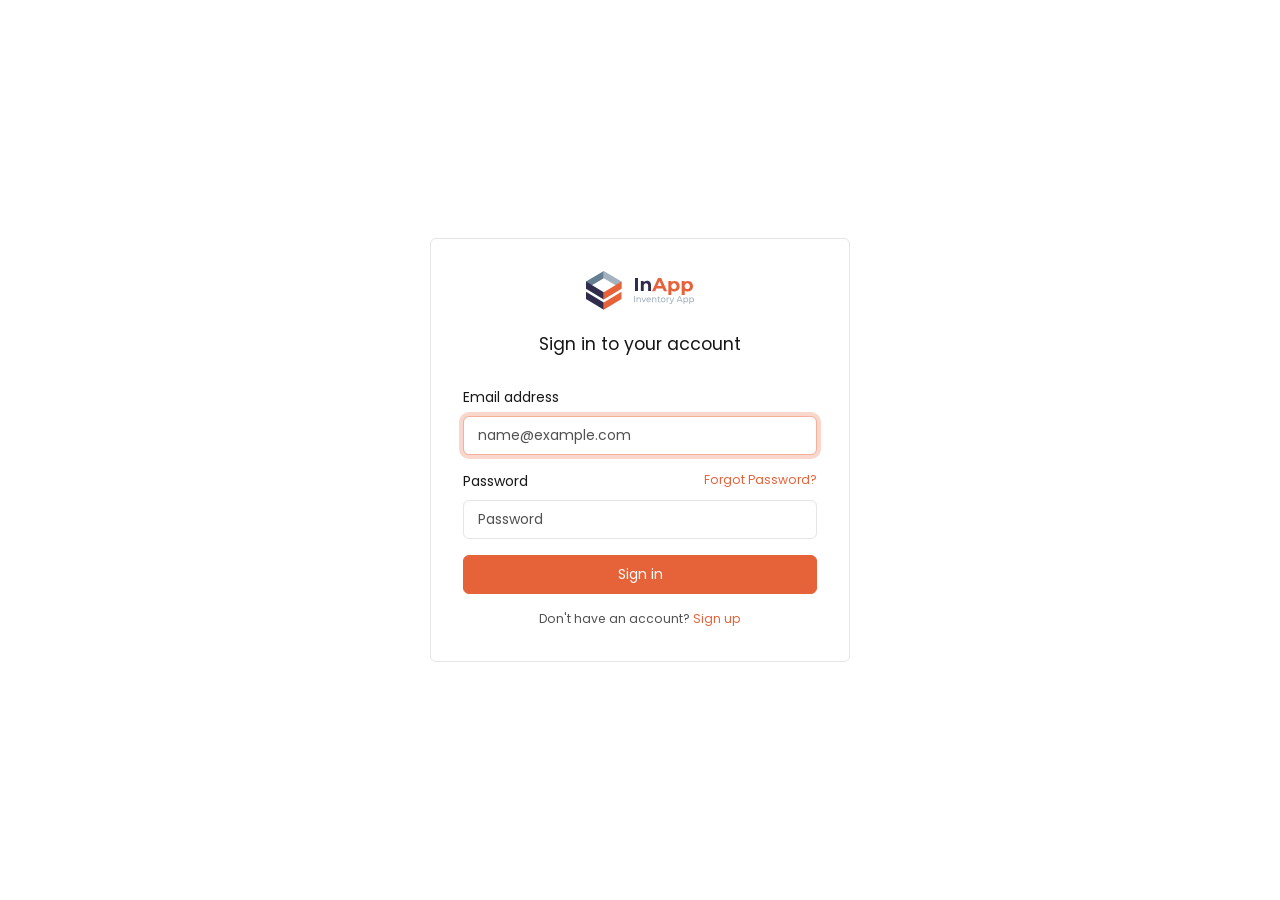
==== View/IniciarSesion.html @ 7a9af7e5 "Creación de vistas nuevas" ====
<!doctype html>
<html lang="en">

<head>
    <meta charset="UTF-8" />
    <title>Proyecto Web MN</title>
    <meta name="viewport" content="width=device-width, initial-scale=1" />

    <link rel="apple-touch-icon" sizes="180x180" href="images/apple-touch-icon.png" />
    <link rel="icon" type="image/png" sizes="32x32" href="images/favicon-32x32.png" />
    <link rel="icon" type="image/png" sizes="16x16" href="images/favicon-16x16.png" />
    <link rel="stylesheet" href="css/main.css" />
</head>

<body>
    <div class="container d-flex align-items-center justify-content-center min-vh-100">
        <div class="card" style="max-width: 420px; width: 100%">
            <div class="card-body p-5">
                <div class="text-center mb-3">
                    <a href="index.html" class="mb-4 d-inline-block"><img src="images/logo-icon.svg" alt=""
                            width="36" />
                        <span class="ms-2"> <img src="images/logo.svg" alt="" /></span>
                    </a>
                    <h1 class="card-title mb-5 h5">Sign in to your account</h1>
                </div>

                <form class="needs-validation mt-3" novalidate>
                    <div class="mb-3">
                        <label for="email" class="form-label">Email address</label>
                        <input id="email" type="email" class="form-control" placeholder="name@example.com" required
                            autofocus />
                    </div>

                    <div class="mb-3">
                        <label for="password" class="form-label d-flex justify-content-between">
                            <span>Password</span>
                            <a href="#" class="small link-primary">Forgot Password?</a>
                        </label>
                        <input id="password" type="password" class="form-control" placeholder="Password" required
                            minlength="6" />
                    </div>

                    <button class="btn btn-primary w-100" type="submit">Sign in</button>
                </form>

                <div class="text-center mt-3 small text-muted">
                    Don't have an account?
                    <a href="signup.html" class="link-primary">Sign up</a>
                </div>
            </div>
        </div>
    </div>

    <!-- Bootstrap JS -->
    <script src="js/sidebar.js"></script>
</body>
</html>
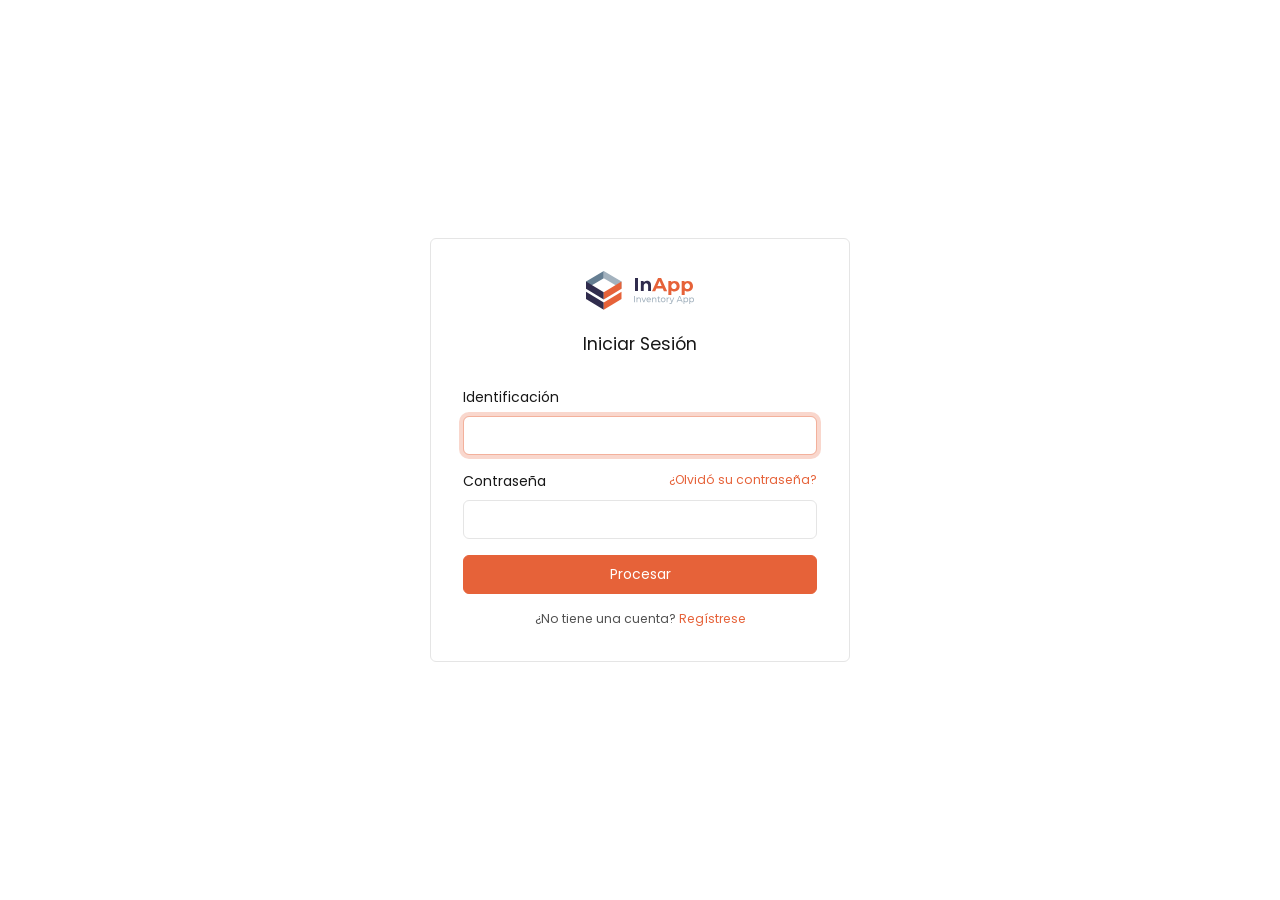
==== commit 97e2914e: "Personalización de vistas" ====
--- a/View/IniciarSesion.html
+++ b/View/IniciarSesion.html
@@ -21,31 +21,29 @@
                             width="36" />
                         <span class="ms-2"> <img src="images/logo.svg" alt="" /></span>
                     </a>
-                    <h1 class="card-title mb-5 h5">Sign in to your account</h1>
+                    <h1 class="card-title mb-5 h5">Iniciar Sesión</h1>
                 </div>
 
                 <form class="needs-validation mt-3" novalidate>
                     <div class="mb-3">
-                        <label for="email" class="form-label">Email address</label>
-                        <input id="email" type="email" class="form-control" placeholder="name@example.com" required
-                            autofocus />
+                        <label for="identificacion" class="form-label">Identificación</label>
+                        <input id="identificacion" type="text" class="form-control" required autofocus />
                     </div>
 
                     <div class="mb-3">
-                        <label for="password" class="form-label d-flex justify-content-between">
-                            <span>Password</span>
-                            <a href="#" class="small link-primary">Forgot Password?</a>
+                        <label for="contrasenna" class="form-label d-flex justify-content-between">
+                            <span>Contraseña</span>
+                            <a href="RecuperarAcceso.html" class="small link-primary">¿Olvidó su contraseña?</a>
                         </label>
-                        <input id="password" type="password" class="form-control" placeholder="Password" required
-                            minlength="6" />
+                        <input id="contrasenna" type="password" class="form-control" required minlength="6" />
                     </div>
 
-                    <button class="btn btn-primary w-100" type="submit">Sign in</button>
+                    <button class="btn btn-primary w-100" type="submit">Procesar</button>
                 </form>
 
                 <div class="text-center mt-3 small text-muted">
-                    Don't have an account?
-                    <a href="signup.html" class="link-primary">Sign up</a>
+                    ¿No tiene una cuenta?
+                    <a href="RegistrarUsuarios.html" class="link-primary">Regístrese</a>
                 </div>
             </div>
         </div>
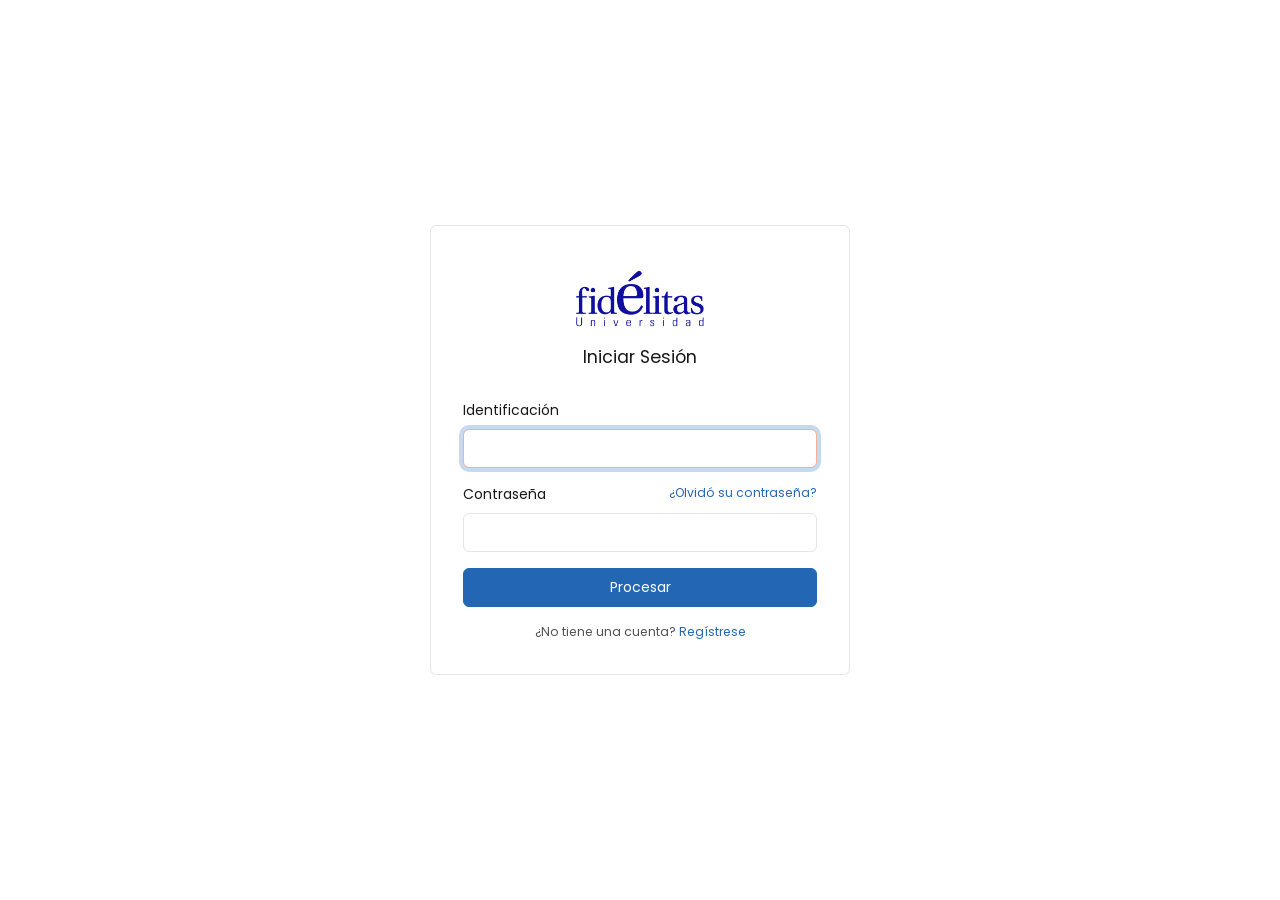
==== commit aa0aa347: "Se cambian imagenes y colores" ====
--- a/View/IniciarSesion.html
+++ b/View/IniciarSesion.html
@@ -17,9 +17,8 @@
         <div class="card" style="max-width: 420px; width: 100%">
             <div class="card-body p-5">
                 <div class="text-center mb-3">
-                    <a href="index.html" class="mb-4 d-inline-block"><img src="images/logo-icon.svg" alt=""
-                            width="36" />
-                        <span class="ms-2"> <img src="images/logo.svg" alt="" /></span>
+                    <a href="index.html" class="mb-2 d-inline-block"><img src="images/logo-fidelitas.png" alt=""
+                            width="130" />
                     </a>
                     <h1 class="card-title mb-5 h5">Iniciar Sesión</h1>
                 </div>
--- a/View/css/main.css
+++ b/View/css/main.css
@@ -1,8 +1,40247 @@
-@charset "UTF-8";@import"https://fonts.googleapis.com/css2?family=Poppins:ital,wght@0,100;0,200;0,300;0,400;0,500;0,600;0,700;0,800;0,900;1,100;1,200;1,300;1,400;1,500;1,600;1,700;1,800;1,900&display=swap";/*!
+@charset "UTF-8";
+@import "https://fonts.googleapis.com/css2?family=Poppins:ital,wght@0,100;0,200;0,300;0,400;0,500;0,600;0,700;0,800;0,900;1,100;1,200;1,300;1,400;1,500;1,600;1,700;1,800;1,900&display=swap"; /*!
  * Tabler Icons 3.35.0 by tabler - https://tabler.io
  * License - https://github.com/tabler/tabler-icons/blob/master/LICENSE
- */@font-face{font-family:tabler-icons;font-style:normal;font-weight:400;src:url(/inapp/assets/tabler-icons.woff2?v3.35.0) format("woff2"),url(/inapp/assets/tabler-icons.woff?) format("woff"),url(/inapp/assets/tabler-icons.ttf?v3.35.0) format("truetype")}.ti{font-family:tabler-icons!important;speak:none;font-style:normal;font-weight:400;font-variant:normal;text-transform:none;line-height:1;-webkit-font-smoothing:antialiased;-moz-osx-font-smoothing:grayscale}.ti-a-b:before{content:""}.ti-a-b-2:before{content:""}.ti-a-b-off:before{content:""}.ti-abacus:before{content:""}.ti-abacus-off:before{content:""}.ti-abc:before{content:""}.ti-access-point:before{content:""}.ti-access-point-off:before{content:""}.ti-accessible:before{content:""}.ti-accessible-filled:before{content:""}.ti-accessible-off:before{content:""}.ti-activity:before{content:""}.ti-activity-heartbeat:before{content:""}.ti-ad:before{content:""}.ti-ad-2:before{content:""}.ti-ad-circle:before{content:""}.ti-ad-circle-filled:before{content:""}.ti-ad-circle-off:before{content:""}.ti-ad-filled:before{content:""}.ti-ad-off:before{content:""}.ti-address-book:before{content:""}.ti-address-book-off:before{content:""}.ti-adjustments:before{content:""}.ti-adjustments-alt:before{content:""}.ti-adjustments-bolt:before{content:""}.ti-adjustments-cancel:before{content:""}.ti-adjustments-check:before{content:""}.ti-adjustments-code:before{content:""}.ti-adjustments-cog:before{content:""}.ti-adjustments-dollar:before{content:""}.ti-adjustments-down:before{content:""}.ti-adjustments-exclamation:before{content:""}.ti-adjustments-filled:before{content:""}.ti-adjustments-heart:before{content:""}.ti-adjustments-horizontal:before{content:""}.ti-adjustments-minus:before{content:""}.ti-adjustments-off:before{content:""}.ti-adjustments-pause:before{content:""}.ti-adjustments-pin:before{content:""}.ti-adjustments-plus:before{content:""}.ti-adjustments-question:before{content:""}.ti-adjustments-search:before{content:""}.ti-adjustments-share:before{content:""}.ti-adjustments-spark:before{content:"ﾾ"}.ti-adjustments-star:before{content:""}.ti-adjustments-up:before{content:""}.ti-adjustments-x:before{content:""}.ti-aerial-lift:before{content:""}.ti-aerial-lift-filled:before{content:"𐄁"}.ti-affiliate:before{content:""}.ti-affiliate-filled:before{content:""}.ti-ai:before{content:"ﻧ"}.ti-air-balloon:before{content:""}.ti-air-balloon-filled:before{content:"𐄀"}.ti-air-conditioning:before{content:""}.ti-air-conditioning-disabled:before{content:""}.ti-air-traffic-control:before{content:"ﬁ"}.ti-alarm:before{content:""}.ti-alarm-average:before{content:"ﲞ"}.ti-alarm-filled:before{content:""}.ti-alarm-minus:before{content:""}.ti-alarm-minus-filled:before{content:""}.ti-alarm-off:before{content:""}.ti-alarm-plus:before{content:""}.ti-alarm-plus-filled:before{content:""}.ti-alarm-smoke:before{content:"𐂶"}.ti-alarm-snooze:before{content:""}.ti-alarm-snooze-filled:before{content:""}.ti-album:before{content:""}.ti-album-off:before{content:""}.ti-alert-circle:before{content:""}.ti-alert-circle-filled:before{content:""}.ti-alert-circle-off:before{content:"ﱥ"}.ti-alert-hexagon:before{content:""}.ti-alert-hexagon-filled:before{content:"勤"}.ti-alert-hexagon-off:before{content:"ﱦ"}.ti-alert-octagon:before{content:""}.ti-alert-octagon-filled:before{content:""}.ti-alert-small:before{content:""}.ti-alert-small-off:before{content:"ﱧ"}.ti-alert-square:before{content:""}.ti-alert-square-filled:before{content:"卑"}.ti-alert-square-rounded:before{content:""}.ti-alert-square-rounded-filled:before{content:"喝"}.ti-alert-square-rounded-off:before{content:"ﱨ"}.ti-alert-triangle:before{content:""}.ti-alert-triangle-filled:before{content:""}.ti-alert-triangle-off:before{content:"ﱩ"}.ti-alien:before{content:""}.ti-alien-filled:before{content:""}.ti-align-box-bottom-center:before{content:""}.ti-align-box-bottom-center-filled:before{content:""}.ti-align-box-bottom-left:before{content:""}.ti-align-box-bottom-left-filled:before{content:""}.ti-align-box-bottom-right:before{content:""}.ti-align-box-bottom-right-filled:before{content:""}.ti-align-box-center-bottom:before{content:"頋"}.ti-align-box-center-middle:before{content:""}.ti-align-box-center-middle-filled:before{content:""}.ti-align-box-center-stretch:before{content:"頻"}.ti-align-box-center-top:before{content:"鬒"}.ti-align-box-left-bottom:before{content:""}.ti-align-box-left-bottom-filled:before{content:""}.ti-align-box-left-middle:before{content:""}.ti-align-box-left-middle-filled:before{content:""}.ti-align-box-left-stretch:before{content:"龜"}.ti-align-box-left-top:before{content:""}.ti-align-box-left-top-filled:before{content:""}.ti-align-box-right-bottom:before{content:""}.ti-align-box-right-bottom-filled:before{content:""}.ti-align-box-right-middle:before{content:""}.ti-align-box-right-middle-filled:before{content:""}.ti-align-box-right-stretch:before{content:"𢡊"}.ti-align-box-right-top:before{content:""}.ti-align-box-right-top-filled:before{content:""}.ti-align-box-top-center:before{content:""}.ti-align-box-top-center-filled:before{content:""}.ti-align-box-top-left:before{content:""}.ti-align-box-top-left-filled:before{content:""}.ti-align-box-top-right:before{content:""}.ti-align-box-top-right-filled:before{content:""}.ti-align-center:before{content:""}.ti-align-justified:before{content:""}.ti-align-left:before{content:""}.ti-align-left-2:before{content:"＀"}.ti-align-right:before{content:""}.ti-align-right-2:before{content:"\feff"}.ti-alpha:before{content:""}.ti-alphabet-arabic:before{content:"Ｏ"}.ti-alphabet-bangla:before{content:"Ｎ"}.ti-alphabet-cyrillic:before{content:""}.ti-alphabet-greek:before{content:""}.ti-alphabet-hebrew:before{content:"Ｍ"}.ti-alphabet-korean:before{content:"Ｌ"}.ti-alphabet-latin:before{content:""}.ti-alphabet-thai:before{content:"Ｋ"}.ti-alt:before{content:"ﱔ"}.ti-ambulance:before{content:""}.ti-ampersand:before{content:""}.ti-analyze:before{content:""}.ti-analyze-filled:before{content:""}.ti-analyze-off:before{content:""}.ti-anchor:before{content:""}.ti-anchor-off:before{content:""}.ti-angle:before{content:""}.ti-ankh:before{content:""}.ti-antenna:before{content:""}.ti-antenna-bars-1:before{content:""}.ti-antenna-bars-2:before{content:""}.ti-antenna-bars-3:before{content:""}.ti-antenna-bars-4:before{content:""}.ti-antenna-bars-5:before{content:""}.ti-antenna-bars-off:before{content:""}.ti-antenna-off:before{content:""}.ti-aperture:before{content:""}.ti-aperture-off:before{content:""}.ti-api:before{content:""}.ti-api-app:before{content:""}.ti-api-app-off:before{content:""}.ti-api-off:before{content:""}.ti-app-window:before{content:""}.ti-app-window-filled:before{content:""}.ti-apple:before{content:""}.ti-apple-filled:before{content:"𐀗"}.ti-apps:before{content:""}.ti-apps-filled:before{content:""}.ti-apps-off:before{content:""}.ti-archery-arrow:before{content:"ﱕ"}.ti-archive:before{content:""}.ti-archive-filled:before{content:"廒"}.ti-archive-off:before{content:""}.ti-armchair:before{content:""}.ti-armchair-2:before{content:""}.ti-armchair-2-off:before{content:""}.ti-armchair-off:before{content:""}.ti-arrow-autofit-content:before{content:""}.ti-arrow-autofit-content-filled:before{content:""}.ti-arrow-autofit-down:before{content:""}.ti-arrow-autofit-down-filled:before{content:"𐄓"}.ti-arrow-autofit-height:before{content:""}.ti-arrow-autofit-height-filled:before{content:"𐄒"}.ti-arrow-autofit-left:before{content:""}.ti-arrow-autofit-left-filled:before{content:"𐄑"}.ti-arrow-autofit-right:before{content:""}.ti-arrow-autofit-right-filled:before{content:"𐄐"}.ti-arrow-autofit-up:before{content:""}.ti-arrow-autofit-up-filled:before{content:"𐄏"}.ti-arrow-autofit-width:before{content:""}.ti-arrow-autofit-width-filled:before{content:"𐄎"}.ti-arrow-back:before{content:""}.ti-arrow-back-up:before{content:""}.ti-arrow-back-up-double:before{content:"溺"}.ti-arrow-badge-down:before{content:""}.ti-arrow-badge-down-filled:before{content:""}.ti-arrow-badge-left:before{content:""}.ti-arrow-badge-left-filled:before{content:""}.ti-arrow-badge-right:before{content:""}.ti-arrow-badge-right-filled:before{content:""}.ti-arrow-badge-up:before{content:""}.ti-arrow-badge-up-filled:before{content:""}.ti-arrow-bar-both:before{content:"﫝"}.ti-arrow-bar-down:before{content:""}.ti-arrow-bar-left:before{content:""}.ti-arrow-bar-right:before{content:""}.ti-arrow-bar-to-down:before{content:""}.ti-arrow-bar-to-down-dashed:before{content:"𐅤"}.ti-arrow-bar-to-left:before{content:""}.ti-arrow-bar-to-left-dashed:before{content:"𐅣"}.ti-arrow-bar-to-right:before{content:""}.ti-arrow-bar-to-right-dashed:before{content:"𐅢"}.ti-arrow-bar-to-up:before{content:""}.ti-arrow-bar-to-up-dashed:before{content:"𐅡"}.ti-arrow-bar-up:before{content:""}.ti-arrow-bear-left:before{content:""}.ti-arrow-bear-left-2:before{content:""}.ti-arrow-bear-right:before{content:""}.ti-arrow-bear-right-2:before{content:""}.ti-arrow-big-down:before{content:""}.ti-arrow-big-down-filled:before{content:""}.ti-arrow-big-down-line:before{content:""}.ti-arrow-big-down-line-filled:before{content:""}.ti-arrow-big-down-lines:before{content:""}.ti-arrow-big-down-lines-filled:before{content:""}.ti-arrow-big-left:before{content:""}.ti-arrow-big-left-filled:before{content:""}.ti-arrow-big-left-line:before{content:""}.ti-arrow-big-left-line-filled:before{content:""}.ti-arrow-big-left-lines:before{content:""}.ti-arrow-big-left-lines-filled:before{content:""}.ti-arrow-big-right:before{content:""}.ti-arrow-big-right-filled:before{content:""}.ti-arrow-big-right-line:before{content:""}.ti-arrow-big-right-line-filled:before{content:""}.ti-arrow-big-right-lines:before{content:""}.ti-arrow-big-right-lines-filled:before{content:""}.ti-arrow-big-up:before{content:""}.ti-arrow-big-up-filled:before{content:""}.ti-arrow-big-up-line:before{content:""}.ti-arrow-big-up-line-filled:before{content:""}.ti-arrow-big-up-lines:before{content:""}.ti-arrow-big-up-lines-filled:before{content:""}.ti-arrow-bounce:before{content:""}.ti-arrow-capsule:before{content:"﫞"}.ti-arrow-curve-left:before{content:""}.ti-arrow-curve-right:before{content:""}.ti-arrow-down:before{content:""}.ti-arrow-down-bar:before{content:""}.ti-arrow-down-circle:before{content:""}.ti-arrow-down-circle-filled:before{content:"𐀻"}.ti-arrow-down-dashed:before{content:"𐁪"}.ti-arrow-down-from-arc:before{content:"ﶆ"}.ti-arrow-down-left:before{content:""}.ti-arrow-down-left-circle:before{content:""}.ti-arrow-down-rhombus:before{content:""}.ti-arrow-down-rhombus-filled:before{content:"𐀺"}.ti-arrow-down-right:before{content:""}.ti-arrow-down-right-circle:before{content:""}.ti-arrow-down-square:before{content:""}.ti-arrow-down-square-filled:before{content:"𐀹"}.ti-arrow-down-tail:before{content:""}.ti-arrow-down-to-arc:before{content:"ﶇ"}.ti-arrow-elbow-left:before{content:"吝"}.ti-arrow-elbow-right:before{content:"燐"}.ti-arrow-fork:before{content:""}.ti-arrow-forward:before{content:""}.ti-arrow-forward-up:before{content:""}.ti-arrow-forward-up-double:before{content:"璘"}.ti-arrow-guide:before{content:""}.ti-arrow-guide-filled:before{content:"𐀸"}.ti-arrow-iteration:before{content:""}.ti-arrow-left:before{content:""}.ti-arrow-left-bar:before{content:""}.ti-arrow-left-circle:before{content:""}.ti-arrow-left-circle-filled:before{content:"𐀷"}.ti-arrow-left-dashed:before{content:"𐁩"}.ti-arrow-left-from-arc:before{content:"ﶈ"}.ti-arrow-left-rhombus:before{content:""}.ti-arrow-left-rhombus-filled:before{content:"𐀶"}.ti-arrow-left-right:before{content:""}.ti-arrow-left-square:before{content:""}.ti-arrow-left-square-filled:before{content:"𐀵"}.ti-arrow-left-tail:before{content:""}.ti-arrow-left-to-arc:before{content:"ﶉ"}.ti-arrow-loop-left:before{content:""}.ti-arrow-loop-left-2:before{content:""}.ti-arrow-loop-right:before{content:""}.ti-arrow-loop-right-2:before{content:""}.ti-arrow-merge:before{content:""}.ti-arrow-merge-alt-left:before{content:"ﲟ"}.ti-arrow-merge-alt-right:before{content:"ﲠ"}.ti-arrow-merge-both:before{content:""}.ti-arrow-merge-left:before{content:""}.ti-arrow-merge-right:before{content:""}.ti-arrow-move-down:before{content:""}.ti-arrow-move-down-filled:before{content:"𐀴"}.ti-arrow-move-left:before{content:""}.ti-arrow-move-left-filled:before{content:"𐀳"}.ti-arrow-move-right:before{content:""}.ti-arrow-move-right-filled:before{content:"𐀲"}.ti-arrow-move-up:before{content:""}.ti-arrow-move-up-filled:before{content:"𐀱"}.ti-arrow-narrow-down:before{content:""}.ti-arrow-narrow-down-dashed:before{content:"𐁨"}.ti-arrow-narrow-left:before{content:""}.ti-arrow-narrow-left-dashed:before{content:"𐁧"}.ti-arrow-narrow-right:before{content:""}.ti-arrow-narrow-right-dashed:before{content:"𐁦"}.ti-arrow-narrow-up:before{content:""}.ti-arrow-narrow-up-dashed:before{content:"𐁥"}.ti-arrow-ramp-left:before{content:""}.ti-arrow-ramp-left-2:before{content:""}.ti-arrow-ramp-left-3:before{content:""}.ti-arrow-ramp-right:before{content:""}.ti-arrow-ramp-right-2:before{content:""}.ti-arrow-ramp-right-3:before{content:""}.ti-arrow-right:before{content:""}.ti-arrow-right-bar:before{content:""}.ti-arrow-right-circle:before{content:""}.ti-arrow-right-circle-filled:before{content:"𐀰"}.ti-arrow-right-dashed:before{content:"𐁤"}.ti-arrow-right-from-arc:before{content:"ﶊ"}.ti-arrow-right-rhombus:before{content:""}.ti-arrow-right-rhombus-filled:before{content:"𐀯"}.ti-arrow-right-square:before{content:""}.ti-arrow-right-square-filled:before{content:"𐀮"}.ti-arrow-right-tail:before{content:""}.ti-arrow-right-to-arc:before{content:"ﶋ"}.ti-arrow-rotary-first-left:before{content:""}.ti-arrow-rotary-first-right:before{content:""}.ti-arrow-rotary-last-left:before{content:""}.ti-arrow-rotary-last-right:before{content:""}.ti-arrow-rotary-left:before{content:""}.ti-arrow-rotary-right:before{content:""}.ti-arrow-rotary-straight:before{content:""}.ti-arrow-roundabout-left:before{content:""}.ti-arrow-roundabout-right:before{content:""}.ti-arrow-sharp-turn-left:before{content:""}.ti-arrow-sharp-turn-right:before{content:""}.ti-arrow-up:before{content:""}.ti-arrow-up-bar:before{content:""}.ti-arrow-up-circle:before{content:""}.ti-arrow-up-circle-filled:before{content:"𐀭"}.ti-arrow-up-dashed:before{content:"𐁣"}.ti-arrow-up-from-arc:before{content:"ﶌ"}.ti-arrow-up-left:before{content:""}.ti-arrow-up-left-circle:before{content:""}.ti-arrow-up-rhombus:before{content:""}.ti-arrow-up-rhombus-filled:before{content:"𐀬"}.ti-arrow-up-right:before{content:""}.ti-arrow-up-right-circle:before{content:""}.ti-arrow-up-square:before{content:""}.ti-arrow-up-square-filled:before{content:"𐀫"}.ti-arrow-up-tail:before{content:""}.ti-arrow-up-to-arc:before{content:"ﶍ"}.ti-arrow-wave-left-down:before{content:""}.ti-arrow-wave-left-up:before{content:""}.ti-arrow-wave-right-down:before{content:""}.ti-arrow-wave-right-up:before{content:""}.ti-arrow-zig-zag:before{content:""}.ti-arrows-cross:before{content:""}.ti-arrows-diagonal:before{content:""}.ti-arrows-diagonal-2:before{content:""}.ti-arrows-diagonal-minimize:before{content:""}.ti-arrows-diagonal-minimize-2:before{content:""}.ti-arrows-diff:before{content:""}.ti-arrows-double-ne-sw:before{content:""}.ti-arrows-double-nw-se:before{content:""}.ti-arrows-double-se-nw:before{content:""}.ti-arrows-double-sw-ne:before{content:""}.ti-arrows-down:before{content:""}.ti-arrows-down-up:before{content:""}.ti-arrows-exchange:before{content:""}.ti-arrows-exchange-2:before{content:""}.ti-arrows-horizontal:before{content:""}.ti-arrows-join:before{content:""}.ti-arrows-join-2:before{content:""}.ti-arrows-left:before{content:""}.ti-arrows-left-down:before{content:""}.ti-arrows-left-right:before{content:""}.ti-arrows-maximize:before{content:""}.ti-arrows-minimize:before{content:""}.ti-arrows-move:before{content:""}.ti-arrows-move-horizontal:before{content:""}.ti-arrows-move-vertical:before{content:""}.ti-arrows-random:before{content:""}.ti-arrows-right:before{content:""}.ti-arrows-right-down:before{content:""}.ti-arrows-right-left:before{content:""}.ti-arrows-shuffle:before{content:""}.ti-arrows-shuffle-2:before{content:""}.ti-arrows-sort:before{content:""}.ti-arrows-split:before{content:""}.ti-arrows-split-2:before{content:""}.ti-arrows-transfer-down:before{content:""}.ti-arrows-transfer-up:before{content:""}.ti-arrows-transfer-up-down:before{content:"ﾬ"}.ti-arrows-up:before{content:""}.ti-arrows-up-down:before{content:""}.ti-arrows-up-left:before{content:""}.ti-arrows-up-right:before{content:""}.ti-arrows-vertical:before{content:""}.ti-artboard:before{content:""}.ti-artboard-filled:before{content:"廙"}.ti-artboard-off:before{content:""}.ti-article:before{content:""}.ti-article-filled:before{content:""}.ti-article-off:before{content:""}.ti-aspect-ratio:before{content:""}.ti-aspect-ratio-filled:before{content:""}.ti-aspect-ratio-off:before{content:""}.ti-assembly:before{content:""}.ti-assembly-filled:before{content:"ﺞ"}.ti-assembly-off:before{content:""}.ti-asset:before{content:""}.ti-asset-filled:before{content:"ﺝ"}.ti-asterisk:before{content:""}.ti-asterisk-simple:before{content:""}.ti-at:before{content:""}.ti-at-off:before{content:""}.ti-atom:before{content:""}.ti-atom-2:before{content:""}.ti-atom-2-filled:before{content:""}.ti-atom-off:before{content:""}.ti-augmented-reality:before{content:""}.ti-augmented-reality-2:before{content:""}.ti-augmented-reality-off:before{content:""}.ti-auth-2fa:before{content:""}.ti-automatic-gearbox:before{content:"ﲉ"}.ti-automatic-gearbox-filled:before{content:"𐀪"}.ti-automation:before{content:"ﻸ"}.ti-avocado:before{content:"ﶎ"}.ti-award:before{content:""}.ti-award-filled:before{content:""}.ti-award-off:before{content:""}.ti-axe:before{content:""}.ti-axis-x:before{content:""}.ti-axis-y:before{content:""}.ti-baby-bottle:before{content:""}.ti-baby-carriage:before{content:""}.ti-baby-carriage-filled:before{content:"ﺜ"}.ti-background:before{content:"ﴬ"}.ti-backhoe:before{content:""}.ti-backpack:before{content:""}.ti-backpack-off:before{content:""}.ti-backslash:before{content:"調"}.ti-backspace:before{content:""}.ti-backspace-filled:before{content:""}.ti-badge:before{content:""}.ti-badge-2k:before{content:"𐂵"}.ti-badge-3d:before{content:""}.ti-badge-3d-filled:before{content:"ﺛ"}.ti-badge-3k:before{content:"𐂴"}.ti-badge-4k:before{content:""}.ti-badge-4k-filled:before{content:"ﺚ"}.ti-badge-5k:before{content:"𐂳"}.ti-badge-8k:before{content:""}.ti-badge-8k-filled:before{content:"ﺙ"}.ti-badge-ad:before{content:""}.ti-badge-ad-filled:before{content:"ﺘ"}.ti-badge-ad-off:before{content:"ﶏ"}.ti-badge-ar:before{content:""}.ti-badge-ar-filled:before{content:"ﺗ"}.ti-badge-cc:before{content:""}.ti-badge-cc-filled:before{content:"ﺖ"}.ti-badge-filled:before{content:""}.ti-badge-hd:before{content:""}.ti-badge-hd-filled:before{content:"ﺕ"}.ti-badge-off:before{content:""}.ti-badge-sd:before{content:""}.ti-badge-sd-filled:before{content:"ﺔ"}.ti-badge-tm:before{content:""}.ti-badge-tm-filled:before{content:"ﺓ"}.ti-badge-vo:before{content:""}.ti-badge-vo-filled:before{content:"ﺒ"}.ti-badge-vr:before{content:""}.ti-badge-vr-filled:before{content:"ﺑ"}.ti-badge-wc:before{content:""}.ti-badge-wc-filled:before{content:"ﺐ"}.ti-badges:before{content:""}.ti-badges-filled:before{content:""}.ti-badges-off:before{content:""}.ti-baguette:before{content:""}.ti-ball-american-football:before{content:""}.ti-ball-american-football-off:before{content:""}.ti-ball-baseball:before{content:""}.ti-ball-basketball:before{content:""}.ti-ball-bowling:before{content:""}.ti-ball-football:before{content:""}.ti-ball-football-off:before{content:""}.ti-ball-tennis:before{content:""}.ti-ball-volleyball:before{content:""}.ti-balloon:before{content:""}.ti-balloon-filled:before{content:"彩"}.ti-balloon-off:before{content:""}.ti-ballpen:before{content:""}.ti-ballpen-filled:before{content:"徭"}.ti-ballpen-off:before{content:""}.ti-ban:before{content:""}.ti-bandage:before{content:""}.ti-bandage-filled:before{content:""}.ti-bandage-off:before{content:""}.ti-barbell:before{content:""}.ti-barbell-filled:before{content:"ﺏ"}.ti-barbell-off:before{content:""}.ti-barcode:before{content:""}.ti-barcode-off:before{content:""}.ti-barrel:before{content:""}.ti-barrel-off:before{content:""}.ti-barrier-block:before{content:""}.ti-barrier-block-filled:before{content:"ﺎ"}.ti-barrier-block-off:before{content:""}.ti-baseline:before{content:""}.ti-baseline-density-large:before{content:"藺"}.ti-baseline-density-medium:before{content:"隣"}.ti-baseline-density-small:before{content:"鱗"}.ti-basket:before{content:""}.ti-basket-bolt:before{content:"ףּ"}.ti-basket-cancel:before{content:"פּ"}.ti-basket-check:before{content:"﭅"}.ti-basket-code:before{content:"צּ"}.ti-basket-cog:before{content:"קּ"}.ti-basket-discount:before{content:"רּ"}.ti-basket-dollar:before{content:"שּ"}.ti-basket-down:before{content:"תּ"}.ti-basket-exclamation:before{content:"וֹ"}.ti-basket-filled:before{content:""}.ti-basket-heart:before{content:"בֿ"}.ti-basket-minus:before{content:"כֿ"}.ti-basket-off:before{content:""}.ti-basket-pause:before{content:"פֿ"}.ti-basket-pin:before{content:"ﭏ"}.ti-basket-plus:before{content:"ﭐ"}.ti-basket-question:before{content:"ﭑ"}.ti-basket-search:before{content:"ﭒ"}.ti-basket-share:before{content:"ﭓ"}.ti-basket-star:before{content:"ﭔ"}.ti-basket-up:before{content:"ﭕ"}.ti-basket-x:before{content:"ﭖ"}.ti-bat:before{content:""}.ti-bath:before{content:""}.ti-bath-filled:before{content:""}.ti-bath-off:before{content:""}.ti-battery:before{content:""}.ti-battery-1:before{content:""}.ti-battery-1-filled:before{content:""}.ti-battery-2:before{content:""}.ti-battery-2-filled:before{content:""}.ti-battery-3:before{content:""}.ti-battery-3-filled:before{content:""}.ti-battery-4:before{content:""}.ti-battery-4-filled:before{content:""}.ti-battery-automotive:before{content:""}.ti-battery-automotive-filled:before{content:"𐀩"}.ti-battery-charging:before{content:""}.ti-battery-charging-2:before{content:""}.ti-battery-eco:before{content:""}.ti-battery-exclamation:before{content:"＝"}.ti-battery-filled:before{content:""}.ti-battery-off:before{content:""}.ti-battery-spark:before{content:"ﾽ"}.ti-battery-vertical:before{content:"３"}.ti-battery-vertical-1:before{content:"＜"}.ti-battery-vertical-1-filled:before{content:"𐀨"}.ti-battery-vertical-2:before{content:"；"}.ti-battery-vertical-2-filled:before{content:"𐀧"}.ti-battery-vertical-3:before{content:"："}.ti-battery-vertical-3-filled:before{content:"𐀦"}.ti-battery-vertical-4:before{content:"９"}.ti-battery-vertical-4-filled:before{content:"𐀥"}.ti-battery-vertical-charging:before{content:"７"}.ti-battery-vertical-charging-2:before{content:"８"}.ti-battery-vertical-eco:before{content:"６"}.ti-battery-vertical-exclamation:before{content:"５"}.ti-battery-vertical-filled:before{content:"𐀤"}.ti-battery-vertical-off:before{content:"４"}.ti-beach:before{content:""}.ti-beach-off:before{content:""}.ti-bed:before{content:""}.ti-bed-filled:before{content:""}.ti-bed-flat:before{content:"ﲡ"}.ti-bed-flat-filled:before{content:"ﺍ"}.ti-bed-off:before{content:""}.ti-beer:before{content:""}.ti-beer-filled:before{content:""}.ti-beer-off:before{content:""}.ti-bell:before{content:""}.ti-bell-bolt:before{content:""}.ti-bell-cancel:before{content:""}.ti-bell-check:before{content:""}.ti-bell-code:before{content:""}.ti-bell-cog:before{content:""}.ti-bell-dollar:before{content:""}.ti-bell-down:before{content:""}.ti-bell-exclamation:before{content:""}.ti-bell-filled:before{content:""}.ti-bell-heart:before{content:""}.ti-bell-minus:before{content:""}.ti-bell-minus-filled:before{content:""}.ti-bell-off:before{content:""}.ti-bell-pause:before{content:""}.ti-bell-pin:before{content:""}.ti-bell-plus:before{content:""}.ti-bell-plus-filled:before{content:""}.ti-bell-question:before{content:""}.ti-bell-ringing:before{content:""}.ti-bell-ringing-2:before{content:""}.ti-bell-ringing-2-filled:before{content:""}.ti-bell-ringing-filled:before{content:""}.ti-bell-school:before{content:""}.ti-bell-search:before{content:""}.ti-bell-share:before{content:""}.ti-bell-star:before{content:""}.ti-bell-up:before{content:""}.ti-bell-x:before{content:""}.ti-bell-x-filled:before{content:""}.ti-bell-z:before{content:""}.ti-bell-z-filled:before{content:""}.ti-beta:before{content:""}.ti-bible:before{content:""}.ti-bike:before{content:""}.ti-bike-filled:before{content:"𐀣"}.ti-bike-off:before{content:""}.ti-binary:before{content:""}.ti-binary-off:before{content:""}.ti-binary-tree:before{content:""}.ti-binary-tree-2:before{content:""}.ti-binary-tree-2-filled:before{content:"･"}.ti-binary-tree-filled:before{content:"､"}.ti-binoculars:before{content:"﻾"}.ti-binoculars-filled:before{content:"＋"}.ti-biohazard:before{content:""}.ti-biohazard-filled:before{content:"ﺌ"}.ti-biohazard-off:before{content:""}.ti-blade:before{content:""}.ti-blade-filled:before{content:""}.ti-bleach:before{content:""}.ti-bleach-chlorine:before{content:""}.ti-bleach-no-chlorine:before{content:""}.ti-bleach-off:before{content:""}.ti-blend-mode:before{content:"ﺰ"}.ti-blender:before{content:"ﲢ"}.ti-blender-filled:before{content:"𐀢"}.ti-blob:before{content:"ﺯ"}.ti-blob-filled:before{content:"ﺱ"}.ti-blockquote:before{content:""}.ti-blocks:before{content:"𐂲"}.ti-bluetooth:before{content:""}.ti-bluetooth-connected:before{content:""}.ti-bluetooth-off:before{content:""}.ti-bluetooth-x:before{content:""}.ti-blur:before{content:""}.ti-blur-off:before{content:""}.ti-bmp:before{content:""}.ti-body-scan:before{content:"ﲣ"}.ti-bold:before{content:""}.ti-bold-off:before{content:""}.ti-bolt:before{content:""}.ti-bolt-filled:before{content:"𐀡"}.ti-bolt-off:before{content:""}.ti-bomb:before{content:""}.ti-bomb-filled:before{content:"惘"}.ti-bone:before{content:""}.ti-bone-filled:before{content:"ﺋ"}.ti-bone-off:before{content:""}.ti-bong:before{content:""}.ti-bong-filled:before{content:"𐀠"}.ti-bong-off:before{content:""}.ti-book:before{content:""}.ti-book-2:before{content:""}.ti-book-download:before{content:""}.ti-book-filled:before{content:"慎"}.ti-book-off:before{content:""}.ti-book-upload:before{content:""}.ti-bookmark:before{content:""}.ti-bookmark-ai:before{content:"ﲊ"}.ti-bookmark-edit:before{content:"艹"}.ti-bookmark-filled:before{content:"愈"}.ti-bookmark-minus:before{content:"著"}.ti-bookmark-off:before{content:""}.ti-bookmark-plus:before{content:"褐"}.ti-bookmark-question:before{content:"視"}.ti-bookmarks:before{content:""}.ti-bookmarks-filled:before{content:"ײַ"}.ti-bookmarks-off:before{content:""}.ti-books:before{content:""}.ti-books-off:before{content:""}.ti-boom:before{content:"ﶾ"}.ti-boom-filled:before{content:"ﺊ"}.ti-border-all:before{content:""}.ti-border-bottom:before{content:""}.ti-border-bottom-plus:before{content:"ﶽ"}.ti-border-corner-ios:before{content:"ﶘ"}.ti-border-corner-pill:before{content:"ﵢ"}.ti-border-corner-rounded:before{content:"ﵣ"}.ti-border-corner-square:before{content:"ﵤ"}.ti-border-corners:before{content:""}.ti-border-horizontal:before{content:""}.ti-border-inner:before{content:""}.ti-border-left:before{content:""}.ti-border-left-plus:before{content:"ﶼ"}.ti-border-none:before{content:""}.ti-border-outer:before{content:""}.ti-border-radius:before{content:""}.ti-border-right:before{content:""}.ti-border-right-plus:before{content:"ﶻ"}.ti-border-sides:before{content:""}.ti-border-style:before{content:""}.ti-border-style-2:before{content:""}.ti-border-top:before{content:""}.ti-border-top-plus:before{content:"ﶺ"}.ti-border-vertical:before{content:""}.ti-bottle:before{content:""}.ti-bottle-filled:before{content:"憎"}.ti-bottle-off:before{content:""}.ti-bounce-left:before{content:""}.ti-bounce-left-filled:before{content:"ﬠ"}.ti-bounce-right:before{content:""}.ti-bounce-right-filled:before{content:"ﬡ"}.ti-bow:before{content:""}.ti-bow-filled:before{content:"ﺉ"}.ti-bowl:before{content:""}.ti-bowl-chopsticks:before{content:"﶐"}.ti-bowl-chopsticks-filled:before{content:"ﺈ"}.ti-bowl-filled:before{content:"ﬢ"}.ti-bowl-spoon:before{content:"﶑"}.ti-bowl-spoon-filled:before{content:"ﺇ"}.ti-bowling:before{content:"𐂱"}.ti-box:before{content:""}.ti-box-align-bottom:before{content:""}.ti-box-align-bottom-filled:before{content:"慠"}.ti-box-align-bottom-left:before{content:""}.ti-box-align-bottom-left-filled:before{content:"懲"}.ti-box-align-bottom-right:before{content:""}.ti-box-align-bottom-right-filled:before{content:"戴"}.ti-box-align-left:before{content:""}.ti-box-align-left-filled:before{content:"揄"}.ti-box-align-right:before{content:""}.ti-box-align-right-filled:before{content:"搜"}.ti-box-align-top:before{content:""}.ti-box-align-top-filled:before{content:"摒"}.ti-box-align-top-left:before{content:""}.ti-box-align-top-left-filled:before{content:"敖"}.ti-box-align-top-right:before{content:""}.ti-box-align-top-right-filled:before{content:"晴"}.ti-box-margin:before{content:""}.ti-box-model:before{content:""}.ti-box-model-2:before{content:""}.ti-box-model-2-off:before{content:""}.ti-box-model-off:before{content:""}.ti-box-multiple:before{content:""}.ti-box-multiple-0:before{content:""}.ti-box-multiple-1:before{content:""}.ti-box-multiple-2:before{content:""}.ti-box-multiple-3:before{content:""}.ti-box-multiple-4:before{content:""}.ti-box-multiple-5:before{content:""}.ti-box-multiple-6:before{content:""}.ti-box-multiple-7:before{content:""}.ti-box-multiple-8:before{content:""}.ti-box-multiple-9:before{content:""}.ti-box-multiple-filled:before{content:"𐀟"}.ti-box-off:before{content:""}.ti-box-padding:before{content:""}.ti-braces:before{content:""}.ti-braces-off:before{content:""}.ti-brackets:before{content:""}.ti-brackets-angle:before{content:"ﲲ"}.ti-brackets-angle-off:before{content:"ﲱ"}.ti-brackets-contain:before{content:""}.ti-brackets-contain-end:before{content:""}.ti-brackets-contain-start:before{content:""}.ti-brackets-off:before{content:""}.ti-braille:before{content:""}.ti-brain:before{content:""}.ti-brand-4chan:before{content:""}.ti-brand-abstract:before{content:""}.ti-brand-adobe:before{content:""}.ti-brand-adobe-after-effect:before{content:"Ｊ"}.ti-brand-adobe-illustrator:before{content:"Ｉ"}.ti-brand-adobe-indesign:before{content:"Ｈ"}.ti-brand-adobe-photoshop:before{content:"Ｇ"}.ti-brand-adobe-premier:before{content:"Ｆ"}.ti-brand-adobe-xd:before{content:"Ｅ"}.ti-brand-adonis-js:before{content:""}.ti-brand-airbnb:before{content:""}.ti-brand-airtable:before{content:""}.ti-brand-algolia:before{content:""}.ti-brand-alipay:before{content:""}.ti-brand-alpine-js:before{content:""}.ti-brand-amazon:before{content:""}.ti-brand-amd:before{content:""}.ti-brand-amie:before{content:"ﾫ"}.ti-brand-amigo:before{content:""}.ti-brand-among-us:before{content:""}.ti-brand-android:before{content:""}.ti-brand-angular:before{content:""}.ti-brand-angular-filled:before{content:"𐂕"}.ti-brand-ansible:before{content:"並"}.ti-brand-ao3:before{content:""}.ti-brand-appgallery:before{content:""}.ti-brand-apple:before{content:""}.ti-brand-apple-arcade:before{content:""}.ti-brand-apple-filled:before{content:"ﵴ"}.ti-brand-apple-news:before{content:"Ｄ"}.ti-brand-apple-podcast:before{content:""}.ti-brand-appstore:before{content:""}.ti-brand-arc:before{content:"ﺮ"}.ti-brand-asana:before{content:""}.ti-brand-astro:before{content:"ﶹ"}.ti-brand-auth0:before{content:"ﲳ"}.ti-brand-aws:before{content:"社"}.ti-brand-azure:before{content:"祉"}.ti-brand-backbone:before{content:""}.ti-brand-badoo:before{content:""}.ti-brand-baidu:before{content:""}.ti-brand-bandcamp:before{content:""}.ti-brand-bandlab:before{content:""}.ti-brand-beats:before{content:""}.ti-brand-bebo:before{content:"ﾪ"}.ti-brand-behance:before{content:""}.ti-brand-bilibili:before{content:""}.ti-brand-binance:before{content:""}.ti-brand-bing:before{content:""}.ti-brand-bitbucket:before{content:""}.ti-brand-bitbucket-filled:before{content:"𐃋"}.ti-brand-blackberry:before{content:""}.ti-brand-blender:before{content:""}.ti-brand-blogger:before{content:""}.ti-brand-bluesky:before{content:"ﵵ"}.ti-brand-booking:before{content:""}.ti-brand-bootstrap:before{content:""}.ti-brand-bulma:before{content:""}.ti-brand-bumble:before{content:""}.ti-brand-bunpo:before{content:""}.ti-brand-c-sharp:before{content:""}.ti-brand-cake:before{content:""}.ti-brand-cakephp:before{content:""}.ti-brand-campaignmonitor:before{content:""}.ti-brand-carbon:before{content:""}.ti-brand-cashapp:before{content:""}.ti-brand-chrome:before{content:""}.ti-brand-cinema-4d:before{content:"况"}.ti-brand-citymapper:before{content:""}.ti-brand-cloudflare:before{content:"祈"}.ti-brand-codecov:before{content:""}.ti-brand-codepen:before{content:""}.ti-brand-codesandbox:before{content:""}.ti-brand-cohost:before{content:""}.ti-brand-coinbase:before{content:""}.ti-brand-comedy-central:before{content:""}.ti-brand-coreos:before{content:""}.ti-brand-couchdb:before{content:""}.ti-brand-couchsurfing:before{content:""}.ti-brand-cpp:before{content:""}.ti-brand-craft:before{content:"全"}.ti-brand-crunchbase:before{content:""}.ti-brand-css3:before{content:""}.ti-brand-ctemplar:before{content:""}.ti-brand-cucumber:before{content:""}.ti-brand-cupra:before{content:""}.ti-brand-cypress:before{content:""}.ti-brand-d3:before{content:""}.ti-brand-databricks:before{content:"ﱁ"}.ti-brand-days-counter:before{content:""}.ti-brand-dcos:before{content:""}.ti-brand-debian:before{content:""}.ti-brand-deezer:before{content:""}.ti-brand-deliveroo:before{content:""}.ti-brand-deno:before{content:""}.ti-brand-denodo:before{content:""}.ti-brand-deviantart:before{content:""}.ti-brand-digg:before{content:"侀"}.ti-brand-dingtalk:before{content:""}.ti-brand-discord:before{content:""}.ti-brand-discord-filled:before{content:""}.ti-brand-disney:before{content:""}.ti-brand-disqus:before{content:""}.ti-brand-django:before{content:""}.ti-brand-docker:before{content:""}.ti-brand-doctrine:before{content:""}.ti-brand-dolby-digital:before{content:""}.ti-brand-douban:before{content:""}.ti-brand-dribbble:before{content:""}.ti-brand-dribbble-filled:before{content:""}.ti-brand-dropbox:before{content:"𐆊"}.ti-brand-drops:before{content:""}.ti-brand-drupal:before{content:""}.ti-brand-edge:before{content:""}.ti-brand-elastic:before{content:""}.ti-brand-electronic-arts:before{content:"充"}.ti-brand-ember:before{content:""}.ti-brand-envato:before{content:""}.ti-brand-etsy:before{content:""}.ti-brand-evernote:before{content:""}.ti-brand-facebook:before{content:""}.ti-brand-facebook-filled:before{content:""}.ti-brand-feedly:before{content:"冀"}.ti-brand-figma:before{content:""}.ti-brand-filezilla:before{content:"勇"}.ti-brand-finder:before{content:""}.ti-brand-firebase:before{content:""}.ti-brand-firefox:before{content:""}.ti-brand-fiverr:before{content:""}.ti-brand-flickr:before{content:""}.ti-brand-flightradar24:before{content:""}.ti-brand-flipboard:before{content:""}.ti-brand-flutter:before{content:""}.ti-brand-fortnite:before{content:""}.ti-brand-foursquare:before{content:""}.ti-brand-framer:before{content:""}.ti-brand-framer-motion:before{content:""}.ti-brand-funimation:before{content:""}.ti-brand-gatsby:before{content:""}.ti-brand-git:before{content:""}.ti-brand-github:before{content:""}.ti-brand-github-copilot:before{content:""}.ti-brand-github-filled:before{content:""}.ti-brand-gitlab:before{content:""}.ti-brand-gmail:before{content:""}.ti-brand-golang:before{content:""}.ti-brand-google:before{content:""}.ti-brand-google-analytics:before{content:""}.ti-brand-google-big-query:before{content:""}.ti-brand-google-drive:before{content:""}.ti-brand-google-filled:before{content:"ﴚ"}.ti-brand-google-fit:before{content:""}.ti-brand-google-home:before{content:""}.ti-brand-google-maps:before{content:"祐"}.ti-brand-google-one:before{content:""}.ti-brand-google-photos:before{content:""}.ti-brand-google-play:before{content:""}.ti-brand-google-podcasts:before{content:""}.ti-brand-grammarly:before{content:""}.ti-brand-graphql:before{content:""}.ti-brand-gravatar:before{content:""}.ti-brand-grindr:before{content:""}.ti-brand-guardian:before{content:""}.ti-brand-gumroad:before{content:""}.ti-brand-hackerrank:before{content:"Ｃ"}.ti-brand-hbo:before{content:""}.ti-brand-headlessui:before{content:""}.ti-brand-hexo:before{content:"祖"}.ti-brand-hipchat:before{content:""}.ti-brand-html5:before{content:""}.ti-brand-inertia:before{content:""}.ti-brand-instagram:before{content:""}.ti-brand-instagram-filled:before{content:"𐂔"}.ti-brand-intercom:before{content:""}.ti-brand-itch:before{content:"諸"}.ti-brand-javascript:before{content:""}.ti-brand-juejin:before{content:""}.ti-brand-kako-talk:before{content:"ﴭ"}.ti-brand-kbin:before{content:"𢡄"}.ti-brand-kick:before{content:"﨣"}.ti-brand-kick-filled:before{content:"𐂓"}.ti-brand-kickstarter:before{content:""}.ti-brand-kotlin:before{content:""}.ti-brand-laravel:before{content:""}.ti-brand-lastfm:before{content:""}.ti-brand-leetcode:before{content:"祝"}.ti-brand-letterboxd:before{content:"﨤"}.ti-brand-line:before{content:""}.ti-brand-linkedin:before{content:""}.ti-brand-linkedin-filled:before{content:"𐂒"}.ti-brand-linktree:before{content:""}.ti-brand-linqpad:before{content:""}.ti-brand-livewire:before{content:"ﵶ"}.ti-brand-loom:before{content:""}.ti-brand-mailgun:before{content:""}.ti-brand-mantine:before{content:""}.ti-brand-mastercard:before{content:""}.ti-brand-mastodon:before{content:""}.ti-brand-matrix:before{content:""}.ti-brand-mcdonalds:before{content:""}.ti-brand-medium:before{content:""}.ti-brand-meetup:before{content:"ﱪ"}.ti-brand-mercedes:before{content:""}.ti-brand-messenger:before{content:""}.ti-brand-messenger-filled:before{content:"𐂧"}.ti-brand-meta:before{content:""}.ti-brand-metabrainz:before{content:"２"}.ti-brand-minecraft:before{content:"﫯"}.ti-brand-miniprogram:before{content:""}.ti-brand-mixpanel:before{content:""}.ti-brand-monday:before{content:""}.ti-brand-mongodb:before{content:""}.ti-brand-my-oppo:before{content:""}.ti-brand-mysql:before{content:""}.ti-brand-national-geographic:before{content:""}.ti-brand-nem:before{content:""}.ti-brand-netbeans:before{content:""}.ti-brand-netease-music:before{content:""}.ti-brand-netflix:before{content:""}.ti-brand-nexo:before{content:""}.ti-brand-nextcloud:before{content:""}.ti-brand-nextjs:before{content:""}.ti-brand-nodejs:before{content:"﫠"}.ti-brand-nord-vpn:before{content:""}.ti-brand-notion:before{content:""}.ti-brand-npm:before{content:""}.ti-brand-nuxt:before{content:""}.ti-brand-nytimes:before{content:""}.ti-brand-oauth:before{content:"禍"}.ti-brand-office:before{content:""}.ti-brand-ok-ru:before{content:""}.ti-brand-onedrive:before{content:""}.ti-brand-onlyfans:before{content:""}.ti-brand-open-source:before{content:""}.ti-brand-open-source-filled:before{content:"𐂑"}.ti-brand-openai:before{content:""}.ti-brand-openvpn:before{content:""}.ti-brand-opera:before{content:""}.ti-brand-opera-filled:before{content:"𐂐"}.ti-brand-pagekit:before{content:""}.ti-brand-parsinta:before{content:"ﱂ"}.ti-brand-patreon:before{content:""}.ti-brand-patreon-filled:before{content:"ﳿ"}.ti-brand-paypal:before{content:""}.ti-brand-paypal-filled:before{content:""}.ti-brand-paypay:before{content:""}.ti-brand-peanut:before{content:""}.ti-brand-pepsi:before{content:""}.ti-brand-php:before{content:""}.ti-brand-picsart:before{content:""}.ti-brand-pinterest:before{content:""}.ti-brand-pinterest-filled:before{content:"𐂏"}.ti-brand-planetscale:before{content:""}.ti-brand-pnpm:before{content:"ﵷ"}.ti-brand-pocket:before{content:""}.ti-brand-polymer:before{content:""}.ti-brand-powershell:before{content:""}.ti-brand-printables:before{content:"ﴛ"}.ti-brand-prisma:before{content:""}.ti-brand-producthunt:before{content:""}.ti-brand-pushbullet:before{content:""}.ti-brand-pushover:before{content:""}.ti-brand-python:before{content:""}.ti-brand-qq:before{content:""}.ti-brand-radix-ui:before{content:""}.ti-brand-react:before{content:""}.ti-brand-react-native:before{content:""}.ti-brand-reason:before{content:""}.ti-brand-reddit:before{content:""}.ti-brand-redhat:before{content:""}.ti-brand-redux:before{content:""}.ti-brand-revolut:before{content:""}.ti-brand-rumble:before{content:"𣏕"}.ti-brand-rust:before{content:"禎"}.ti-brand-safari:before{content:""}.ti-brand-samsungpass:before{content:""}.ti-brand-sass:before{content:""}.ti-brand-sentry:before{content:""}.ti-brand-sharik:before{content:""}.ti-brand-shazam:before{content:""}.ti-brand-shopee:before{content:""}.ti-brand-sketch:before{content:""}.ti-brand-sketch-filled:before{content:"𐂎"}.ti-brand-skype:before{content:""}.ti-brand-slack:before{content:""}.ti-brand-snapchat:before{content:""}.ti-brand-snapchat-filled:before{content:"𐂍"}.ti-brand-snapseed:before{content:""}.ti-brand-snowflake:before{content:""}.ti-brand-socket-io:before{content:""}.ti-brand-solidjs:before{content:""}.ti-brand-soundcloud:before{content:""}.ti-brand-spacehey:before{content:""}.ti-brand-speedtest:before{content:"勺"}.ti-brand-spotify:before{content:""}.ti-brand-spotify-filled:before{content:"ﺆ"}.ti-brand-stackoverflow:before{content:""}.ti-brand-stackshare:before{content:""}.ti-brand-steam:before{content:""}.ti-brand-steam-filled:before{content:"𐂌"}.ti-brand-stocktwits:before{content:"ﵸ"}.ti-brand-storj:before{content:"穀"}.ti-brand-storybook:before{content:""}.ti-brand-storytel:before{content:""}.ti-brand-strava:before{content:""}.ti-brand-stripe:before{content:""}.ti-brand-stripe-filled:before{content:"𐂋"}.ti-brand-sublime-text:before{content:""}.ti-brand-sugarizer:before{content:""}.ti-brand-supabase:before{content:""}.ti-brand-superhuman:before{content:""}.ti-brand-supernova:before{content:""}.ti-brand-surfshark:before{content:""}.ti-brand-svelte:before{content:""}.ti-brand-swift:before{content:"突"}.ti-brand-symfony:before{content:""}.ti-brand-tabler:before{content:""}.ti-brand-tabler-filled:before{content:"𐂊"}.ti-brand-tailwind:before{content:""}.ti-brand-taobao:before{content:""}.ti-brand-teams:before{content:"﫟"}.ti-brand-ted:before{content:""}.ti-brand-telegram:before{content:""}.ti-brand-terraform:before{content:"節"}.ti-brand-tesla:before{content:"𐂙"}.ti-brand-tether:before{content:""}.ti-brand-thingiverse:before{content:"ﴜ"}.ti-brand-threads:before{content:"ﬂ"}.ti-brand-threejs:before{content:""}.ti-brand-tidal:before{content:""}.ti-brand-tiktok:before{content:""}.ti-brand-tiktok-filled:before{content:""}.ti-brand-tinder:before{content:""}.ti-brand-tinder-filled:before{content:"𐂉"}.ti-brand-topbuzz:before{content:""}.ti-brand-torchain:before{content:""}.ti-brand-toyota:before{content:""}.ti-brand-trello:before{content:""}.ti-brand-tripadvisor:before{content:""}.ti-brand-tumblr:before{content:""}.ti-brand-tumblr-filled:before{content:"𐂈"}.ti-brand-twilio:before{content:""}.ti-brand-twitch:before{content:""}.ti-brand-twitter:before{content:""}.ti-brand-twitter-filled:before{content:""}.ti-brand-typescript:before{content:""}.ti-brand-uber:before{content:""}.ti-brand-ubuntu:before{content:""}.ti-brand-unity:before{content:""}.ti-brand-unsplash:before{content:""}.ti-brand-upwork:before{content:""}.ti-brand-valorant:before{content:""}.ti-brand-vercel:before{content:""}.ti-brand-vercel-filled:before{content:"𐂇"}.ti-brand-vimeo:before{content:""}.ti-brand-vimeo-filled:before{content:"𐂆"}.ti-brand-vinted:before{content:""}.ti-brand-visa:before{content:""}.ti-brand-visual-studio:before{content:""}.ti-brand-vite:before{content:""}.ti-brand-vivaldi:before{content:""}.ti-brand-vk:before{content:""}.ti-brand-vlc:before{content:"喝"}.ti-brand-volkswagen:before{content:""}.ti-brand-vsco:before{content:""}.ti-brand-vscode:before{content:""}.ti-brand-vue:before{content:""}.ti-brand-walmart:before{content:""}.ti-brand-waze:before{content:""}.ti-brand-webflow:before{content:""}.ti-brand-wechat:before{content:""}.ti-brand-weibo:before{content:""}.ti-brand-weibo-filled:before{content:"𐂦"}.ti-brand-whatsapp:before{content:""}.ti-brand-whatsapp-filled:before{content:"𐂅"}.ti-brand-wikipedia:before{content:"啕"}.ti-brand-windows:before{content:""}.ti-brand-windows-filled:before{content:"𐂄"}.ti-brand-windy:before{content:""}.ti-brand-wish:before{content:""}.ti-brand-wix:before{content:""}.ti-brand-wordpress:before{content:""}.ti-brand-x:before{content:"ﰏ"}.ti-brand-x-filled:before{content:"ﰡ"}.ti-brand-xamarin:before{content:"喙"}.ti-brand-xbox:before{content:""}.ti-brand-xdeep:before{content:"ﰐ"}.ti-brand-xing:before{content:""}.ti-brand-yahoo:before{content:""}.ti-brand-yandex:before{content:"﫡"}.ti-brand-yarn:before{content:"ﵹ"}.ti-brand-yatse:before{content:""}.ti-brand-ycombinator:before{content:""}.ti-brand-youtube:before{content:""}.ti-brand-youtube-filled:before{content:"ﰢ"}.ti-brand-youtube-kids:before{content:""}.ti-brand-zalando:before{content:""}.ti-brand-zapier:before{content:""}.ti-brand-zeit:before{content:""}.ti-brand-zhihu:before{content:""}.ti-brand-zoom:before{content:""}.ti-brand-zulip:before{content:""}.ti-brand-zwift:before{content:""}.ti-bread:before{content:""}.ti-bread-filled:before{content:"ﺅ"}.ti-bread-off:before{content:""}.ti-briefcase:before{content:""}.ti-briefcase-2:before{content:"ﬃ"}.ti-briefcase-2-filled:before{content:"ﺄ"}.ti-briefcase-filled:before{content:"ﴀ"}.ti-briefcase-off:before{content:""}.ti-brightness:before{content:""}.ti-brightness-2:before{content:""}.ti-brightness-auto:before{content:"ﶙ"}.ti-brightness-auto-filled:before{content:"ﺃ"}.ti-brightness-down:before{content:""}.ti-brightness-down-filled:before{content:"ﬣ"}.ti-brightness-filled:before{content:"ﺂ"}.ti-brightness-half:before{content:""}.ti-brightness-off:before{content:""}.ti-brightness-up:before{content:""}.ti-brightness-up-filled:before{content:"ﬤ"}.ti-broadcast:before{content:""}.ti-broadcast-off:before{content:""}.ti-browser:before{content:""}.ti-browser-check:before{content:""}.ti-browser-maximize:before{content:"𐂰"}.ti-browser-minus:before{content:"𐂯"}.ti-browser-off:before{content:""}.ti-browser-plus:before{content:""}.ti-browser-share:before{content:"𐂮"}.ti-browser-x:before{content:""}.ti-brush:before{content:""}.ti-brush-off:before{content:""}.ti-bubble:before{content:"ﺺ"}.ti-bubble-filled:before{content:"ﻃ"}.ti-bubble-minus:before{content:"ﺾ"}.ti-bubble-plus:before{content:"ﺽ"}.ti-bubble-tea:before{content:"ｑ"}.ti-bubble-tea-2:before{content:"ｒ"}.ti-bubble-text:before{content:"ﺼ"}.ti-bubble-text-filled:before{content:"𐂥"}.ti-bubble-x:before{content:"ﺻ"}.ti-bucket:before{content:""}.ti-bucket-droplet:before{content:""}.ti-bucket-off:before{content:""}.ti-bug:before{content:""}.ti-bug-filled:before{content:"ﴁ"}.ti-bug-off:before{content:""}.ti-building:before{content:""}.ti-building-airport:before{content:"ﾩ"}.ti-building-arch:before{content:""}.ti-building-bank:before{content:""}.ti-building-bridge:before{content:""}.ti-building-bridge-2:before{content:""}.ti-building-bridge-2-filled:before{content:"𐆉"}.ti-building-broadcast-tower:before{content:""}.ti-building-broadcast-tower-filled:before{content:"ﺁ"}.ti-building-burj-al-arab:before{content:"ｐ"}.ti-building-carousel:before{content:""}.ti-building-castle:before{content:""}.ti-building-church:before{content:""}.ti-building-circus:before{content:""}.ti-building-cog:before{content:"𐁢"}.ti-building-community:before{content:""}.ti-building-cottage:before{content:""}.ti-building-estate:before{content:""}.ti-building-factory:before{content:""}.ti-building-factory-2:before{content:""}.ti-building-fortress:before{content:""}.ti-building-hospital:before{content:""}.ti-building-lighthouse:before{content:""}.ti-building-minus:before{content:"𐁡"}.ti-building-monument:before{content:""}.ti-building-mosque:before{content:"練"}.ti-building-off:before{content:"﻽"}.ti-building-pavilion:before{content:""}.ti-building-plus:before{content:"𐁠"}.ti-building-skyscraper:before{content:""}.ti-building-stadium:before{content:""}.ti-building-store:before{content:""}.ti-building-tunnel:before{content:""}.ti-building-warehouse:before{content:""}.ti-building-wind-turbine:before{content:""}.ti-buildings:before{content:"｀"}.ti-bulb:before{content:""}.ti-bulb-filled:before{content:""}.ti-bulb-off:before{content:""}.ti-bulldozer:before{content:""}.ti-burger:before{content:"ﲴ"}.ti-bus:before{content:""}.ti-bus-filled:before{content:"𐃿"}.ti-bus-off:before{content:""}.ti-bus-stop:before{content:""}.ti-businessplan:before{content:""}.ti-butterfly:before{content:""}.ti-butterfly-filled:before{content:"𐀖"}.ti-cactus:before{content:""}.ti-cactus-filled:before{content:"ﬥ"}.ti-cactus-off:before{content:""}.ti-cake:before{content:""}.ti-cake-off:before{content:""}.ti-cake-roll:before{content:"𐂽"}.ti-calculator:before{content:""}.ti-calculator-filled:before{content:"ﬦ"}.ti-calculator-off:before{content:""}.ti-calendar:before{content:""}.ti-calendar-bolt:before{content:""}.ti-calendar-cancel:before{content:""}.ti-calendar-check:before{content:""}.ti-calendar-clock:before{content:"ﴮ"}.ti-calendar-code:before{content:""}.ti-calendar-cog:before{content:""}.ti-calendar-dollar:before{content:""}.ti-calendar-dot:before{content:"﴾"}.ti-calendar-down:before{content:""}.ti-calendar-due:before{content:""}.ti-calendar-event:before{content:""}.ti-calendar-event-filled:before{content:"𐂹"}.ti-calendar-exclamation:before{content:""}.ti-calendar-filled:before{content:"ﬧ"}.ti-calendar-heart:before{content:""}.ti-calendar-minus:before{content:""}.ti-calendar-month:before{content:"ﴯ"}.ti-calendar-month-filled:before{content:"𐂸"}.ti-calendar-off:before{content:""}.ti-calendar-pause:before{content:""}.ti-calendar-pin:before{content:""}.ti-calendar-plus:before{content:""}.ti-calendar-question:before{content:""}.ti-calendar-repeat:before{content:"㮝"}.ti-calendar-sad:before{content:"ﴝ"}.ti-calendar-search:before{content:""}.ti-calendar-share:before{content:""}.ti-calendar-smile:before{content:"ﴞ"}.ti-calendar-star:before{content:""}.ti-calendar-stats:before{content:""}.ti-calendar-time:before{content:""}.ti-calendar-up:before{content:""}.ti-calendar-user:before{content:"ﴟ"}.ti-calendar-week:before{content:"ﴰ"}.ti-calendar-week-filled:before{content:"𐂷"}.ti-calendar-x:before{content:""}.ti-camera:before{content:""}.ti-camera-ai:before{content:"ﾨ"}.ti-camera-bitcoin:before{content:"ﾧ"}.ti-camera-bolt:before{content:""}.ti-camera-cancel:before{content:""}.ti-camera-check:before{content:""}.ti-camera-code:before{content:""}.ti-camera-cog:before{content:""}.ti-camera-dollar:before{content:""}.ti-camera-down:before{content:""}.ti-camera-exclamation:before{content:""}.ti-camera-filled:before{content:"嘆"}.ti-camera-heart:before{content:""}.ti-camera-minus:before{content:""}.ti-camera-moon:before{content:"ﾦ"}.ti-camera-off:before{content:""}.ti-camera-pause:before{content:""}.ti-camera-pin:before{content:""}.ti-camera-plus:before{content:""}.ti-camera-question:before{content:""}.ti-camera-rotate:before{content:""}.ti-camera-search:before{content:""}.ti-camera-selfie:before{content:""}.ti-camera-share:before{content:""}.ti-camera-spark:before{content:"ﾼ"}.ti-camera-star:before{content:""}.ti-camera-up:before{content:""}.ti-camera-x:before{content:""}.ti-camper:before{content:"逸"}.ti-campfire:before{content:""}.ti-campfire-filled:before{content:"ﬨ"}.ti-cancel:before{content:"１"}.ti-candle:before{content:""}.ti-candle-filled:before{content:"ﰣ"}.ti-candy:before{content:""}.ti-candy-off:before{content:""}.ti-cane:before{content:""}.ti-cannabis:before{content:""}.ti-cannabis-filled:before{content:"𐀕"}.ti-cap-projecting:before{content:"Ｂ"}.ti-cap-rounded:before{content:"Ａ"}.ti-cap-straight:before{content:"＠"}.ti-capsule:before{content:"﫣"}.ti-capsule-filled:before{content:"ﰤ"}.ti-capsule-horizontal:before{content:"﫢"}.ti-capsule-horizontal-filled:before{content:"ﰥ"}.ti-capture:before{content:""}.ti-capture-filled:before{content:"﬩"}.ti-capture-off:before{content:""}.ti-car:before{content:""}.ti-car-4wd:before{content:"ﶸ"}.ti-car-4wd-filled:before{content:"𐀞"}.ti-car-crane:before{content:""}.ti-car-crane-filled:before{content:"𐃾"}.ti-car-crash:before{content:""}.ti-car-fan:before{content:"ﶳ"}.ti-car-fan-1:before{content:"ﶷ"}.ti-car-fan-2:before{content:"ﶶ"}.ti-car-fan-3:before{content:"ﶵ"}.ti-car-fan-auto:before{content:"ﶴ"}.ti-car-fan-filled:before{content:"𐀝"}.ti-car-filled:before{content:"𐁌"}.ti-car-garage:before{content:"ﱷ"}.ti-car-off:before{content:""}.ti-car-suv:before{content:"ﲋ"}.ti-car-suv-filled:before{content:"𐁍"}.ti-car-turbine:before{content:""}.ti-carambola:before{content:"ﺹ"}.ti-carambola-filled:before{content:"𐀔"}.ti-caravan:before{content:""}.ti-caravan-filled:before{content:"𐃽"}.ti-cardboards:before{content:""}.ti-cardboards-filled:before{content:"𐀜"}.ti-cardboards-off:before{content:""}.ti-cards:before{content:""}.ti-cards-filled:before{content:"ﰦ"}.ti-caret-down:before{content:""}.ti-caret-down-filled:before{content:"שׁ"}.ti-caret-left:before{content:""}.ti-caret-left-filled:before{content:"שׂ"}.ti-caret-left-right:before{content:"ﱃ"}.ti-caret-left-right-filled:before{content:"ﴂ"}.ti-caret-right:before{content:""}.ti-caret-right-filled:before{content:"שּׁ"}.ti-caret-up:before{content:""}.ti-caret-up-down:before{content:"ﱄ"}.ti-caret-up-down-filled:before{content:"ﴃ"}.ti-caret-up-filled:before{content:"שּׂ"}.ti-carousel-horizontal:before{content:""}.ti-carousel-horizontal-filled:before{content:"朗"}.ti-carousel-vertical:before{content:""}.ti-carousel-vertical-filled:before{content:"望"}.ti-carrot:before{content:""}.ti-carrot-off:before{content:""}.ti-cash:before{content:""}.ti-cash-banknote:before{content:""}.ti-cash-banknote-edit:before{content:"𐅉"}.ti-cash-banknote-filled:before{content:"ﺀ"}.ti-cash-banknote-heart:before{content:"𐅈"}.ti-cash-banknote-minus:before{content:"𐅇"}.ti-cash-banknote-move:before{content:"𐅅"}.ti-cash-banknote-move-back:before{content:"𐅆"}.ti-cash-banknote-off:before{content:""}.ti-cash-banknote-plus:before{content:"𐅄"}.ti-cash-edit:before{content:"𐅃"}.ti-cash-heart:before{content:"𐅂"}.ti-cash-minus:before{content:"𐅁"}.ti-cash-move:before{content:"𐄿"}.ti-cash-move-back:before{content:"𐅀"}.ti-cash-off:before{content:""}.ti-cash-plus:before{content:"𐄾"}.ti-cash-register:before{content:"ﻦ"}.ti-cast:before{content:""}.ti-cast-off:before{content:""}.ti-cat:before{content:""}.ti-category:before{content:""}.ti-category-2:before{content:""}.ti-category-filled:before{content:"אַ"}.ti-category-minus:before{content:"ﴠ"}.ti-category-plus:before{content:"ﴡ"}.ti-ce:before{content:""}.ti-ce-off:before{content:""}.ti-cell:before{content:""}.ti-cell-signal-1:before{content:""}.ti-cell-signal-2:before{content:""}.ti-cell-signal-3:before{content:""}.ti-cell-signal-4:before{content:""}.ti-cell-signal-5:before{content:""}.ti-cell-signal-off:before{content:""}.ti-certificate:before{content:""}.ti-certificate-2:before{content:""}.ti-certificate-2-off:before{content:""}.ti-certificate-off:before{content:""}.ti-chair-director:before{content:""}.ti-chalkboard:before{content:""}.ti-chalkboard-off:before{content:""}.ti-chalkboard-teacher:before{content:"𐅠"}.ti-charging-pile:before{content:""}.ti-charging-pile-filled:before{content:"𐀛"}.ti-chart-arcs:before{content:""}.ti-chart-arcs-3:before{content:""}.ti-chart-area:before{content:""}.ti-chart-area-filled:before{content:""}.ti-chart-area-line:before{content:""}.ti-chart-area-line-filled:before{content:""}.ti-chart-arrows:before{content:""}.ti-chart-arrows-vertical:before{content:""}.ti-chart-bar:before{content:""}.ti-chart-bar-off:before{content:""}.ti-chart-bar-popular:before{content:"ﻷ"}.ti-chart-bubble:before{content:""}.ti-chart-bubble-filled:before{content:""}.ti-chart-candle:before{content:""}.ti-chart-candle-filled:before{content:""}.ti-chart-circles:before{content:""}.ti-chart-cohort:before{content:"ﻶ"}.ti-chart-column:before{content:"ﾥ"}.ti-chart-covariate:before{content:"ﾤ"}.ti-chart-donut:before{content:""}.ti-chart-donut-2:before{content:""}.ti-chart-donut-3:before{content:""}.ti-chart-donut-4:before{content:""}.ti-chart-donut-filled:before{content:""}.ti-chart-dots:before{content:""}.ti-chart-dots-2:before{content:""}.ti-chart-dots-2-filled:before{content:"𐃝"}.ti-chart-dots-3:before{content:""}.ti-chart-dots-3-filled:before{content:"𐃜"}.ti-chart-dots-filled:before{content:"ﴄ"}.ti-chart-funnel:before{content:"ﻵ"}.ti-chart-funnel-filled:before{content:"𐃛"}.ti-chart-grid-dots:before{content:""}.ti-chart-grid-dots-filled:before{content:"ﴅ"}.ti-chart-histogram:before{content:""}.ti-chart-infographic:before{content:""}.ti-chart-line:before{content:""}.ti-chart-pie:before{content:""}.ti-chart-pie-2:before{content:""}.ti-chart-pie-2-filled:before{content:"𐃚"}.ti-chart-pie-3:before{content:""}.ti-chart-pie-3-filled:before{content:"𐃙"}.ti-chart-pie-4:before{content:""}.ti-chart-pie-4-filled:before{content:"𐃘"}.ti-chart-pie-filled:before{content:""}.ti-chart-pie-off:before{content:""}.ti-chart-ppf:before{content:""}.ti-chart-radar:before{content:""}.ti-chart-sankey:before{content:""}.ti-chart-scatter:before{content:"ﶓ"}.ti-chart-scatter-3d:before{content:"ﶒ"}.ti-chart-treemap:before{content:""}.ti-check:before{content:""}.ti-checkbox:before{content:""}.ti-checklist:before{content:""}.ti-checks:before{content:""}.ti-checkup-list:before{content:""}.ti-cheese:before{content:""}.ti-chef-hat:before{content:""}.ti-chef-hat-filled:before{content:"𐃗"}.ti-chef-hat-off:before{content:""}.ti-cherry:before{content:""}.ti-cherry-filled:before{content:""}.ti-chess:before{content:""}.ti-chess-bishop:before{content:""}.ti-chess-bishop-filled:before{content:""}.ti-chess-filled:before{content:""}.ti-chess-king:before{content:""}.ti-chess-king-filled:before{content:""}.ti-chess-knight:before{content:""}.ti-chess-knight-filled:before{content:""}.ti-chess-queen:before{content:""}.ti-chess-queen-filled:before{content:""}.ti-chess-rook:before{content:""}.ti-chess-rook-filled:before{content:""}.ti-chevron-compact-down:before{content:"﫰"}.ti-chevron-compact-left:before{content:"﫱"}.ti-chevron-compact-right:before{content:"﫲"}.ti-chevron-compact-up:before{content:"﫳"}.ti-chevron-down:before{content:""}.ti-chevron-down-left:before{content:""}.ti-chevron-down-right:before{content:""}.ti-chevron-left:before{content:""}.ti-chevron-left-pipe:before{content:"﫤"}.ti-chevron-right:before{content:""}.ti-chevron-right-pipe:before{content:"﫥"}.ti-chevron-up:before{content:""}.ti-chevron-up-left:before{content:""}.ti-chevron-up-right:before{content:""}.ti-chevrons-down:before{content:""}.ti-chevrons-down-left:before{content:""}.ti-chevrons-down-right:before{content:""}.ti-chevrons-left:before{content:""}.ti-chevrons-right:before{content:""}.ti-chevrons-up:before{content:""}.ti-chevrons-up-left:before{content:""}.ti-chevrons-up-right:before{content:""}.ti-chisel:before{content:""}.ti-christmas-ball:before{content:"ﴱ"}.ti-christmas-tree:before{content:""}.ti-christmas-tree-filled:before{content:"𐀚"}.ti-christmas-tree-off:before{content:""}.ti-circle:before{content:""}.ti-circle-arrow-down:before{content:""}.ti-circle-arrow-down-filled:before{content:""}.ti-circle-arrow-down-left:before{content:""}.ti-circle-arrow-down-left-filled:before{content:""}.ti-circle-arrow-down-right:before{content:""}.ti-circle-arrow-down-right-filled:before{content:""}.ti-circle-arrow-left:before{content:""}.ti-circle-arrow-left-filled:before{content:""}.ti-circle-arrow-right:before{content:""}.ti-circle-arrow-right-filled:before{content:""}.ti-circle-arrow-up:before{content:""}.ti-circle-arrow-up-filled:before{content:""}.ti-circle-arrow-up-left:before{content:""}.ti-circle-arrow-up-left-filled:before{content:""}.ti-circle-arrow-up-right:before{content:""}.ti-circle-arrow-up-right-filled:before{content:""}.ti-circle-caret-down:before{content:""}.ti-circle-caret-down-filled:before{content:"𐃖"}.ti-circle-caret-left:before{content:""}.ti-circle-caret-left-filled:before{content:"𐃕"}.ti-circle-caret-right:before{content:""}.ti-circle-caret-right-filled:before{content:"𐃔"}.ti-circle-caret-up:before{content:""}.ti-circle-caret-up-filled:before{content:"𐃓"}.ti-circle-check:before{content:""}.ti-circle-check-filled:before{content:""}.ti-circle-chevron-down:before{content:""}.ti-circle-chevron-down-filled:before{content:"𐃒"}.ti-circle-chevron-left:before{content:""}.ti-circle-chevron-left-filled:before{content:"𐃑"}.ti-circle-chevron-right:before{content:""}.ti-circle-chevron-right-filled:before{content:"𐃐"}.ti-circle-chevron-up:before{content:""}.ti-circle-chevron-up-filled:before{content:"𐃏"}.ti-circle-chevrons-down:before{content:""}.ti-circle-chevrons-down-filled:before{content:"𐃯"}.ti-circle-chevrons-left:before{content:""}.ti-circle-chevrons-left-filled:before{content:"𐃮"}.ti-circle-chevrons-right:before{content:""}.ti-circle-chevrons-right-filled:before{content:"𐃭"}.ti-circle-chevrons-up:before{content:""}.ti-circle-chevrons-up-filled:before{content:"𐃬"}.ti-circle-dashed:before{content:""}.ti-circle-dashed-check:before{content:"ﺸ"}.ti-circle-dashed-letter-a:before{content:"ﾚ"}.ti-circle-dashed-letter-b:before{content:"ﾙ"}.ti-circle-dashed-letter-c:before{content:"ﾘ"}.ti-circle-dashed-letter-d:before{content:"ﾗ"}.ti-circle-dashed-letter-e:before{content:"ﾖ"}.ti-circle-dashed-letter-f:before{content:"ﾕ"}.ti-circle-dashed-letter-g:before{content:"ﾔ"}.ti-circle-dashed-letter-h:before{content:"ﾓ"}.ti-circle-dashed-letter-i:before{content:"ﾒ"}.ti-circle-dashed-letter-j:before{content:"ﾑ"}.ti-circle-dashed-letter-k:before{content:"ﾐ"}.ti-circle-dashed-letter-l:before{content:"ﾏ"}.ti-circle-dashed-letter-m:before{content:"ﾍ"}.ti-circle-dashed-letter-n:before{content:"ﾌ"}.ti-circle-dashed-letter-o:before{content:"ﾋ"}.ti-circle-dashed-letter-p:before{content:"ﾊ"}.ti-circle-dashed-letter-q:before{content:"ﾉ"}.ti-circle-dashed-letter-r:before{content:"ﾈ"}.ti-circle-dashed-letter-s:before{content:"ﾇ"}.ti-circle-dashed-letter-t:before{content:"ﾆ"}.ti-circle-dashed-letter-u:before{content:"ﾅ"}.ti-circle-dashed-letter-v:before{content:"ﾄ"}.ti-circle-dashed-letter-w:before{content:"ﾃ"}.ti-circle-dashed-letter-x:before{content:"ﾂ"}.ti-circle-dashed-letter-y:before{content:"ﾁ"}.ti-circle-dashed-letter-z:before{content:"ﾀ"}.ti-circle-dashed-minus:before{content:"ﺷ"}.ti-circle-dashed-number-0:before{content:"ﱫ"}.ti-circle-dashed-number-1:before{content:"ﱬ"}.ti-circle-dashed-number-2:before{content:"ﱭ"}.ti-circle-dashed-number-3:before{content:"ﱮ"}.ti-circle-dashed-number-4:before{content:"ﱯ"}.ti-circle-dashed-number-5:before{content:"ﱰ"}.ti-circle-dashed-number-6:before{content:"ﱱ"}.ti-circle-dashed-number-7:before{content:"ﱲ"}.ti-circle-dashed-number-8:before{content:"ﱳ"}.ti-circle-dashed-number-9:before{content:"ﱴ"}.ti-circle-dashed-percentage:before{content:"ﵺ"}.ti-circle-dashed-plus:before{content:"ﺶ"}.ti-circle-dashed-x:before{content:"ﱵ"}.ti-circle-dot:before{content:""}.ti-circle-dot-filled:before{content:""}.ti-circle-dotted:before{content:""}.ti-circle-dotted-letter-a:before{content:"ｿ"}.ti-circle-dotted-letter-b:before{content:"ｾ"}.ti-circle-dotted-letter-c:before{content:"ｽ"}.ti-circle-dotted-letter-d:before{content:"ｼ"}.ti-circle-dotted-letter-e:before{content:"ｻ"}.ti-circle-dotted-letter-f:before{content:"ｺ"}.ti-circle-dotted-letter-g:before{content:"ｹ"}.ti-circle-dotted-letter-h:before{content:"ｸ"}.ti-circle-dotted-letter-i:before{content:"ｷ"}.ti-circle-dotted-letter-j:before{content:"ｶ"}.ti-circle-dotted-letter-k:before{content:"ｵ"}.ti-circle-dotted-letter-l:before{content:"ｴ"}.ti-circle-dotted-letter-m:before{content:"ｳ"}.ti-circle-dotted-letter-n:before{content:"ｲ"}.ti-circle-dotted-letter-o:before{content:"ｱ"}.ti-circle-dotted-letter-p:before{content:"ｰ"}.ti-circle-dotted-letter-q:before{content:"ｯ"}.ti-circle-dotted-letter-r:before{content:"ｮ"}.ti-circle-dotted-letter-s:before{content:"ｭ"}.ti-circle-dotted-letter-t:before{content:"ｬ"}.ti-circle-dotted-letter-u:before{content:"ｫ"}.ti-circle-dotted-letter-v:before{content:"ｪ"}.ti-circle-dotted-letter-w:before{content:"ｩ"}.ti-circle-dotted-letter-x:before{content:"ｨ"}.ti-circle-dotted-letter-y:before{content:"ｧ"}.ti-circle-dotted-letter-z:before{content:"ｦ"}.ti-circle-filled:before{content:""}.ti-circle-half:before{content:""}.ti-circle-half-2:before{content:""}.ti-circle-half-vertical:before{content:""}.ti-circle-key:before{content:""}.ti-circle-key-filled:before{content:""}.ti-circle-letter-a:before{content:""}.ti-circle-letter-a-filled:before{content:"ﹿ"}.ti-circle-letter-b:before{content:""}.ti-circle-letter-b-filled:before{content:"ﹾ"}.ti-circle-letter-c:before{content:""}.ti-circle-letter-c-filled:before{content:"ﹽ"}.ti-circle-letter-d:before{content:""}.ti-circle-letter-d-filled:before{content:"ﹼ"}.ti-circle-letter-e:before{content:""}.ti-circle-letter-e-filled:before{content:"ﹻ"}.ti-circle-letter-f:before{content:""}.ti-circle-letter-f-filled:before{content:"ﹺ"}.ti-circle-letter-g:before{content:""}.ti-circle-letter-g-filled:before{content:"ﹹ"}.ti-circle-letter-h:before{content:""}.ti-circle-letter-h-filled:before{content:"ﹸ"}.ti-circle-letter-i:before{content:""}.ti-circle-letter-i-filled:before{content:"ﹷ"}.ti-circle-letter-j:before{content:""}.ti-circle-letter-j-filled:before{content:"ﹶ"}.ti-circle-letter-k:before{content:""}.ti-circle-letter-k-filled:before{content:"﹵"}.ti-circle-letter-l:before{content:""}.ti-circle-letter-l-filled:before{content:"ﹴ"}.ti-circle-letter-m:before{content:""}.ti-circle-letter-m-filled:before{content:"ﹳ"}.ti-circle-letter-n:before{content:""}.ti-circle-letter-n-filled:before{content:"ﹲ"}.ti-circle-letter-o:before{content:""}.ti-circle-letter-o-filled:before{content:"ﹱ"}.ti-circle-letter-p:before{content:""}.ti-circle-letter-p-filled:before{content:"ﹰ"}.ti-circle-letter-q:before{content:""}.ti-circle-letter-q-filled:before{content:"﹯"}.ti-circle-letter-r:before{content:""}.ti-circle-letter-r-filled:before{content:"﹮"}.ti-circle-letter-s:before{content:""}.ti-circle-letter-s-filled:before{content:"﹭"}.ti-circle-letter-t:before{content:""}.ti-circle-letter-t-filled:before{content:"﹬"}.ti-circle-letter-u:before{content:""}.ti-circle-letter-u-filled:before{content:"﹫"}.ti-circle-letter-v:before{content:""}.ti-circle-letter-v-filled:before{content:"﹪"}.ti-circle-letter-w:before{content:""}.ti-circle-letter-w-filled:before{content:"﹩"}.ti-circle-letter-x:before{content:""}.ti-circle-letter-x-filled:before{content:"﹨"}.ti-circle-letter-y:before{content:""}.ti-circle-letter-y-filled:before{content:"﹧"}.ti-circle-letter-z:before{content:""}.ti-circle-letter-z-filled:before{content:"﹦"}.ti-circle-minus:before{content:""}.ti-circle-minus-2:before{content:"ﲌ"}.ti-circle-number-0:before{content:""}.ti-circle-number-0-filled:before{content:""}.ti-circle-number-1:before{content:""}.ti-circle-number-1-filled:before{content:""}.ti-circle-number-2:before{content:""}.ti-circle-number-2-filled:before{content:""}.ti-circle-number-3:before{content:""}.ti-circle-number-3-filled:before{content:""}.ti-circle-number-4:before{content:""}.ti-circle-number-4-filled:before{content:""}.ti-circle-number-5:before{content:""}.ti-circle-number-5-filled:before{content:""}.ti-circle-number-6:before{content:""}.ti-circle-number-6-filled:before{content:""}.ti-circle-number-7:before{content:""}.ti-circle-number-7-filled:before{content:""}.ti-circle-number-8:before{content:""}.ti-circle-number-8-filled:before{content:""}.ti-circle-number-9:before{content:""}.ti-circle-number-9-filled:before{content:""}.ti-circle-off:before{content:""}.ti-circle-percentage:before{content:"ﵻ"}.ti-circle-percentage-filled:before{content:"ﻕ"}.ti-circle-plus:before{content:""}.ti-circle-plus-2:before{content:"ﲍ"}.ti-circle-plus-filled:before{content:"ﻹ"}.ti-circle-rectangle:before{content:""}.ti-circle-rectangle-filled:before{content:"｣"}.ti-circle-rectangle-off:before{content:""}.ti-circle-square:before{content:""}.ti-circle-triangle:before{content:""}.ti-circle-x:before{content:""}.ti-circle-x-filled:before{content:""}.ti-circles:before{content:""}.ti-circles-filled:before{content:""}.ti-circles-relation:before{content:""}.ti-circuit-ammeter:before{content:""}.ti-circuit-battery:before{content:""}.ti-circuit-bulb:before{content:""}.ti-circuit-capacitor:before{content:""}.ti-circuit-capacitor-polarized:before{content:""}.ti-circuit-cell:before{content:""}.ti-circuit-cell-plus:before{content:""}.ti-circuit-changeover:before{content:""}.ti-circuit-diode:before{content:""}.ti-circuit-diode-zener:before{content:""}.ti-circuit-ground:before{content:""}.ti-circuit-ground-digital:before{content:""}.ti-circuit-inductor:before{content:""}.ti-circuit-motor:before{content:""}.ti-circuit-pushbutton:before{content:""}.ti-circuit-resistor:before{content:""}.ti-circuit-switch-closed:before{content:""}.ti-circuit-switch-open:before{content:""}.ti-circuit-voltmeter:before{content:""}.ti-clear-all:before{content:""}.ti-clear-formatting:before{content:""}.ti-click:before{content:""}.ti-cliff-jumping:before{content:"ﻼ"}.ti-clipboard:before{content:""}.ti-clipboard-check:before{content:""}.ti-clipboard-check-filled:before{content:"𐃎"}.ti-clipboard-copy:before{content:""}.ti-clipboard-data:before{content:""}.ti-clipboard-data-filled:before{content:"𐃫"}.ti-clipboard-filled:before{content:"𐃌"}.ti-clipboard-heart:before{content:""}.ti-clipboard-list:before{content:""}.ti-clipboard-list-filled:before{content:"𐃪"}.ti-clipboard-off:before{content:""}.ti-clipboard-plus:before{content:""}.ti-clipboard-plus-filled:before{content:"𐅶"}.ti-clipboard-search:before{content:"𐂘"}.ti-clipboard-smile:before{content:"ﶚ"}.ti-clipboard-smile-filled:before{content:"𐅵"}.ti-clipboard-text:before{content:""}.ti-clipboard-text-filled:before{content:"𐃩"}.ti-clipboard-typography:before{content:""}.ti-clipboard-typography-filled:before{content:"𐃨"}.ti-clipboard-x:before{content:""}.ti-clipboard-x-filled:before{content:"𐃍"}.ti-clock:before{content:""}.ti-clock-12:before{content:"ﱖ"}.ti-clock-2:before{content:""}.ti-clock-24:before{content:"ﱗ"}.ti-clock-bitcoin:before{content:"＿"}.ti-clock-bolt:before{content:""}.ti-clock-cancel:before{content:""}.ti-clock-check:before{content:""}.ti-clock-code:before{content:""}.ti-clock-cog:before{content:""}.ti-clock-dollar:before{content:""}.ti-clock-down:before{content:""}.ti-clock-edit:before{content:""}.ti-clock-exclamation:before{content:""}.ti-clock-filled:before{content:""}.ti-clock-heart:before{content:""}.ti-clock-hour-1:before{content:""}.ti-clock-hour-1-filled:before{content:"﹥"}.ti-clock-hour-10:before{content:""}.ti-clock-hour-10-filled:before{content:"﹤"}.ti-clock-hour-11:before{content:""}.ti-clock-hour-11-filled:before{content:"﹣"}.ti-clock-hour-12:before{content:""}.ti-clock-hour-12-filled:before{content:"﹢"}.ti-clock-hour-2:before{content:""}.ti-clock-hour-2-filled:before{content:"﹡"}.ti-clock-hour-3:before{content:""}.ti-clock-hour-3-filled:before{content:"﹠"}.ti-clock-hour-4:before{content:""}.ti-clock-hour-4-filled:before{content:"﹟"}.ti-clock-hour-5:before{content:""}.ti-clock-hour-5-filled:before{content:"﹞"}.ti-clock-hour-6:before{content:""}.ti-clock-hour-6-filled:before{content:"﹝"}.ti-clock-hour-7:before{content:""}.ti-clock-hour-7-filled:before{content:"﹜"}.ti-clock-hour-8:before{content:""}.ti-clock-hour-8-filled:before{content:"﹛"}.ti-clock-hour-9:before{content:""}.ti-clock-hour-9-filled:before{content:"﹚"}.ti-clock-minus:before{content:""}.ti-clock-off:before{content:""}.ti-clock-pause:before{content:""}.ti-clock-pin:before{content:""}.ti-clock-play:before{content:""}.ti-clock-plus:before{content:""}.ti-clock-question:before{content:""}.ti-clock-record:before{content:""}.ti-clock-search:before{content:""}.ti-clock-share:before{content:""}.ti-clock-shield:before{content:""}.ti-clock-star:before{content:""}.ti-clock-stop:before{content:""}.ti-clock-up:before{content:""}.ti-clock-x:before{content:""}.ti-clothes-rack:before{content:""}.ti-clothes-rack-off:before{content:""}.ti-cloud:before{content:""}.ti-cloud-bitcoin:before{content:"＾"}.ti-cloud-bolt:before{content:""}.ti-cloud-cancel:before{content:""}.ti-cloud-check:before{content:""}.ti-cloud-code:before{content:""}.ti-cloud-cog:before{content:""}.ti-cloud-computing:before{content:""}.ti-cloud-computing-filled:before{content:"𐄍"}.ti-cloud-data-connection:before{content:""}.ti-cloud-data-connection-filled:before{content:"𐄌"}.ti-cloud-dollar:before{content:""}.ti-cloud-down:before{content:""}.ti-cloud-download:before{content:""}.ti-cloud-exclamation:before{content:""}.ti-cloud-filled:before{content:""}.ti-cloud-fog:before{content:""}.ti-cloud-heart:before{content:""}.ti-cloud-lock:before{content:""}.ti-cloud-lock-open:before{content:""}.ti-cloud-minus:before{content:""}.ti-cloud-network:before{content:"ﱸ"}.ti-cloud-off:before{content:""}.ti-cloud-pause:before{content:""}.ti-cloud-pin:before{content:""}.ti-cloud-plus:before{content:""}.ti-cloud-question:before{content:""}.ti-cloud-rain:before{content:""}.ti-cloud-search:before{content:""}.ti-cloud-share:before{content:""}.ti-cloud-snow:before{content:""}.ti-cloud-star:before{content:""}.ti-cloud-storm:before{content:""}.ti-cloud-up:before{content:""}.ti-cloud-upload:before{content:""}.ti-cloud-x:before{content:""}.ti-clover:before{content:""}.ti-clover-2:before{content:""}.ti-clover-filled:before{content:"𐀓"}.ti-clubs:before{content:""}.ti-clubs-filled:before{content:""}.ti-code:before{content:""}.ti-code-asterisk:before{content:""}.ti-code-circle:before{content:""}.ti-code-circle-2:before{content:""}.ti-code-circle-2-filled:before{content:"ﻔ"}.ti-code-circle-filled:before{content:"ﻓ"}.ti-code-dots:before{content:""}.ti-code-minus:before{content:""}.ti-code-off:before{content:""}.ti-code-plus:before{content:""}.ti-code-variable:before{content:"𐂫"}.ti-code-variable-minus:before{content:"𐂭"}.ti-code-variable-plus:before{content:"𐂬"}.ti-coffee:before{content:""}.ti-coffee-off:before{content:""}.ti-coffin:before{content:""}.ti-coin:before{content:""}.ti-coin-bitcoin:before{content:""}.ti-coin-bitcoin-filled:before{content:"ﴆ"}.ti-coin-euro:before{content:""}.ti-coin-euro-filled:before{content:"ﴇ"}.ti-coin-filled:before{content:"ﴈ"}.ti-coin-monero:before{content:""}.ti-coin-monero-filled:before{content:"ﴉ"}.ti-coin-off:before{content:""}.ti-coin-pound:before{content:""}.ti-coin-pound-filled:before{content:"ﴊ"}.ti-coin-rupee:before{content:""}.ti-coin-rupee-filled:before{content:"ﴋ"}.ti-coin-taka:before{content:"ﴍ"}.ti-coin-taka-filled:before{content:"ﴌ"}.ti-coin-yen:before{content:""}.ti-coin-yen-filled:before{content:"ﴎ"}.ti-coin-yuan:before{content:""}.ti-coin-yuan-filled:before{content:"ﴏ"}.ti-coins:before{content:""}.ti-color-filter:before{content:""}.ti-color-picker:before{content:""}.ti-color-picker-off:before{content:""}.ti-color-swatch:before{content:""}.ti-color-swatch-off:before{content:""}.ti-column-insert-left:before{content:""}.ti-column-insert-right:before{content:""}.ti-column-remove:before{content:"﫴"}.ti-columns:before{content:""}.ti-columns-1:before{content:""}.ti-columns-1-filled:before{content:"𐆈"}.ti-columns-2:before{content:""}.ti-columns-2-filled:before{content:"𐆇"}.ti-columns-3:before{content:""}.ti-columns-3-filled:before{content:"𐆆"}.ti-columns-off:before{content:""}.ti-comet:before{content:""}.ti-command:before{content:""}.ti-command-off:before{content:""}.ti-compass:before{content:""}.ti-compass-filled:before{content:"ﴐ"}.ti-compass-off:before{content:""}.ti-components:before{content:""}.ti-components-off:before{content:""}.ti-cone:before{content:""}.ti-cone-2:before{content:""}.ti-cone-2-filled:before{content:"﹙"}.ti-cone-filled:before{content:"﹘"}.ti-cone-off:before{content:""}.ti-cone-plus:before{content:"杖"}.ti-confetti:before{content:""}.ti-confetti-filled:before{content:"𐆅"}.ti-confetti-off:before{content:""}.ti-confucius:before{content:""}.ti-congruent-to:before{content:"ﾣ"}.ti-container:before{content:""}.ti-container-filled:before{content:"𐆄"}.ti-container-off:before{content:""}.ti-contract:before{content:"ﻻ"}.ti-contrast:before{content:""}.ti-contrast-2:before{content:""}.ti-contrast-2-filled:before{content:"﹗"}.ti-contrast-2-off:before{content:""}.ti-contrast-filled:before{content:"﹖"}.ti-contrast-off:before{content:""}.ti-cooker:before{content:""}.ti-cookie:before{content:"ﶱ"}.ti-cookie-filled:before{content:"﹔"}.ti-cookie-man:before{content:"ﶲ"}.ti-cookie-man-filled:before{content:"﹕"}.ti-cookie-off:before{content:""}.ti-copy:before{content:""}.ti-copy-check:before{content:"ﶰ"}.ti-copy-check-filled:before{content:"﹓"}.ti-copy-minus:before{content:"ﶯ"}.ti-copy-minus-filled:before{content:"﹒"}.ti-copy-off:before{content:""}.ti-copy-plus:before{content:"ﶮ"}.ti-copy-plus-filled:before{content:"﹑"}.ti-copy-x:before{content:"ﶭ"}.ti-copy-x-filled:before{content:"﹐"}.ti-copyleft:before{content:""}.ti-copyleft-filled:before{content:""}.ti-copyleft-off:before{content:""}.ti-copyright:before{content:""}.ti-copyright-filled:before{content:""}.ti-copyright-off:before{content:""}.ti-corner-down-left:before{content:""}.ti-corner-down-left-double:before{content:""}.ti-corner-down-right:before{content:""}.ti-corner-down-right-double:before{content:""}.ti-corner-left-down:before{content:""}.ti-corner-left-down-double:before{content:""}.ti-corner-left-up:before{content:""}.ti-corner-left-up-double:before{content:""}.ti-corner-right-down:before{content:""}.ti-corner-right-down-double:before{content:""}.ti-corner-right-up:before{content:""}.ti-corner-right-up-double:before{content:""}.ti-corner-up-left:before{content:""}.ti-corner-up-left-double:before{content:""}.ti-corner-up-right:before{content:""}.ti-corner-up-right-double:before{content:""}.ti-cpu:before{content:""}.ti-cpu-2:before{content:""}.ti-cpu-off:before{content:""}.ti-crane:before{content:""}.ti-crane-off:before{content:""}.ti-creative-commons:before{content:""}.ti-creative-commons-by:before{content:""}.ti-creative-commons-nc:before{content:""}.ti-creative-commons-nd:before{content:""}.ti-creative-commons-off:before{content:""}.ti-creative-commons-sa:before{content:""}.ti-creative-commons-zero:before{content:""}.ti-credit-card:before{content:""}.ti-credit-card-filled:before{content:"ﴑ"}.ti-credit-card-off:before{content:""}.ti-credit-card-pay:before{content:"ﴲ"}.ti-credit-card-refund:before{content:"ﴳ"}.ti-cricket:before{content:""}.ti-crop:before{content:""}.ti-crop-1-1:before{content:"ﵐ"}.ti-crop-1-1-filled:before{content:"﹏"}.ti-crop-16-9:before{content:"ﵑ"}.ti-crop-16-9-filled:before{content:"﹎"}.ti-crop-3-2:before{content:"ﵒ"}.ti-crop-3-2-filled:before{content:"﹍"}.ti-crop-5-4:before{content:"ﵓ"}.ti-crop-5-4-filled:before{content:"﹌"}.ti-crop-7-5:before{content:"ﵔ"}.ti-crop-7-5-filled:before{content:"﹋"}.ti-crop-landscape:before{content:"ﵕ"}.ti-crop-landscape-filled:before{content:"﹊"}.ti-crop-portrait:before{content:"ﵖ"}.ti-crop-portrait-filled:before{content:"﹉"}.ti-cross:before{content:""}.ti-cross-filled:before{content:""}.ti-cross-off:before{content:""}.ti-crosshair:before{content:""}.ti-crown:before{content:""}.ti-crown-off:before{content:""}.ti-crutches:before{content:""}.ti-crutches-off:before{content:""}.ti-crystal-ball:before{content:""}.ti-csv:before{content:""}.ti-cube:before{content:"流"}.ti-cube-3d-sphere:before{content:""}.ti-cube-3d-sphere-off:before{content:""}.ti-cube-off:before{content:"歹"}.ti-cube-plus:before{content:"殺"}.ti-cube-send:before{content:""}.ti-cube-spark:before{content:"ﾻ"}.ti-cube-unfolded:before{content:""}.ti-cup:before{content:""}.ti-cup-off:before{content:""}.ti-curling:before{content:""}.ti-curly-loop:before{content:""}.ti-currency:before{content:""}.ti-currency-afghani:before{content:""}.ti-currency-bahraini:before{content:""}.ti-currency-baht:before{content:""}.ti-currency-bitcoin:before{content:""}.ti-currency-cent:before{content:""}.ti-currency-dinar:before{content:""}.ti-currency-dirham:before{content:""}.ti-currency-dogecoin:before{content:""}.ti-currency-dollar:before{content:""}.ti-currency-dollar-australian:before{content:""}.ti-currency-dollar-brunei:before{content:""}.ti-currency-dollar-canadian:before{content:""}.ti-currency-dollar-guyanese:before{content:""}.ti-currency-dollar-off:before{content:""}.ti-currency-dollar-singapore:before{content:""}.ti-currency-dollar-zimbabwean:before{content:""}.ti-currency-dong:before{content:""}.ti-currency-dram:before{content:""}.ti-currency-ethereum:before{content:""}.ti-currency-euro:before{content:""}.ti-currency-euro-off:before{content:""}.ti-currency-florin:before{content:"﫵"}.ti-currency-forint:before{content:""}.ti-currency-frank:before{content:""}.ti-currency-guarani:before{content:""}.ti-currency-hryvnia:before{content:""}.ti-currency-iranian-rial:before{content:"縉"}.ti-currency-kip:before{content:""}.ti-currency-krone-czech:before{content:""}.ti-currency-krone-danish:before{content:""}.ti-currency-krone-swedish:before{content:""}.ti-currency-lari:before{content:""}.ti-currency-leu:before{content:""}.ti-currency-lira:before{content:""}.ti-currency-litecoin:before{content:""}.ti-currency-lyd:before{content:""}.ti-currency-manat:before{content:""}.ti-currency-monero:before{content:""}.ti-currency-naira:before{content:""}.ti-currency-nano:before{content:""}.ti-currency-off:before{content:""}.ti-currency-paanga:before{content:""}.ti-currency-peso:before{content:""}.ti-currency-pound:before{content:""}.ti-currency-pound-off:before{content:""}.ti-currency-quetzal:before{content:""}.ti-currency-real:before{content:""}.ti-currency-renminbi:before{content:""}.ti-currency-ripple:before{content:""}.ti-currency-riyal:before{content:""}.ti-currency-rubel:before{content:""}.ti-currency-rufiyaa:before{content:""}.ti-currency-rupee:before{content:""}.ti-currency-rupee-nepalese:before{content:""}.ti-currency-shekel:before{content:""}.ti-currency-solana:before{content:""}.ti-currency-som:before{content:""}.ti-currency-taka:before{content:""}.ti-currency-tenge:before{content:""}.ti-currency-tugrik:before{content:""}.ti-currency-won:before{content:""}.ti-currency-xrp:before{content:"ﴴ"}.ti-currency-yen:before{content:""}.ti-currency-yen-off:before{content:""}.ti-currency-yuan:before{content:""}.ti-currency-zloty:before{content:""}.ti-current-location:before{content:""}.ti-current-location-filled:before{content:"𐄥"}.ti-current-location-off:before{content:""}.ti-cursor-off:before{content:""}.ti-cursor-text:before{content:""}.ti-cut:before{content:""}.ti-cylinder:before{content:""}.ti-cylinder-off:before{content:"滛"}.ti-cylinder-plus:before{content:"滋"}.ti-dashboard:before{content:""}.ti-dashboard-filled:before{content:"𐀙"}.ti-dashboard-off:before{content:""}.ti-database:before{content:""}.ti-database-cog:before{content:"塚"}.ti-database-dollar:before{content:"﨑"}.ti-database-edit:before{content:"晴"}.ti-database-exclamation:before{content:"﨓"}.ti-database-export:before{content:""}.ti-database-heart:before{content:"﨔"}.ti-database-import:before{content:""}.ti-database-leak:before{content:"凞"}.ti-database-minus:before{content:"猪"}.ti-database-off:before{content:""}.ti-database-plus:before{content:"益"}.ti-database-search:before{content:"礼"}.ti-database-share:before{content:"神"}.ti-database-smile:before{content:"ﶛ"}.ti-database-star:before{content:"祥"}.ti-database-x:before{content:"福"}.ti-decimal:before{content:"都"}.ti-deer:before{content:""}.ti-delta:before{content:""}.ti-dental:before{content:""}.ti-dental-broken:before{content:""}.ti-dental-off:before{content:""}.ti-deselect:before{content:"麟"}.ti-desk:before{content:"ﴵ"}.ti-details:before{content:""}.ti-details-off:before{content:""}.ti-device-airpods:before{content:""}.ti-device-airpods-case:before{content:""}.ti-device-airtag:before{content:"﫦"}.ti-device-analytics:before{content:""}.ti-device-audio-tape:before{content:""}.ti-device-camera-phone:before{content:""}.ti-device-cctv:before{content:""}.ti-device-cctv-filled:before{content:"𐁋"}.ti-device-cctv-off:before{content:""}.ti-device-computer-camera:before{content:""}.ti-device-computer-camera-off:before{content:""}.ti-device-desktop:before{content:""}.ti-device-desktop-analytics:before{content:""}.ti-device-desktop-bolt:before{content:""}.ti-device-desktop-cancel:before{content:""}.ti-device-desktop-check:before{content:""}.ti-device-desktop-code:before{content:""}.ti-device-desktop-cog:before{content:""}.ti-device-desktop-dollar:before{content:""}.ti-device-desktop-down:before{content:""}.ti-device-desktop-exclamation:before{content:""}.ti-device-desktop-filled:before{content:"𐁊"}.ti-device-desktop-heart:before{content:""}.ti-device-desktop-minus:before{content:""}.ti-device-desktop-off:before{content:""}.ti-device-desktop-pause:before{content:""}.ti-device-desktop-pin:before{content:""}.ti-device-desktop-plus:before{content:""}.ti-device-desktop-question:before{content:""}.ti-device-desktop-search:before{content:""}.ti-device-desktop-share:before{content:""}.ti-device-desktop-star:before{content:""}.ti-device-desktop-up:before{content:""}.ti-device-desktop-x:before{content:""}.ti-device-floppy:before{content:""}.ti-device-gamepad:before{content:""}.ti-device-gamepad-2:before{content:""}.ti-device-gamepad-3:before{content:"ﱘ"}.ti-device-gamepad-3-filled:before{content:"𐁉"}.ti-device-gamepad-filled:before{content:"𐆜"}.ti-device-heart-monitor:before{content:""}.ti-device-heart-monitor-filled:before{content:"器"}.ti-device-imac:before{content:""}.ti-device-imac-bolt:before{content:""}.ti-device-imac-cancel:before{content:""}.ti-device-imac-check:before{content:""}.ti-device-imac-code:before{content:""}.ti-device-imac-cog:before{content:""}.ti-device-imac-dollar:before{content:""}.ti-device-imac-down:before{content:""}.ti-device-imac-exclamation:before{content:""}.ti-device-imac-filled:before{content:"𐁈"}.ti-device-imac-heart:before{content:""}.ti-device-imac-minus:before{content:""}.ti-device-imac-off:before{content:""}.ti-device-imac-pause:before{content:""}.ti-device-imac-pin:before{content:""}.ti-device-imac-plus:before{content:""}.ti-device-imac-question:before{content:""}.ti-device-imac-search:before{content:""}.ti-device-imac-share:before{content:""}.ti-device-imac-star:before{content:""}.ti-device-imac-up:before{content:""}.ti-device-imac-x:before{content:""}.ti-device-ipad:before{content:""}.ti-device-ipad-bolt:before{content:""}.ti-device-ipad-cancel:before{content:""}.ti-device-ipad-check:before{content:""}.ti-device-ipad-code:before{content:""}.ti-device-ipad-cog:before{content:""}.ti-device-ipad-dollar:before{content:""}.ti-device-ipad-down:before{content:""}.ti-device-ipad-exclamation:before{content:""}.ti-device-ipad-filled:before{content:"𐁇"}.ti-device-ipad-heart:before{content:""}.ti-device-ipad-horizontal:before{content:""}.ti-device-ipad-horizontal-bolt:before{content:""}.ti-device-ipad-horizontal-cancel:before{content:""}.ti-device-ipad-horizontal-check:before{content:""}.ti-device-ipad-horizontal-code:before{content:""}.ti-device-ipad-horizontal-cog:before{content:""}.ti-device-ipad-horizontal-dollar:before{content:""}.ti-device-ipad-horizontal-down:before{content:""}.ti-device-ipad-horizontal-exclamation:before{content:""}.ti-device-ipad-horizontal-heart:before{content:""}.ti-device-ipad-horizontal-minus:before{content:""}.ti-device-ipad-horizontal-off:before{content:""}.ti-device-ipad-horizontal-pause:before{content:""}.ti-device-ipad-horizontal-pin:before{content:""}.ti-device-ipad-horizontal-plus:before{content:""}.ti-device-ipad-horizontal-question:before{content:""}.ti-device-ipad-horizontal-search:before{content:""}.ti-device-ipad-horizontal-share:before{content:""}.ti-device-ipad-horizontal-star:before{content:""}.ti-device-ipad-horizontal-up:before{content:""}.ti-device-ipad-horizontal-x:before{content:""}.ti-device-ipad-minus:before{content:""}.ti-device-ipad-off:before{content:""}.ti-device-ipad-pause:before{content:""}.ti-device-ipad-pin:before{content:""}.ti-device-ipad-plus:before{content:""}.ti-device-ipad-question:before{content:""}.ti-device-ipad-search:before{content:""}.ti-device-ipad-share:before{content:""}.ti-device-ipad-star:before{content:""}.ti-device-ipad-up:before{content:""}.ti-device-ipad-x:before{content:""}.ti-device-landline-phone:before{content:""}.ti-device-laptop:before{content:""}.ti-device-laptop-off:before{content:""}.ti-device-mobile:before{content:""}.ti-device-mobile-bolt:before{content:""}.ti-device-mobile-cancel:before{content:""}.ti-device-mobile-charging:before{content:""}.ti-device-mobile-check:before{content:""}.ti-device-mobile-code:before{content:""}.ti-device-mobile-cog:before{content:""}.ti-device-mobile-dollar:before{content:""}.ti-device-mobile-down:before{content:""}.ti-device-mobile-exclamation:before{content:""}.ti-device-mobile-filled:before{content:"塀"}.ti-device-mobile-heart:before{content:""}.ti-device-mobile-message:before{content:""}.ti-device-mobile-minus:before{content:""}.ti-device-mobile-off:before{content:""}.ti-device-mobile-pause:before{content:""}.ti-device-mobile-pin:before{content:""}.ti-device-mobile-plus:before{content:""}.ti-device-mobile-question:before{content:""}.ti-device-mobile-rotated:before{content:""}.ti-device-mobile-search:before{content:""}.ti-device-mobile-share:before{content:""}.ti-device-mobile-star:before{content:""}.ti-device-mobile-up:before{content:""}.ti-device-mobile-vibration:before{content:""}.ti-device-mobile-x:before{content:""}.ti-device-nintendo:before{content:""}.ti-device-nintendo-off:before{content:""}.ti-device-projector:before{content:"ﰑ"}.ti-device-remote:before{content:""}.ti-device-remote-filled:before{content:"𐁆"}.ti-device-sd-card:before{content:""}.ti-device-sim:before{content:""}.ti-device-sim-1:before{content:""}.ti-device-sim-2:before{content:""}.ti-device-sim-3:before{content:""}.ti-device-speaker:before{content:""}.ti-device-speaker-filled:before{content:"𐁅"}.ti-device-speaker-off:before{content:""}.ti-device-tablet:before{content:""}.ti-device-tablet-bolt:before{content:""}.ti-device-tablet-cancel:before{content:""}.ti-device-tablet-check:before{content:""}.ti-device-tablet-code:before{content:""}.ti-device-tablet-cog:before{content:""}.ti-device-tablet-dollar:before{content:""}.ti-device-tablet-down:before{content:""}.ti-device-tablet-exclamation:before{content:""}.ti-device-tablet-filled:before{content:"墨"}.ti-device-tablet-heart:before{content:""}.ti-device-tablet-minus:before{content:""}.ti-device-tablet-off:before{content:""}.ti-device-tablet-pause:before{content:""}.ti-device-tablet-pin:before{content:""}.ti-device-tablet-plus:before{content:""}.ti-device-tablet-question:before{content:""}.ti-device-tablet-search:before{content:""}.ti-device-tablet-share:before{content:""}.ti-device-tablet-star:before{content:""}.ti-device-tablet-up:before{content:""}.ti-device-tablet-x:before{content:""}.ti-device-tv:before{content:""}.ti-device-tv-filled:before{content:"𐁃"}.ti-device-tv-off:before{content:""}.ti-device-tv-old:before{content:""}.ti-device-tv-old-filled:before{content:"𐁄"}.ti-device-unknown:before{content:"ﻴ"}.ti-device-unknown-filled:before{content:"𐀘"}.ti-device-usb:before{content:"ﱙ"}.ti-device-usb-filled:before{content:"𐁂"}.ti-device-vision-pro:before{content:"﫧"}.ti-device-vision-pro-filled:before{content:"𐁁"}.ti-device-watch:before{content:""}.ti-device-watch-bolt:before{content:""}.ti-device-watch-cancel:before{content:""}.ti-device-watch-check:before{content:""}.ti-device-watch-code:before{content:""}.ti-device-watch-cog:before{content:""}.ti-device-watch-dollar:before{content:""}.ti-device-watch-down:before{content:""}.ti-device-watch-exclamation:before{content:""}.ti-device-watch-filled:before{content:"𐁀"}.ti-device-watch-heart:before{content:""}.ti-device-watch-minus:before{content:""}.ti-device-watch-off:before{content:""}.ti-device-watch-pause:before{content:""}.ti-device-watch-pin:before{content:""}.ti-device-watch-plus:before{content:""}.ti-device-watch-question:before{content:""}.ti-device-watch-search:before{content:""}.ti-device-watch-share:before{content:""}.ti-device-watch-star:before{content:""}.ti-device-watch-stats:before{content:""}.ti-device-watch-stats-2:before{content:""}.ti-device-watch-up:before{content:""}.ti-device-watch-x:before{content:""}.ti-devices:before{content:""}.ti-devices-2:before{content:""}.ti-devices-bolt:before{content:""}.ti-devices-cancel:before{content:""}.ti-devices-check:before{content:""}.ti-devices-code:before{content:""}.ti-devices-cog:before{content:""}.ti-devices-dollar:before{content:""}.ti-devices-down:before{content:""}.ti-devices-exclamation:before{content:""}.ti-devices-heart:before{content:""}.ti-devices-minus:before{content:""}.ti-devices-off:before{content:""}.ti-devices-pause:before{content:""}.ti-devices-pc:before{content:""}.ti-devices-pc-off:before{content:""}.ti-devices-pin:before{content:""}.ti-devices-plus:before{content:""}.ti-devices-question:before{content:""}.ti-devices-search:before{content:""}.ti-devices-share:before{content:""}.ti-devices-star:before{content:""}.ti-devices-up:before{content:""}.ti-devices-x:before{content:""}.ti-diabolo:before{content:"煮"}.ti-diabolo-off:before{content:"漢"}.ti-diabolo-plus:before{content:"瀞"}.ti-dialpad:before{content:""}.ti-dialpad-filled:before{content:"層"}.ti-dialpad-off:before{content:""}.ti-diamond:before{content:""}.ti-diamond-filled:before{content:""}.ti-diamond-off:before{content:""}.ti-diamonds:before{content:""}.ti-diamonds-filled:before{content:""}.ti-diaper:before{content:"ﾢ"}.ti-dice:before{content:""}.ti-dice-1:before{content:""}.ti-dice-1-filled:before{content:""}.ti-dice-2:before{content:""}.ti-dice-2-filled:before{content:""}.ti-dice-3:before{content:""}.ti-dice-3-filled:before{content:""}.ti-dice-4:before{content:""}.ti-dice-4-filled:before{content:""}.ti-dice-5:before{content:""}.ti-dice-5-filled:before{content:""}.ti-dice-6:before{content:""}.ti-dice-6-filled:before{content:""}.ti-dice-filled:before{content:""}.ti-dimensions:before{content:""}.ti-direction:before{content:""}.ti-direction-arrows:before{content:"ﴶ"}.ti-direction-arrows-filled:before{content:"𐃊"}.ti-direction-horizontal:before{content:""}.ti-direction-sign:before{content:""}.ti-direction-sign-filled:before{content:""}.ti-direction-sign-off:before{content:""}.ti-directions:before{content:""}.ti-directions-filled:before{content:"𐀿"}.ti-directions-off:before{content:""}.ti-disabled:before{content:""}.ti-disabled-2:before{content:""}.ti-disabled-off:before{content:""}.ti-disc:before{content:""}.ti-disc-filled:before{content:"𐀾"}.ti-disc-golf:before{content:""}.ti-disc-off:before{content:""}.ti-discount:before{content:""}.ti-discount-filled:before{content:"𐀽"}.ti-discount-off:before{content:""}.ti-divide:before{content:""}.ti-dna:before{content:""}.ti-dna-2:before{content:""}.ti-dna-2-off:before{content:""}.ti-dna-off:before{content:""}.ti-dog:before{content:""}.ti-dog-bowl:before{content:""}.ti-door:before{content:""}.ti-door-enter:before{content:""}.ti-door-exit:before{content:""}.ti-door-off:before{content:""}.ti-dots:before{content:""}.ti-dots-circle-horizontal:before{content:""}.ti-dots-diagonal:before{content:""}.ti-dots-diagonal-2:before{content:""}.ti-dots-vertical:before{content:""}.ti-download:before{content:""}.ti-download-off:before{content:""}.ti-drag-drop:before{content:""}.ti-drag-drop-2:before{content:""}.ti-drone:before{content:""}.ti-drone-off:before{content:""}.ti-drop-circle:before{content:""}.ti-drop-circle-filled:before{content:"𐄷"}.ti-droplet:before{content:""}.ti-droplet-bolt:before{content:""}.ti-droplet-cancel:before{content:""}.ti-droplet-check:before{content:""}.ti-droplet-code:before{content:""}.ti-droplet-cog:before{content:""}.ti-droplet-dollar:before{content:""}.ti-droplet-down:before{content:""}.ti-droplet-exclamation:before{content:"豈"}.ti-droplet-filled:before{content:""}.ti-droplet-half:before{content:""}.ti-droplet-half-2:before{content:""}.ti-droplet-half-2-filled:before{content:"ﭬ"}.ti-droplet-half-filled:before{content:""}.ti-droplet-heart:before{content:"更"}.ti-droplet-minus:before{content:"車"}.ti-droplet-off:before{content:""}.ti-droplet-pause:before{content:"賈"}.ti-droplet-pin:before{content:"滑"}.ti-droplet-plus:before{content:"串"}.ti-droplet-question:before{content:"句"}.ti-droplet-search:before{content:"龜"}.ti-droplet-share:before{content:"龜"}.ti-droplet-star:before{content:"契"}.ti-droplet-up:before{content:"金"}.ti-droplet-x:before{content:"喇"}.ti-droplets:before{content:"ﰒ"}.ti-droplets-filled:before{content:"𐃉"}.ti-dual-screen:before{content:"繁"}.ti-dual-screen-filled:before{content:"𐄶"}.ti-dumpling:before{content:"ﺵ"}.ti-dumpling-filled:before{content:"𐄵"}.ti-e-passport:before{content:""}.ti-ear:before{content:""}.ti-ear-off:before{content:""}.ti-ear-scan:before{content:"ﵗ"}.ti-ease-in:before{content:""}.ti-ease-in-control-point:before{content:""}.ti-ease-in-control-point-filled:before{content:"𐅴"}.ti-ease-in-out:before{content:""}.ti-ease-in-out-control-points:before{content:""}.ti-ease-in-out-control-points-filled:before{content:"𐅳"}.ti-ease-out:before{content:""}.ti-ease-out-control-point:before{content:""}.ti-ease-out-control-point-filled:before{content:"𐅲"}.ti-edit:before{content:""}.ti-edit-circle:before{content:""}.ti-edit-circle-off:before{content:""}.ti-edit-off:before{content:""}.ti-egg:before{content:""}.ti-egg-cracked:before{content:""}.ti-egg-cracked-filled:before{content:"𐀒"}.ti-egg-filled:before{content:""}.ti-egg-fried:before{content:""}.ti-egg-fried-filled:before{content:"𐄴"}.ti-egg-off:before{content:""}.ti-eggs:before{content:""}.ti-elevator:before{content:""}.ti-elevator-filled:before{content:"𐀼"}.ti-elevator-off:before{content:""}.ti-emergency-bed:before{content:""}.ti-empathize:before{content:""}.ti-empathize-off:before{content:""}.ti-emphasis:before{content:""}.ti-engine:before{content:""}.ti-engine-filled:before{content:"𐃼"}.ti-engine-off:before{content:""}.ti-equal:before{content:""}.ti-equal-double:before{content:""}.ti-equal-not:before{content:""}.ti-eraser:before{content:""}.ti-eraser-off:before{content:""}.ti-error-404:before{content:""}.ti-error-404-off:before{content:""}.ti-escalator:before{content:"ﬆ"}.ti-escalator-down:before{content:"ﬄ"}.ti-escalator-down-filled:before{content:"𐄳"}.ti-escalator-filled:before{content:"𐄱"}.ti-escalator-up:before{content:"ﬅ"}.ti-escalator-up-filled:before{content:"𐄲"}.ti-exchange:before{content:""}.ti-exchange-filled:before{content:"𐄰"}.ti-exchange-off:before{content:""}.ti-exclamation-circle:before{content:""}.ti-exclamation-circle-filled:before{content:"｢"}.ti-exclamation-mark:before{content:""}.ti-exclamation-mark-off:before{content:""}.ti-explicit:before{content:""}.ti-explicit-filled:before{content:"𐄯"}.ti-explicit-off:before{content:""}.ti-exposure:before{content:""}.ti-exposure-0:before{content:""}.ti-exposure-filled:before{content:"𐄤"}.ti-exposure-minus-1:before{content:""}.ti-exposure-minus-2:before{content:""}.ti-exposure-off:before{content:""}.ti-exposure-plus-1:before{content:""}.ti-exposure-plus-2:before{content:""}.ti-external-link:before{content:""}.ti-external-link-off:before{content:""}.ti-eye:before{content:""}.ti-eye-bitcoin:before{content:"］"}.ti-eye-bolt:before{content:"ﭭ"}.ti-eye-cancel:before{content:"ﭮ"}.ti-eye-check:before{content:""}.ti-eye-closed:before{content:""}.ti-eye-code:before{content:"ﭯ"}.ti-eye-cog:before{content:""}.ti-eye-discount:before{content:"ﭰ"}.ti-eye-dollar:before{content:"ﭱ"}.ti-eye-dotted:before{content:"ﺭ"}.ti-eye-down:before{content:"ﭲ"}.ti-eye-edit:before{content:""}.ti-eye-exclamation:before{content:""}.ti-eye-filled:before{content:""}.ti-eye-heart:before{content:""}.ti-eye-minus:before{content:"ﭳ"}.ti-eye-off:before{content:""}.ti-eye-pause:before{content:"ﭴ"}.ti-eye-pin:before{content:"ﭵ"}.ti-eye-plus:before{content:"ﭶ"}.ti-eye-question:before{content:"ﭷ"}.ti-eye-search:before{content:"ﭸ"}.ti-eye-share:before{content:"ﭹ"}.ti-eye-spark:before{content:"ﾺ"}.ti-eye-star:before{content:"ﭺ"}.ti-eye-table:before{content:""}.ti-eye-table-filled:before{content:"𐄣"}.ti-eye-up:before{content:"ﭻ"}.ti-eye-x:before{content:""}.ti-eyeglass:before{content:""}.ti-eyeglass-2:before{content:""}.ti-eyeglass-2-filled:before{content:"𐄢"}.ti-eyeglass-filled:before{content:"𐃈"}.ti-eyeglass-off:before{content:""}.ti-face-id:before{content:""}.ti-face-id-error:before{content:""}.ti-face-mask:before{content:""}.ti-face-mask-filled:before{content:"𐄡"}.ti-face-mask-off:before{content:""}.ti-fall:before{content:""}.ti-favicon:before{content:"ﵥ"}.ti-favicon-filled:before{content:"𐁱"}.ti-feather:before{content:""}.ti-feather-filled:before{content:"𐀑"}.ti-feather-off:before{content:""}.ti-fence:before{content:""}.ti-fence-filled:before{content:"𐄠"}.ti-fence-off:before{content:""}.ti-ferry:before{content:"𐁴"}.ti-ferry-filled:before{content:"𐃻"}.ti-fidget-spinner:before{content:""}.ti-fidget-spinner-filled:before{content:"𐄟"}.ti-file:before{content:""}.ti-file-3d:before{content:""}.ti-file-ai:before{content:"ﾡ"}.ti-file-alert:before{content:""}.ti-file-analytics:before{content:""}.ti-file-analytics-filled:before{content:"𐅱"}.ti-file-arrow-left:before{content:""}.ti-file-arrow-right:before{content:""}.ti-file-barcode:before{content:""}.ti-file-bitcoin:before{content:"ﾠ"}.ti-file-broken:before{content:""}.ti-file-certificate:before{content:""}.ti-file-chart:before{content:""}.ti-file-check:before{content:""}.ti-file-check-filled:before{content:"𐄮"}.ti-file-code:before{content:""}.ti-file-code-2:before{content:""}.ti-file-code-2-filled:before{content:"𐄭"}.ti-file-code-filled:before{content:"𐅰"}.ti-file-cv:before{content:"署"}.ti-file-cv-filled:before{content:"𐄬"}.ti-file-database:before{content:""}.ti-file-delta:before{content:""}.ti-file-delta-filled:before{content:"𐄫"}.ti-file-description:before{content:""}.ti-file-description-filled:before{content:"𐄞"}.ti-file-diff:before{content:""}.ti-file-diff-filled:before{content:"𐅯"}.ti-file-digit:before{content:""}.ti-file-digit-filled:before{content:"𐄝"}.ti-file-dislike:before{content:""}.ti-file-dollar:before{content:""}.ti-file-dollar-filled:before{content:"𐆛"}.ti-file-dots:before{content:""}.ti-file-dots-filled:before{content:"𐅮"}.ti-file-download:before{content:""}.ti-file-download-filled:before{content:"𐄪"}.ti-file-euro:before{content:""}.ti-file-euro-filled:before{content:"𐆚"}.ti-file-excel:before{content:"ﻳ"}.ti-file-export:before{content:""}.ti-file-filled:before{content:""}.ti-file-function:before{content:""}.ti-file-function-filled:before{content:"𐅭"}.ti-file-horizontal:before{content:""}.ti-file-horizontal-filled:before{content:"𐄜"}.ti-file-import:before{content:""}.ti-file-infinity:before{content:""}.ti-file-info:before{content:""}.ti-file-info-filled:before{content:"𐅬"}.ti-file-invoice:before{content:""}.ti-file-invoice-filled:before{content:"𐄛"}.ti-file-isr:before{content:"ﺬ"}.ti-file-lambda:before{content:""}.ti-file-lambda-filled:before{content:"𐄩"}.ti-file-like:before{content:""}.ti-file-minus:before{content:""}.ti-file-minus-filled:before{content:"𐄚"}.ti-file-music:before{content:""}.ti-file-music-filled:before{content:"𐆙"}.ti-file-neutral:before{content:"ﴢ"}.ti-file-neutral-filled:before{content:"𐄙"}.ti-file-off:before{content:""}.ti-file-orientation:before{content:""}.ti-file-pencil:before{content:""}.ti-file-pencil-filled:before{content:"𐆘"}.ti-file-percent:before{content:""}.ti-file-percent-filled:before{content:"𐄨"}.ti-file-phone:before{content:""}.ti-file-phone-filled:before{content:"𐄧"}.ti-file-plus:before{content:""}.ti-file-power:before{content:""}.ti-file-power-filled:before{content:"𐄘"}.ti-file-report:before{content:""}.ti-file-rss:before{content:""}.ti-file-rss-filled:before{content:"𐄦"}.ti-file-sad:before{content:"ﴣ"}.ti-file-sad-filled:before{content:"𐄗"}.ti-file-scissors:before{content:""}.ti-file-scissors-filled:before{content:"𐆗"}.ti-file-search:before{content:""}.ti-file-settings:before{content:""}.ti-file-settings-filled:before{content:"𐆖"}.ti-file-shredder:before{content:""}.ti-file-signal:before{content:""}.ti-file-signal-filled:before{content:"𐆕"}.ti-file-smile:before{content:"ﴤ"}.ti-file-smile-filled:before{content:"𐄖"}.ti-file-spark:before{content:"ﾹ"}.ti-file-spreadsheet:before{content:""}.ti-file-stack:before{content:""}.ti-file-star:before{content:""}.ti-file-star-filled:before{content:"𐄕"}.ti-file-symlink:before{content:""}.ti-file-text:before{content:""}.ti-file-text-ai:before{content:"﨧"}.ti-file-text-filled:before{content:"𐄔"}.ti-file-text-shield:before{content:"𐃲"}.ti-file-text-spark:before{content:"ﾸ"}.ti-file-time:before{content:""}.ti-file-time-filled:before{content:"𐆔"}.ti-file-type-bmp:before{content:"﬇"}.ti-file-type-css:before{content:"﬈"}.ti-file-type-csv:before{content:"﬉"}.ti-file-type-doc:before{content:"﬊"}.ti-file-type-docx:before{content:"﬋"}.ti-file-type-html:before{content:"﬌"}.ti-file-type-jpg:before{content:"﬍"}.ti-file-type-js:before{content:"﬎"}.ti-file-type-jsx:before{content:"﬏"}.ti-file-type-pdf:before{content:"﬐"}.ti-file-type-php:before{content:"﬑"}.ti-file-type-png:before{content:"﬒"}.ti-file-type-ppt:before{content:"ﬓ"}.ti-file-type-rs:before{content:"ﬔ"}.ti-file-type-sql:before{content:"ﬕ"}.ti-file-type-svg:before{content:"ﬖ"}.ti-file-type-ts:before{content:"ﬗ"}.ti-file-type-tsx:before{content:"﬘"}.ti-file-type-txt:before{content:"﬙"}.ti-file-type-vue:before{content:"﬚"}.ti-file-type-xls:before{content:"﬛"}.ti-file-type-xml:before{content:"﬜"}.ti-file-type-zip:before{content:"יִ"}.ti-file-typography:before{content:""}.ti-file-typography-filled:before{content:"𐅫"}.ti-file-unknown:before{content:""}.ti-file-unknown-filled:before{content:"𐆓"}.ti-file-upload:before{content:""}.ti-file-upload-filled:before{content:"𐆒"}.ti-file-vector:before{content:""}.ti-file-vector-filled:before{content:"𐆑"}.ti-file-word:before{content:"ﻲ"}.ti-file-x:before{content:""}.ti-file-x-filled:before{content:""}.ti-file-zip:before{content:""}.ti-files:before{content:""}.ti-files-filled:before{content:"𐆐"}.ti-files-off:before{content:""}.ti-filter:before{content:""}.ti-filter-2:before{content:"𐅋"}.ti-filter-2-bolt:before{content:"𐅟"}.ti-filter-2-cancel:before{content:"𐅞"}.ti-filter-2-check:before{content:"𐅝"}.ti-filter-2-code:before{content:"𐅜"}.ti-filter-2-cog:before{content:"𐅛"}.ti-filter-2-discount:before{content:"𐅚"}.ti-filter-2-dollar:before{content:"𐅙"}.ti-filter-2-down:before{content:"𐅘"}.ti-filter-2-edit:before{content:"𐅗"}.ti-filter-2-exclamation:before{content:"𐅖"}.ti-filter-2-minus:before{content:"𐅕"}.ti-filter-2-pause:before{content:"𐅔"}.ti-filter-2-pin:before{content:"𐅓"}.ti-filter-2-plus:before{content:"𐅒"}.ti-filter-2-question:before{content:"𐅑"}.ti-filter-2-search:before{content:"𐅐"}.ti-filter-2-share:before{content:"𐅏"}.ti-filter-2-spark:before{content:"𐅎"}.ti-filter-2-up:before{content:"𐅍"}.ti-filter-2-x:before{content:"𐅌"}.ti-filter-bolt:before{content:"ﭼ"}.ti-filter-cancel:before{content:"ﭽ"}.ti-filter-check:before{content:"ﭾ"}.ti-filter-code:before{content:"ﭿ"}.ti-filter-cog:before{content:"茶"}.ti-filter-discount:before{content:"ﮀ"}.ti-filter-dollar:before{content:"刺"}.ti-filter-down:before{content:"ﮁ"}.ti-filter-edit:before{content:"切"}.ti-filter-exclamation:before{content:"ﮂ"}.ti-filter-filled:before{content:"ﰧ"}.ti-filter-heart:before{content:"ﮃ"}.ti-filter-minus:before{content:"度"}.ti-filter-off:before{content:""}.ti-filter-pause:before{content:"ﮄ"}.ti-filter-pin:before{content:"ﮅ"}.ti-filter-plus:before{content:"拓"}.ti-filter-question:before{content:"ﮆ"}.ti-filter-search:before{content:"ﮇ"}.ti-filter-share:before{content:"ﮈ"}.ti-filter-spark:before{content:"𐅊"}.ti-filter-star:before{content:"糖"}.ti-filter-up:before{content:"ﮉ"}.ti-filter-x:before{content:"宅"}.ti-filters:before{content:""}.ti-filters-filled:before{content:"𐃇"}.ti-fingerprint:before{content:""}.ti-fingerprint-off:before{content:""}.ti-fingerprint-scan:before{content:"ﲵ"}.ti-fire-extinguisher:before{content:"﫶"}.ti-fire-hydrant:before{content:""}.ti-fire-hydrant-off:before{content:""}.ti-firetruck:before{content:""}.ti-first-aid-kit:before{content:""}.ti-first-aid-kit-off:before{content:""}.ti-fish:before{content:""}.ti-fish-bone:before{content:""}.ti-fish-bone-filled:before{content:"𐄋"}.ti-fish-christianity:before{content:""}.ti-fish-hook:before{content:""}.ti-fish-hook-off:before{content:""}.ti-fish-off:before{content:""}.ti-flag:before{content:""}.ti-flag-2:before{content:""}.ti-flag-2-filled:before{content:""}.ti-flag-2-off:before{content:""}.ti-flag-3:before{content:""}.ti-flag-3-filled:before{content:""}.ti-flag-bitcoin:before{content:"＼"}.ti-flag-bolt:before{content:"ﮊ"}.ti-flag-cancel:before{content:"ﮋ"}.ti-flag-check:before{content:"ﮌ"}.ti-flag-code:before{content:"ﮍ"}.ti-flag-cog:before{content:"ﮎ"}.ti-flag-discount:before{content:"ﮏ"}.ti-flag-dollar:before{content:"ﮐ"}.ti-flag-down:before{content:"ﮑ"}.ti-flag-exclamation:before{content:"ﮒ"}.ti-flag-filled:before{content:""}.ti-flag-heart:before{content:"ﮓ"}.ti-flag-minus:before{content:"ﮔ"}.ti-flag-off:before{content:""}.ti-flag-pause:before{content:"ﮕ"}.ti-flag-pin:before{content:"ﮖ"}.ti-flag-plus:before{content:"ﮗ"}.ti-flag-question:before{content:"ﮘ"}.ti-flag-search:before{content:"ﮙ"}.ti-flag-share:before{content:"ﮚ"}.ti-flag-spark:before{content:"ﾷ"}.ti-flag-star:before{content:"ﮛ"}.ti-flag-up:before{content:"ﮜ"}.ti-flag-x:before{content:"ﮝ"}.ti-flame:before{content:""}.ti-flame-filled:before{content:"𐃆"}.ti-flame-off:before{content:""}.ti-flare:before{content:""}.ti-flare-filled:before{content:"𐃅"}.ti-flask:before{content:""}.ti-flask-2:before{content:""}.ti-flask-2-filled:before{content:"ﴒ"}.ti-flask-2-off:before{content:""}.ti-flask-filled:before{content:"ﴓ"}.ti-flask-off:before{content:""}.ti-flip-flops:before{content:""}.ti-flip-horizontal:before{content:""}.ti-flip-vertical:before{content:""}.ti-float-center:before{content:""}.ti-float-left:before{content:""}.ti-float-none:before{content:""}.ti-float-right:before{content:""}.ti-flower:before{content:""}.ti-flower-filled:before{content:"𐀐"}.ti-flower-off:before{content:""}.ti-focus:before{content:""}.ti-focus-2:before{content:""}.ti-focus-auto:before{content:"謁"}.ti-focus-centered:before{content:""}.ti-fold:before{content:""}.ti-fold-down:before{content:""}.ti-fold-up:before{content:""}.ti-folder:before{content:""}.ti-folder-bolt:before{content:"奈"}.ti-folder-cancel:before{content:"懶"}.ti-folder-check:before{content:"癩"}.ti-folder-code:before{content:"羅"}.ti-folder-cog:before{content:"蘿"}.ti-folder-dollar:before{content:"螺"}.ti-folder-down:before{content:"裸"}.ti-folder-exclamation:before{content:"邏"}.ti-folder-filled:before{content:""}.ti-folder-heart:before{content:"樂"}.ti-folder-minus:before{content:""}.ti-folder-off:before{content:""}.ti-folder-open:before{content:"﫷"}.ti-folder-pause:before{content:"洛"}.ti-folder-pin:before{content:"烙"}.ti-folder-plus:before{content:""}.ti-folder-question:before{content:"珞"}.ti-folder-root:before{content:"﵃"}.ti-folder-search:before{content:"落"}.ti-folder-share:before{content:"酪"}.ti-folder-star:before{content:"駱"}.ti-folder-symlink:before{content:"亂"}.ti-folder-up:before{content:"卵"}.ti-folder-x:before{content:""}.ti-folders:before{content:""}.ti-folders-filled:before{content:"𐃄"}.ti-folders-off:before{content:""}.ti-forbid:before{content:""}.ti-forbid-2:before{content:""}.ti-forbid-2-filled:before{content:"ﰨ"}.ti-forbid-filled:before{content:"ﰩ"}.ti-forklift:before{content:""}.ti-forms:before{content:""}.ti-fountain:before{content:""}.ti-fountain-filled:before{content:"ﰪ"}.ti-fountain-off:before{content:""}.ti-frame:before{content:""}.ti-frame-off:before{content:""}.ti-free-rights:before{content:""}.ti-freeze-column:before{content:"謹"}.ti-freeze-row:before{content:"贈"}.ti-freeze-row-column:before{content:"賓"}.ti-fridge:before{content:""}.ti-fridge-off:before{content:""}.ti-friends:before{content:""}.ti-friends-off:before{content:""}.ti-frustum:before{content:"犯"}.ti-frustum-off:before{content:"瞧"}.ti-frustum-plus:before{content:"爵"}.ti-function:before{content:""}.ti-function-filled:before{content:"ﰫ"}.ti-function-off:before{content:""}.ti-galaxy:before{content:"ﲶ"}.ti-garden-cart:before{content:""}.ti-garden-cart-filled:before{content:"𐃃"}.ti-garden-cart-off:before{content:""}.ti-gas-station:before{content:""}.ti-gas-station-filled:before{content:"𐃺"}.ti-gas-station-off:before{content:""}.ti-gauge:before{content:""}.ti-gauge-filled:before{content:"ﰬ"}.ti-gauge-off:before{content:""}.ti-gavel:before{content:""}.ti-gender-agender:before{content:""}.ti-gender-androgyne:before{content:""}.ti-gender-bigender:before{content:""}.ti-gender-demiboy:before{content:""}.ti-gender-demigirl:before{content:""}.ti-gender-epicene:before{content:""}.ti-gender-female:before{content:""}.ti-gender-femme:before{content:""}.ti-gender-genderfluid:before{content:""}.ti-gender-genderless:before{content:""}.ti-gender-genderqueer:before{content:""}.ti-gender-hermaphrodite:before{content:""}.ti-gender-intergender:before{content:""}.ti-gender-male:before{content:""}.ti-gender-neutrois:before{content:""}.ti-gender-third:before{content:""}.ti-gender-transgender:before{content:""}.ti-gender-trasvesti:before{content:""}.ti-geometry:before{content:""}.ti-ghost:before{content:""}.ti-ghost-2:before{content:""}.ti-ghost-2-filled:before{content:""}.ti-ghost-3:before{content:"ﰓ"}.ti-ghost-3-filled:before{content:"𐂤"}.ti-ghost-filled:before{content:""}.ti-ghost-off:before{content:""}.ti-gif:before{content:""}.ti-gift:before{content:""}.ti-gift-card:before{content:""}.ti-gift-card-filled:before{content:"ﰭ"}.ti-gift-filled:before{content:"ﴔ"}.ti-gift-off:before{content:""}.ti-git-branch:before{content:""}.ti-git-branch-deleted:before{content:""}.ti-git-cherry-pick:before{content:""}.ti-git-commit:before{content:""}.ti-git-compare:before{content:""}.ti-git-fork:before{content:""}.ti-git-merge:before{content:""}.ti-git-pull-request:before{content:""}.ti-git-pull-request-closed:before{content:""}.ti-git-pull-request-draft:before{content:""}.ti-gizmo:before{content:""}.ti-glass:before{content:""}.ti-glass-champagne:before{content:"ﶜ"}.ti-glass-cocktail:before{content:"ﶝ"}.ti-glass-filled:before{content:"𐀏"}.ti-glass-full:before{content:""}.ti-glass-full-filled:before{content:"ﰮ"}.ti-glass-gin:before{content:"ﶞ"}.ti-glass-off:before{content:""}.ti-globe:before{content:""}.ti-globe-filled:before{content:"ﰯ"}.ti-globe-off:before{content:""}.ti-go-game:before{content:""}.ti-golf:before{content:""}.ti-golf-filled:before{content:"𐂣"}.ti-golf-off:before{content:""}.ti-gps:before{content:""}.ti-gps-filled:before{content:"﹈"}.ti-gradienter:before{content:""}.ti-grain:before{content:""}.ti-graph:before{content:""}.ti-graph-filled:before{content:"ﴕ"}.ti-graph-off:before{content:""}.ti-grave:before{content:""}.ti-grave-2:before{content:""}.ti-grid-3x3:before{content:"ﲤ"}.ti-grid-4x4:before{content:"ﲥ"}.ti-grid-dots:before{content:""}.ti-grid-goldenratio:before{content:"ﲦ"}.ti-grid-pattern:before{content:""}.ti-grid-pattern-filled:before{content:"𐃂"}.ti-grid-scan:before{content:"ﲧ"}.ti-grill:before{content:""}.ti-grill-fork:before{content:""}.ti-grill-off:before{content:""}.ti-grill-spatula:before{content:""}.ti-grip-horizontal:before{content:""}.ti-grip-vertical:before{content:""}.ti-growth:before{content:""}.ti-guitar-pick:before{content:""}.ti-guitar-pick-filled:before{content:""}.ti-gymnastics:before{content:"﵄"}.ti-h-1:before{content:""}.ti-h-2:before{content:""}.ti-h-3:before{content:""}.ti-h-4:before{content:""}.ti-h-5:before{content:""}.ti-h-6:before{content:""}.ti-hammer:before{content:""}.ti-hammer-off:before{content:""}.ti-hand-click:before{content:""}.ti-hand-click-off:before{content:"𐃱"}.ti-hand-finger:before{content:""}.ti-hand-finger-down:before{content:"ｏ"}.ti-hand-finger-left:before{content:"ｎ"}.ti-hand-finger-off:before{content:""}.ti-hand-finger-right:before{content:"ｍ"}.ti-hand-grab:before{content:""}.ti-hand-little-finger:before{content:""}.ti-hand-love-you:before{content:""}.ti-hand-middle-finger:before{content:""}.ti-hand-move:before{content:""}.ti-hand-off:before{content:""}.ti-hand-ring-finger:before{content:""}.ti-hand-sanitizer:before{content:""}.ti-hand-stop:before{content:""}.ti-hand-three-fingers:before{content:""}.ti-hand-two-fingers:before{content:""}.ti-hanger:before{content:""}.ti-hanger-2:before{content:""}.ti-hanger-2-filled:before{content:"｡"}.ti-hanger-off:before{content:""}.ti-hash:before{content:""}.ti-haze:before{content:""}.ti-haze-moon:before{content:"﫸"}.ti-hdr:before{content:"嗢"}.ti-heading:before{content:""}.ti-heading-off:before{content:""}.ti-headphones:before{content:""}.ti-headphones-filled:before{content:"屮"}.ti-headphones-off:before{content:""}.ti-headset:before{content:""}.ti-headset-off:before{content:""}.ti-health-recognition:before{content:""}.ti-heart:before{content:""}.ti-heart-bitcoin:before{content:"［"}.ti-heart-bolt:before{content:"ﮞ"}.ti-heart-broken:before{content:""}.ti-heart-broken-filled:before{content:"𐅪"}.ti-heart-cancel:before{content:"ﮟ"}.ti-heart-check:before{content:"ﮠ"}.ti-heart-code:before{content:"ﮡ"}.ti-heart-cog:before{content:"ﮢ"}.ti-heart-discount:before{content:"ﮣ"}.ti-heart-dollar:before{content:"ﮤ"}.ti-heart-down:before{content:"ﮥ"}.ti-heart-exclamation:before{content:"ﮦ"}.ti-heart-filled:before{content:""}.ti-heart-handshake:before{content:""}.ti-heart-minus:before{content:""}.ti-heart-off:before{content:""}.ti-heart-pause:before{content:"ﮧ"}.ti-heart-pin:before{content:"ﮨ"}.ti-heart-plus:before{content:""}.ti-heart-question:before{content:"ﮩ"}.ti-heart-rate-monitor:before{content:""}.ti-heart-search:before{content:"ﮪ"}.ti-heart-share:before{content:"ﮫ"}.ti-heart-spark:before{content:"ﾶ"}.ti-heart-star:before{content:"ﮬ"}.ti-heart-up:before{content:"ﮭ"}.ti-heart-x:before{content:"ﮮ"}.ti-heartbeat:before{content:""}.ti-hearts:before{content:""}.ti-hearts-off:before{content:""}.ti-helicopter:before{content:""}.ti-helicopter-filled:before{content:"𐃹"}.ti-helicopter-landing:before{content:""}.ti-helicopter-landing-filled:before{content:"𐃁"}.ti-helmet:before{content:""}.ti-helmet-off:before{content:""}.ti-help:before{content:""}.ti-help-circle:before{content:"欄"}.ti-help-circle-filled:before{content:"悔"}.ti-help-hexagon:before{content:""}.ti-help-hexagon-filled:before{content:"慨"}.ti-help-octagon:before{content:""}.ti-help-octagon-filled:before{content:"憎"}.ti-help-off:before{content:""}.ti-help-small:before{content:"爛"}.ti-help-square:before{content:"鸞"}.ti-help-square-filled:before{content:"懲"}.ti-help-square-rounded:before{content:"蘭"}.ti-help-square-rounded-filled:before{content:"敏"}.ti-help-triangle:before{content:"嵐"}.ti-help-triangle-filled:before{content:"既"}.ti-hemisphere:before{content:"甆"}.ti-hemisphere-off:before{content:"猪"}.ti-hemisphere-plus:before{content:"瑱"}.ti-hexagon:before{content:""}.ti-hexagon-3d:before{content:""}.ti-hexagon-filled:before{content:""}.ti-hexagon-letter-a:before{content:""}.ti-hexagon-letter-a-filled:before{content:"﹇"}.ti-hexagon-letter-b:before{content:""}.ti-hexagon-letter-b-filled:before{content:"﹆"}.ti-hexagon-letter-c:before{content:""}.ti-hexagon-letter-c-filled:before{content:"﹅"}.ti-hexagon-letter-d:before{content:""}.ti-hexagon-letter-d-filled:before{content:"﹄"}.ti-hexagon-letter-e:before{content:""}.ti-hexagon-letter-e-filled:before{content:"﹃"}.ti-hexagon-letter-f:before{content:""}.ti-hexagon-letter-f-filled:before{content:"﹂"}.ti-hexagon-letter-g:before{content:""}.ti-hexagon-letter-g-filled:before{content:"﹁"}.ti-hexagon-letter-h:before{content:""}.ti-hexagon-letter-h-filled:before{content:"﹀"}.ti-hexagon-letter-i:before{content:""}.ti-hexagon-letter-i-filled:before{content:"︿"}.ti-hexagon-letter-j:before{content:""}.ti-hexagon-letter-j-filled:before{content:"︾"}.ti-hexagon-letter-k:before{content:""}.ti-hexagon-letter-k-filled:before{content:"︽"}.ti-hexagon-letter-l:before{content:""}.ti-hexagon-letter-l-filled:before{content:"︼"}.ti-hexagon-letter-m:before{content:""}.ti-hexagon-letter-m-filled:before{content:"︻"}.ti-hexagon-letter-n:before{content:""}.ti-hexagon-letter-n-filled:before{content:"︺"}.ti-hexagon-letter-o:before{content:""}.ti-hexagon-letter-o-filled:before{content:"︹"}.ti-hexagon-letter-p:before{content:""}.ti-hexagon-letter-p-filled:before{content:"︸"}.ti-hexagon-letter-q:before{content:""}.ti-hexagon-letter-q-filled:before{content:"︷"}.ti-hexagon-letter-r:before{content:""}.ti-hexagon-letter-r-filled:before{content:"︶"}.ti-hexagon-letter-s:before{content:""}.ti-hexagon-letter-s-filled:before{content:"︵"}.ti-hexagon-letter-t:before{content:""}.ti-hexagon-letter-t-filled:before{content:"︴"}.ti-hexagon-letter-u:before{content:""}.ti-hexagon-letter-u-filled:before{content:"︳"}.ti-hexagon-letter-v:before{content:""}.ti-hexagon-letter-v-filled:before{content:"︲"}.ti-hexagon-letter-w:before{content:""}.ti-hexagon-letter-w-filled:before{content:"︱"}.ti-hexagon-letter-x:before{content:""}.ti-hexagon-letter-x-filled:before{content:"︰"}.ti-hexagon-letter-y:before{content:""}.ti-hexagon-letter-y-filled:before{content:"︯"}.ti-hexagon-letter-z:before{content:""}.ti-hexagon-letter-z-filled:before{content:"︮"}.ti-hexagon-minus:before{content:"ﲏ"}.ti-hexagon-minus-2:before{content:"ﲎ"}.ti-hexagon-minus-filled:before{content:"︭"}.ti-hexagon-number-0:before{content:""}.ti-hexagon-number-0-filled:before{content:""}.ti-hexagon-number-1:before{content:""}.ti-hexagon-number-1-filled:before{content:""}.ti-hexagon-number-2:before{content:""}.ti-hexagon-number-2-filled:before{content:""}.ti-hexagon-number-3:before{content:""}.ti-hexagon-number-3-filled:before{content:""}.ti-hexagon-number-4:before{content:""}.ti-hexagon-number-4-filled:before{content:""}.ti-hexagon-number-5:before{content:""}.ti-hexagon-number-5-filled:before{content:""}.ti-hexagon-number-6:before{content:""}.ti-hexagon-number-6-filled:before{content:""}.ti-hexagon-number-7:before{content:""}.ti-hexagon-number-7-filled:before{content:""}.ti-hexagon-number-8:before{content:""}.ti-hexagon-number-8-filled:before{content:""}.ti-hexagon-number-9:before{content:""}.ti-hexagon-number-9-filled:before{content:""}.ti-hexagon-off:before{content:""}.ti-hexagon-plus:before{content:"ﱅ"}.ti-hexagon-plus-2:before{content:"ﲐ"}.ti-hexagon-plus-filled:before{content:"︬"}.ti-hexagonal-prism:before{content:"瘟"}.ti-hexagonal-prism-off:before{content:"画"}.ti-hexagonal-prism-plus:before{content:"瘝"}.ti-hexagonal-pyramid:before{content:"直"}.ti-hexagonal-pyramid-off:before{content:"益"}.ti-hexagonal-pyramid-plus:before{content:"盛"}.ti-hexagons:before{content:""}.ti-hexagons-off:before{content:""}.ti-hierarchy:before{content:""}.ti-hierarchy-2:before{content:""}.ti-hierarchy-3:before{content:""}.ti-hierarchy-off:before{content:""}.ti-highlight:before{content:""}.ti-highlight-off:before{content:""}.ti-history:before{content:""}.ti-history-off:before{content:""}.ti-history-toggle:before{content:""}.ti-home:before{content:""}.ti-home-2:before{content:""}.ti-home-bitcoin:before{content:"Ｚ"}.ti-home-bolt:before{content:""}.ti-home-cancel:before{content:""}.ti-home-check:before{content:""}.ti-home-cog:before{content:""}.ti-home-dollar:before{content:""}.ti-home-dot:before{content:""}.ti-home-down:before{content:""}.ti-home-eco:before{content:""}.ti-home-edit:before{content:""}.ti-home-exclamation:before{content:""}.ti-home-filled:before{content:"︫"}.ti-home-hand:before{content:""}.ti-home-heart:before{content:""}.ti-home-infinity:before{content:""}.ti-home-link:before{content:""}.ti-home-minus:before{content:""}.ti-home-move:before{content:""}.ti-home-off:before{content:""}.ti-home-plus:before{content:""}.ti-home-question:before{content:""}.ti-home-ribbon:before{content:""}.ti-home-search:before{content:""}.ti-home-share:before{content:""}.ti-home-shield:before{content:""}.ti-home-signal:before{content:""}.ti-home-spark:before{content:"ﾵ"}.ti-home-star:before{content:""}.ti-home-stats:before{content:""}.ti-home-up:before{content:""}.ti-home-x:before{content:""}.ti-horse:before{content:"ﱆ"}.ti-horse-toy:before{content:""}.ti-horseshoe:before{content:"ﲷ"}.ti-hospital:before{content:"ﵙ"}.ti-hospital-circle:before{content:"ﵘ"}.ti-hospital-circle-filled:before{content:"ﻒ"}.ti-hotel-service:before{content:""}.ti-hourglass:before{content:""}.ti-hourglass-empty:before{content:""}.ti-hourglass-filled:before{content:""}.ti-hourglass-high:before{content:""}.ti-hourglass-low:before{content:""}.ti-hourglass-off:before{content:""}.ti-hours-12:before{content:"ﱓ"}.ti-hours-24:before{content:""}.ti-html:before{content:""}.ti-http-connect:before{content:"﨨"}.ti-http-connect-off:before{content:"𐃧"}.ti-http-delete:before{content:"﨩"}.ti-http-delete-off:before{content:"𐃦"}.ti-http-get:before{content:"飯"}.ti-http-get-off:before{content:"𐃥"}.ti-http-head:before{content:"飼"}.ti-http-head-off:before{content:"𐃤"}.ti-http-options:before{content:"館"}.ti-http-options-off:before{content:"𐃣"}.ti-http-patch:before{content:"鶴"}.ti-http-patch-off:before{content:"𐃢"}.ti-http-post:before{content:"郞"}.ti-http-post-off:before{content:"𐃡"}.ti-http-put:before{content:"隷"}.ti-http-put-off:before{content:"𐃠"}.ti-http-que:before{content:"者"}.ti-http-que-off:before{content:"𐃟"}.ti-http-trace:before{content:"侮"}.ti-http-trace-off:before{content:"𐃞"}.ti-ice-cream:before{content:""}.ti-ice-cream-2:before{content:""}.ti-ice-cream-off:before{content:""}.ti-ice-skating:before{content:""}.ti-icons:before{content:""}.ti-icons-filled:before{content:"𐁰"}.ti-icons-off:before{content:""}.ti-id:before{content:""}.ti-id-badge:before{content:""}.ti-id-badge-2:before{content:""}.ti-id-badge-off:before{content:""}.ti-id-off:before{content:""}.ti-ikosaedr:before{content:"ﻆ"}.ti-image-in-picture:before{content:"ﶟ"}.ti-inbox:before{content:""}.ti-inbox-off:before{content:""}.ti-indent-decrease:before{content:""}.ti-indent-increase:before{content:""}.ti-infinity:before{content:""}.ti-infinity-off:before{content:""}.ti-info-circle:before{content:""}.ti-info-circle-filled:before{content:""}.ti-info-hexagon:before{content:""}.ti-info-hexagon-filled:before{content:"暑"}.ti-info-octagon:before{content:""}.ti-info-octagon-filled:before{content:"梅"}.ti-info-small:before{content:"濫"}.ti-info-square:before{content:""}.ti-info-square-filled:before{content:"海"}.ti-info-square-rounded:before{content:""}.ti-info-square-rounded-filled:before{content:""}.ti-info-triangle:before{content:"藍"}.ti-info-triangle-filled:before{content:"渚"}.ti-inner-shadow-bottom:before{content:""}.ti-inner-shadow-bottom-filled:before{content:""}.ti-inner-shadow-bottom-left:before{content:""}.ti-inner-shadow-bottom-left-filled:before{content:""}.ti-inner-shadow-bottom-right:before{content:""}.ti-inner-shadow-bottom-right-filled:before{content:""}.ti-inner-shadow-left:before{content:""}.ti-inner-shadow-left-filled:before{content:""}.ti-inner-shadow-right:before{content:""}.ti-inner-shadow-right-filled:before{content:""}.ti-inner-shadow-top:before{content:""}.ti-inner-shadow-top-filled:before{content:""}.ti-inner-shadow-top-left:before{content:""}.ti-inner-shadow-top-left-filled:before{content:""}.ti-inner-shadow-top-right:before{content:""}.ti-inner-shadow-top-right-filled:before{content:""}.ti-input-ai:before{content:"ﱚ"}.ti-input-check:before{content:"ﱛ"}.ti-input-search:before{content:""}.ti-input-spark:before{content:"ﾴ"}.ti-input-x:before{content:"ﱜ"}.ti-invoice:before{content:"ﺫ"}.ti-ironing:before{content:"塚"}.ti-ironing-1:before{content:""}.ti-ironing-1-filled:before{content:"𐁯"}.ti-ironing-2:before{content:""}.ti-ironing-2-filled:before{content:"𐁮"}.ti-ironing-3:before{content:""}.ti-ironing-3-filled:before{content:"𐁭"}.ti-ironing-filled:before{content:"︪"}.ti-ironing-off:before{content:""}.ti-ironing-steam:before{content:""}.ti-ironing-steam-filled:before{content:"𐁬"}.ti-ironing-steam-off:before{content:""}.ti-irregular-polyhedron:before{content:"磌"}.ti-irregular-polyhedron-off:before{content:"睊"}.ti-irregular-polyhedron-plus:before{content:"着"}.ti-italic:before{content:""}.ti-jacket:before{content:""}.ti-jetpack:before{content:""}.ti-jetpack-filled:before{content:"︩"}.ti-jewish-star:before{content:""}.ti-jewish-star-filled:before{content:""}.ti-join-bevel:before{content:"ｌ"}.ti-join-round:before{content:"ｋ"}.ti-join-straight:before{content:"ｊ"}.ti-joker:before{content:"𐁟"}.ti-jpg:before{content:""}.ti-json:before{content:""}.ti-jump-rope:before{content:""}.ti-karate:before{content:""}.ti-kayak:before{content:""}.ti-kerning:before{content:""}.ti-key:before{content:""}.ti-key-filled:before{content:"︨"}.ti-key-off:before{content:""}.ti-keyboard:before{content:""}.ti-keyboard-filled:before{content:"𐂢"}.ti-keyboard-hide:before{content:""}.ti-keyboard-off:before{content:""}.ti-keyboard-show:before{content:""}.ti-keyframe:before{content:""}.ti-keyframe-align-center:before{content:""}.ti-keyframe-align-center-filled:before{content:"ﰰ"}.ti-keyframe-align-horizontal:before{content:""}.ti-keyframe-align-horizontal-filled:before{content:"ﰱ"}.ti-keyframe-align-vertical:before{content:""}.ti-keyframe-align-vertical-filled:before{content:"ﰲ"}.ti-keyframe-filled:before{content:"ﰳ"}.ti-keyframes:before{content:""}.ti-keyframes-filled:before{content:"ﰴ"}.ti-label:before{content:"Ｘ"}.ti-label-filled:before{content:"ａ"}.ti-label-important:before{content:"ｉ"}.ti-label-important-filled:before{content:"｠"}.ti-label-off:before{content:"Ｙ"}.ti-ladder:before{content:""}.ti-ladder-off:before{content:""}.ti-ladle:before{content:"ﰔ"}.ti-lambda:before{content:""}.ti-lamp:before{content:""}.ti-lamp-2:before{content:""}.ti-lamp-off:before{content:""}.ti-lane:before{content:"﫹"}.ti-language:before{content:""}.ti-language-hiragana:before{content:""}.ti-language-katakana:before{content:""}.ti-language-off:before{content:""}.ti-lasso:before{content:""}.ti-lasso-off:before{content:""}.ti-lasso-polygon:before{content:""}.ti-lasso-polygon-filled:before{content:"｟"}.ti-laurel-wreath:before{content:"ｅ"}.ti-laurel-wreath-1:before{content:"ｈ"}.ti-laurel-wreath-1-filled:before{content:"𐅩"}.ti-laurel-wreath-2:before{content:"ｇ"}.ti-laurel-wreath-2-filled:before{content:"𐅨"}.ti-laurel-wreath-3:before{content:"ｆ"}.ti-laurel-wreath-3-filled:before{content:"𐅧"}.ti-laurel-wreath-filled:before{content:"𐃀"}.ti-layers-difference:before{content:""}.ti-layers-intersect:before{content:""}.ti-layers-intersect-2:before{content:""}.ti-layers-linked:before{content:""}.ti-layers-off:before{content:""}.ti-layers-selected:before{content:"ﺩ"}.ti-layers-selected-bottom:before{content:"ﺪ"}.ti-layers-subtract:before{content:""}.ti-layers-union:before{content:""}.ti-layout:before{content:""}.ti-layout-2:before{content:""}.ti-layout-2-filled:before{content:"︧"}.ti-layout-align-bottom:before{content:""}.ti-layout-align-bottom-filled:before{content:"︦"}.ti-layout-align-center:before{content:""}.ti-layout-align-center-filled:before{content:"︥"}.ti-layout-align-left:before{content:""}.ti-layout-align-left-filled:before{content:"︤"}.ti-layout-align-middle:before{content:""}.ti-layout-align-middle-filled:before{content:"︣"}.ti-layout-align-right:before{content:""}.ti-layout-align-right-filled:before{content:"︢"}.ti-layout-align-top:before{content:""}.ti-layout-align-top-filled:before{content:"︡"}.ti-layout-board:before{content:""}.ti-layout-board-filled:before{content:"𐆂"}.ti-layout-board-split:before{content:""}.ti-layout-board-split-filled:before{content:"𐆃"}.ti-layout-bottombar:before{content:""}.ti-layout-bottombar-collapse:before{content:""}.ti-layout-bottombar-collapse-filled:before{content:"ﰵ"}.ti-layout-bottombar-expand:before{content:""}.ti-layout-bottombar-expand-filled:before{content:"ﰶ"}.ti-layout-bottombar-filled:before{content:"ﰷ"}.ti-layout-bottombar-inactive:before{content:"﵅"}.ti-layout-cards:before{content:""}.ti-layout-cards-filled:before{content:"︠"}.ti-layout-collage:before{content:""}.ti-layout-columns:before{content:""}.ti-layout-dashboard:before{content:""}.ti-layout-dashboard-filled:before{content:"︟"}.ti-layout-distribute-horizontal:before{content:""}.ti-layout-distribute-horizontal-filled:before{content:"︞"}.ti-layout-distribute-vertical:before{content:""}.ti-layout-distribute-vertical-filled:before{content:"︝"}.ti-layout-filled:before{content:"︗"}.ti-layout-grid:before{content:""}.ti-layout-grid-add:before{content:""}.ti-layout-grid-filled:before{content:"︜"}.ti-layout-grid-remove:before{content:"墳"}.ti-layout-kanban:before{content:""}.ti-layout-kanban-filled:before{content:"︛"}.ti-layout-list:before{content:""}.ti-layout-list-filled:before{content:"︚"}.ti-layout-navbar:before{content:""}.ti-layout-navbar-collapse:before{content:""}.ti-layout-navbar-collapse-filled:before{content:"ﰸ"}.ti-layout-navbar-expand:before{content:""}.ti-layout-navbar-expand-filled:before{content:"ﰹ"}.ti-layout-navbar-filled:before{content:"ﰺ"}.ti-layout-navbar-inactive:before{content:"﵆"}.ti-layout-off:before{content:""}.ti-layout-rows:before{content:""}.ti-layout-sidebar:before{content:""}.ti-layout-sidebar-filled:before{content:"︘"}.ti-layout-sidebar-inactive:before{content:"﵇"}.ti-layout-sidebar-left-collapse:before{content:""}.ti-layout-sidebar-left-collapse-filled:before{content:"ﰻ"}.ti-layout-sidebar-left-expand:before{content:""}.ti-layout-sidebar-left-expand-filled:before{content:"ﰼ"}.ti-layout-sidebar-right:before{content:""}.ti-layout-sidebar-right-collapse:before{content:""}.ti-layout-sidebar-right-collapse-filled:before{content:"ﰽ"}.ti-layout-sidebar-right-expand:before{content:""}.ti-layout-sidebar-right-expand-filled:before{content:"ﰾ"}.ti-layout-sidebar-right-filled:before{content:"︙"}.ti-layout-sidebar-right-inactive:before{content:"﵈"}.ti-leaf:before{content:""}.ti-leaf-2:before{content:"ｄ"}.ti-leaf-off:before{content:""}.ti-lego:before{content:""}.ti-lego-filled:before{content:"︖"}.ti-lego-off:before{content:""}.ti-lemon:before{content:""}.ti-lemon-2:before{content:""}.ti-lemon-2-filled:before{content:"𐂿"}.ti-letter-a:before{content:""}.ti-letter-a-small:before{content:"ﳇ"}.ti-letter-b:before{content:""}.ti-letter-b-small:before{content:"ﳈ"}.ti-letter-c:before{content:""}.ti-letter-c-small:before{content:"ﳉ"}.ti-letter-case:before{content:""}.ti-letter-case-lower:before{content:""}.ti-letter-case-toggle:before{content:""}.ti-letter-case-upper:before{content:""}.ti-letter-d:before{content:""}.ti-letter-d-small:before{content:"ﳊ"}.ti-letter-e:before{content:""}.ti-letter-e-small:before{content:"ﳋ"}.ti-letter-f:before{content:""}.ti-letter-f-small:before{content:"ﳌ"}.ti-letter-g:before{content:""}.ti-letter-g-small:before{content:"ﳍ"}.ti-letter-h:before{content:""}.ti-letter-h-small:before{content:"ﳎ"}.ti-letter-i:before{content:""}.ti-letter-i-small:before{content:"ﳏ"}.ti-letter-j:before{content:""}.ti-letter-j-small:before{content:"ﳐ"}.ti-letter-k:before{content:""}.ti-letter-k-small:before{content:"ﳑ"}.ti-letter-l:before{content:""}.ti-letter-l-small:before{content:"ﳒ"}.ti-letter-m:before{content:""}.ti-letter-m-small:before{content:"ﳓ"}.ti-letter-n:before{content:""}.ti-letter-n-small:before{content:"ﳔ"}.ti-letter-o:before{content:""}.ti-letter-o-small:before{content:"ﳕ"}.ti-letter-p:before{content:""}.ti-letter-p-small:before{content:"ﳖ"}.ti-letter-q:before{content:""}.ti-letter-q-small:before{content:"ﳗ"}.ti-letter-r:before{content:""}.ti-letter-r-small:before{content:"ﳘ"}.ti-letter-s:before{content:""}.ti-letter-s-small:before{content:"ﳙ"}.ti-letter-spacing:before{content:""}.ti-letter-t:before{content:""}.ti-letter-t-small:before{content:"ﳚ"}.ti-letter-u:before{content:""}.ti-letter-u-small:before{content:"ﳛ"}.ti-letter-v:before{content:""}.ti-letter-v-small:before{content:"ﳜ"}.ti-letter-w:before{content:""}.ti-letter-w-small:before{content:"ﳝ"}.ti-letter-x:before{content:""}.ti-letter-x-small:before{content:"ﳞ"}.ti-letter-y:before{content:""}.ti-letter-y-small:before{content:"ﳟ"}.ti-letter-z:before{content:""}.ti-letter-z-small:before{content:"ﳠ"}.ti-library:before{content:"﵌"}.ti-library-filled:before{content:"𐆀"}.ti-library-minus:before{content:"﵉"}.ti-library-photo:before{content:"﵊"}.ti-library-plus:before{content:"﵋"}.ti-library-plus-filled:before{content:"𐆁"}.ti-license:before{content:""}.ti-license-off:before{content:""}.ti-lifebuoy:before{content:""}.ti-lifebuoy-filled:before{content:"𐂾"}.ti-lifebuoy-off:before{content:""}.ti-lighter:before{content:""}.ti-line:before{content:""}.ti-line-dashed:before{content:""}.ti-line-dotted:before{content:""}.ti-line-height:before{content:""}.ti-line-scan:before{content:"ﲸ"}.ti-link:before{content:""}.ti-link-minus:before{content:"ﴖ"}.ti-link-off:before{content:""}.ti-link-plus:before{content:"ﴗ"}.ti-list:before{content:""}.ti-list-check:before{content:""}.ti-list-details:before{content:""}.ti-list-letters:before{content:"ﱇ"}.ti-list-numbers:before{content:""}.ti-list-search:before{content:""}.ti-list-tree:before{content:"﫺"}.ti-live-photo:before{content:""}.ti-live-photo-filled:before{content:"ﻑ"}.ti-live-photo-off:before{content:""}.ti-live-view:before{content:""}.ti-live-view-filled:before{content:"𐂡"}.ti-load-balancer:before{content:"臭"}.ti-loader:before{content:""}.ti-loader-2:before{content:""}.ti-loader-3:before{content:""}.ti-loader-quarter:before{content:""}.ti-location:before{content:""}.ti-location-bolt:before{content:"ﮯ"}.ti-location-broken:before{content:""}.ti-location-cancel:before{content:"ﮰ"}.ti-location-check:before{content:"ﮱ"}.ti-location-code:before{content:"﮲"}.ti-location-cog:before{content:"﮳"}.ti-location-discount:before{content:"﮴"}.ti-location-dollar:before{content:"﮵"}.ti-location-down:before{content:"﮶"}.ti-location-exclamation:before{content:"﮷"}.ti-location-filled:before{content:""}.ti-location-heart:before{content:"﮸"}.ti-location-minus:before{content:"﮹"}.ti-location-off:before{content:""}.ti-location-pause:before{content:"﮺"}.ti-location-pin:before{content:"﮻"}.ti-location-plus:before{content:"﮼"}.ti-location-question:before{content:"﮽"}.ti-location-search:before{content:"﮾"}.ti-location-share:before{content:"﮿"}.ti-location-star:before{content:"﯀"}.ti-location-up:before{content:"﯁"}.ti-location-x:before{content:"﯂"}.ti-lock:before{content:""}.ti-lock-access:before{content:""}.ti-lock-access-off:before{content:""}.ti-lock-bitcoin:before{content:"Ｗ"}.ti-lock-bolt:before{content:"襤"}.ti-lock-cancel:before{content:"拉"}.ti-lock-check:before{content:"臘"}.ti-lock-code:before{content:"蠟"}.ti-lock-cog:before{content:"廊"}.ti-lock-dollar:before{content:"朗"}.ti-lock-down:before{content:"浪"}.ti-lock-exclamation:before{content:"狼"}.ti-lock-filled:before{content:"︕"}.ti-lock-heart:before{content:"郎"}.ti-lock-minus:before{content:"來"}.ti-lock-off:before{content:""}.ti-lock-open:before{content:""}.ti-lock-open-2:before{content:"ﺨ"}.ti-lock-open-off:before{content:""}.ti-lock-password:before{content:"ﾟ"}.ti-lock-pause:before{content:"冷"}.ti-lock-pin:before{content:"勞"}.ti-lock-plus:before{content:"擄"}.ti-lock-question:before{content:"櫓"}.ti-lock-search:before{content:"爐"}.ti-lock-share:before{content:"盧"}.ti-lock-square:before{content:""}.ti-lock-square-rounded:before{content:""}.ti-lock-square-rounded-filled:before{content:""}.ti-lock-star:before{content:"老"}.ti-lock-up:before{content:"蘆"}.ti-lock-x:before{content:"虜"}.ti-logic-and:before{content:""}.ti-logic-buffer:before{content:""}.ti-logic-nand:before{content:""}.ti-logic-nor:before{content:""}.ti-logic-not:before{content:""}.ti-logic-or:before{content:""}.ti-logic-xnor:before{content:""}.ti-logic-xor:before{content:""}.ti-login:before{content:""}.ti-login-2:before{content:"ﱶ"}.ti-logout:before{content:""}.ti-logout-2:before{content:"奄"}.ti-logs:before{content:"ﺧ"}.ti-lollipop:before{content:""}.ti-lollipop-off:before{content:""}.ti-luggage:before{content:""}.ti-luggage-off:before{content:""}.ti-lungs:before{content:""}.ti-lungs-filled:before{content:"︔"}.ti-lungs-off:before{content:""}.ti-macro:before{content:""}.ti-macro-filled:before{content:"︓"}.ti-macro-off:before{content:""}.ti-magnet:before{content:""}.ti-magnet-filled:before{content:"︒"}.ti-magnet-off:before{content:""}.ti-magnetic:before{content:"ﲹ"}.ti-mail:before{content:""}.ti-mail-ai:before{content:"僧"}.ti-mail-bitcoin:before{content:"Ｖ"}.ti-mail-bolt:before{content:"路"}.ti-mail-cancel:before{content:"露"}.ti-mail-check:before{content:"魯"}.ti-mail-code:before{content:"鷺"}.ti-mail-cog:before{content:"碌"}.ti-mail-dollar:before{content:"祿"}.ti-mail-down:before{content:"綠"}.ti-mail-exclamation:before{content:"菉"}.ti-mail-fast:before{content:""}.ti-mail-filled:before{content:"漢"}.ti-mail-forward:before{content:""}.ti-mail-heart:before{content:"錄"}.ti-mail-minus:before{content:"鹿"}.ti-mail-off:before{content:""}.ti-mail-opened:before{content:""}.ti-mail-opened-filled:before{content:"煮"}.ti-mail-pause:before{content:"論"}.ti-mail-pin:before{content:"壟"}.ti-mail-plus:before{content:"弄"}.ti-mail-question:before{content:"籠"}.ti-mail-search:before{content:"聾"}.ti-mail-share:before{content:"牢"}.ti-mail-spark:before{content:"ﾳ"}.ti-mail-star:before{content:"磊"}.ti-mail-up:before{content:"賂"}.ti-mail-x:before{content:"雷"}.ti-mailbox:before{content:""}.ti-mailbox-off:before{content:""}.ti-man:before{content:""}.ti-man-filled:before{content:"︑"}.ti-manual-gearbox:before{content:""}.ti-manual-gearbox-filled:before{content:"︐"}.ti-map:before{content:""}.ti-map-2:before{content:""}.ti-map-bolt:before{content:"﯃"}.ti-map-cancel:before{content:"﯄"}.ti-map-check:before{content:"﯅"}.ti-map-code:before{content:"﯆"}.ti-map-cog:before{content:"﯇"}.ti-map-discount:before{content:"﯈"}.ti-map-dollar:before{content:"﯉"}.ti-map-down:before{content:"﯊"}.ti-map-east:before{content:"ﱝ"}.ti-map-exclamation:before{content:"﯋"}.ti-map-heart:before{content:"﯌"}.ti-map-minus:before{content:"﯍"}.ti-map-north:before{content:"ﱞ"}.ti-map-off:before{content:""}.ti-map-pause:before{content:"﯎"}.ti-map-pin:before{content:""}.ti-map-pin-2:before{content:"ﱈ"}.ti-map-pin-bolt:before{content:"壘"}.ti-map-pin-cancel:before{content:"屢"}.ti-map-pin-check:before{content:"樓"}.ti-map-pin-code:before{content:"淚"}.ti-map-pin-cog:before{content:"漏"}.ti-map-pin-dollar:before{content:"累"}.ti-map-pin-down:before{content:"縷"}.ti-map-pin-exclamation:before{content:"陋"}.ti-map-pin-filled:before{content:""}.ti-map-pin-heart:before{content:"勒"}.ti-map-pin-minus:before{content:"肋"}.ti-map-pin-off:before{content:""}.ti-map-pin-pause:before{content:"凜"}.ti-map-pin-pin:before{content:"凌"}.ti-map-pin-plus:before{content:"稜"}.ti-map-pin-question:before{content:"綾"}.ti-map-pin-search:before{content:"菱"}.ti-map-pin-share:before{content:""}.ti-map-pin-star:before{content:"陵"}.ti-map-pin-up:before{content:"讀"}.ti-map-pin-x:before{content:"拏"}.ti-map-pins:before{content:""}.ti-map-plus:before{content:"﯏"}.ti-map-question:before{content:"﯐"}.ti-map-route:before{content:"ﱹ"}.ti-map-search:before{content:""}.ti-map-share:before{content:"﯑"}.ti-map-south:before{content:"ﱟ"}.ti-map-star:before{content:"﯒"}.ti-map-up:before{content:"ﯓ"}.ti-map-west:before{content:"ﱠ"}.ti-map-x:before{content:"ﯔ"}.ti-markdown:before{content:""}.ti-markdown-off:before{content:""}.ti-marquee:before{content:""}.ti-marquee-2:before{content:""}.ti-marquee-off:before{content:""}.ti-mars:before{content:""}.ti-mask:before{content:""}.ti-mask-off:before{content:""}.ti-masks-theater:before{content:""}.ti-masks-theater-off:before{content:""}.ti-massage:before{content:""}.ti-matchstick:before{content:""}.ti-math:before{content:""}.ti-math-1-divide-2:before{content:""}.ti-math-1-divide-3:before{content:""}.ti-math-avg:before{content:""}.ti-math-cos:before{content:"？"}.ti-math-ctg:before{content:"Ｕ"}.ti-math-equal-greater:before{content:""}.ti-math-equal-lower:before{content:""}.ti-math-function:before{content:""}.ti-math-function-off:before{content:""}.ti-math-function-y:before{content:""}.ti-math-greater:before{content:""}.ti-math-integral:before{content:""}.ti-math-integral-x:before{content:""}.ti-math-integrals:before{content:""}.ti-math-lower:before{content:""}.ti-math-max:before{content:""}.ti-math-max-min:before{content:"ﶠ"}.ti-math-min:before{content:""}.ti-math-not:before{content:""}.ti-math-off:before{content:""}.ti-math-pi:before{content:""}.ti-math-pi-divide-2:before{content:""}.ti-math-sec:before{content:"Ｔ"}.ti-math-sin:before{content:"＞"}.ti-math-symbols:before{content:""}.ti-math-tg:before{content:"Ｓ"}.ti-math-x-divide-2:before{content:""}.ti-math-x-divide-y:before{content:""}.ti-math-x-divide-y-2:before{content:""}.ti-math-x-floor-divide-y:before{content:"𐁳"}.ti-math-x-minus-x:before{content:""}.ti-math-x-minus-y:before{content:""}.ti-math-x-plus-x:before{content:""}.ti-math-x-plus-y:before{content:""}.ti-math-xy:before{content:""}.ti-math-y-minus-y:before{content:""}.ti-math-y-plus-y:before{content:""}.ti-matrix:before{content:"𐂼"}.ti-maximize:before{content:""}.ti-maximize-off:before{content:""}.ti-meat:before{content:""}.ti-meat-off:before{content:""}.ti-medal:before{content:""}.ti-medal-2:before{content:""}.ti-medical-cross:before{content:""}.ti-medical-cross-circle:before{content:"﫨"}.ti-medical-cross-filled:before{content:""}.ti-medical-cross-off:before{content:""}.ti-medicine-syrup:before{content:""}.ti-meeple:before{content:""}.ti-meeple-filled:before{content:"𐂠"}.ti-melon:before{content:"ﱺ"}.ti-melon-filled:before{content:"𐀎"}.ti-menorah:before{content:""}.ti-menu:before{content:""}.ti-menu-2:before{content:""}.ti-menu-3:before{content:"ｃ"}.ti-menu-4:before{content:"ｂ"}.ti-menu-deep:before{content:"﫻"}.ti-menu-order:before{content:""}.ti-message:before{content:""}.ti-message-2:before{content:""}.ti-message-2-bolt:before{content:"樂"}.ti-message-2-cancel:before{content:"諾"}.ti-message-2-check:before{content:"丹"}.ti-message-2-code:before{content:""}.ti-message-2-cog:before{content:"寧"}.ti-message-2-dollar:before{content:"怒"}.ti-message-2-down:before{content:"率"}.ti-message-2-exclamation:before{content:"異"}.ti-message-2-filled:before{content:"𐂟"}.ti-message-2-heart:before{content:"北"}.ti-message-2-minus:before{content:"磻"}.ti-message-2-off:before{content:""}.ti-message-2-pause:before{content:"便"}.ti-message-2-pin:before{content:"復"}.ti-message-2-plus:before{content:"不"}.ti-message-2-question:before{content:"泌"}.ti-message-2-search:before{content:"數"}.ti-message-2-share:before{content:""}.ti-message-2-star:before{content:"索"}.ti-message-2-up:before{content:"參"}.ti-message-2-x:before{content:"塞"}.ti-message-bolt:before{content:"省"}.ti-message-cancel:before{content:"葉"}.ti-message-chatbot:before{content:""}.ti-message-chatbot-filled:before{content:"ﻐ"}.ti-message-check:before{content:"說"}.ti-message-circle:before{content:""}.ti-message-circle-bolt:before{content:"殺"}.ti-message-circle-cancel:before{content:"辰"}.ti-message-circle-check:before{content:"沈"}.ti-message-circle-code:before{content:"拾"}.ti-message-circle-cog:before{content:"若"}.ti-message-circle-dollar:before{content:"掠"}.ti-message-circle-down:before{content:"略"}.ti-message-circle-exclamation:before{content:"亮"}.ti-message-circle-filled:before{content:"ﻏ"}.ti-message-circle-heart:before{content:"兩"}.ti-message-circle-minus:before{content:"凉"}.ti-message-circle-off:before{content:""}.ti-message-circle-pause:before{content:"梁"}.ti-message-circle-pin:before{content:"糧"}.ti-message-circle-plus:before{content:"良"}.ti-message-circle-question:before{content:"諒"}.ti-message-circle-search:before{content:"量"}.ti-message-circle-share:before{content:"勵"}.ti-message-circle-star:before{content:"呂"}.ti-message-circle-up:before{content:"女"}.ti-message-circle-user:before{content:"ﻅ"}.ti-message-circle-x:before{content:"廬"}.ti-message-code:before{content:""}.ti-message-cog:before{content:"旅"}.ti-message-dollar:before{content:"濾"}.ti-message-dots:before{content:""}.ti-message-down:before{content:"礪"}.ti-message-exclamation:before{content:"閭"}.ti-message-filled:before{content:"ﻍ"}.ti-message-forward:before{content:""}.ti-message-heart:before{content:"驪"}.ti-message-language:before{content:""}.ti-message-minus:before{content:"麗"}.ti-message-off:before{content:""}.ti-message-pause:before{content:"黎"}.ti-message-pin:before{content:"力"}.ti-message-plus:before{content:""}.ti-message-question:before{content:"曆"}.ti-message-reply:before{content:"﵍"}.ti-message-report:before{content:""}.ti-message-report-filled:before{content:"ﻎ"}.ti-message-search:before{content:"歷"}.ti-message-share:before{content:""}.ti-message-star:before{content:"轢"}.ti-message-up:before{content:"年"}.ti-message-user:before{content:"ﻄ"}.ti-message-x:before{content:"憐"}.ti-messages:before{content:""}.ti-messages-off:before{content:""}.ti-meteor:before{content:""}.ti-meteor-filled:before{content:"𐀍"}.ti-meteor-off:before{content:""}.ti-meter-cube:before{content:"ﵼ"}.ti-meter-square:before{content:"ﵽ"}.ti-metronome:before{content:"ﴥ"}.ti-michelin-bib-gourmand:before{content:"﫩"}.ti-michelin-star:before{content:"﫫"}.ti-michelin-star-filled:before{content:"𐀌"}.ti-michelin-star-green:before{content:"﫪"}.ti-mickey:before{content:""}.ti-mickey-filled:before{content:""}.ti-microphone:before{content:""}.ti-microphone-2:before{content:""}.ti-microphone-2-off:before{content:""}.ti-microphone-filled:before{content:"️"}.ti-microphone-off:before{content:""}.ti-microscope:before{content:""}.ti-microscope-filled:before{content:"𐅦"}.ti-microscope-off:before{content:""}.ti-microwave:before{content:""}.ti-microwave-filled:before{content:"︎"}.ti-microwave-off:before{content:""}.ti-military-award:before{content:""}.ti-military-rank:before{content:""}.ti-military-rank-filled:before{content:"～"}.ti-milk:before{content:""}.ti-milk-filled:before{content:"𐀋"}.ti-milk-off:before{content:""}.ti-milkshake:before{content:""}.ti-minimize:before{content:""}.ti-minus:before{content:""}.ti-minus-vertical:before{content:""}.ti-mist:before{content:""}.ti-mist-off:before{content:""}.ti-mobiledata:before{content:"淋"}.ti-mobiledata-off:before{content:"林"}.ti-moneybag:before{content:""}.ti-moneybag-edit:before{content:"𐄽"}.ti-moneybag-heart:before{content:"𐄼"}.ti-moneybag-minus:before{content:"𐄻"}.ti-moneybag-move:before{content:"𐄹"}.ti-moneybag-move-back:before{content:"𐄺"}.ti-moneybag-plus:before{content:"𐄸"}.ti-monkeybar:before{content:"ﺴ"}.ti-mood-angry:before{content:""}.ti-mood-angry-filled:before{content:"＊"}.ti-mood-annoyed:before{content:""}.ti-mood-annoyed-2:before{content:""}.ti-mood-bitcoin:before{content:"Ｒ"}.ti-mood-boy:before{content:""}.ti-mood-check:before{content:""}.ti-mood-cog:before{content:""}.ti-mood-confuzed:before{content:""}.ti-mood-confuzed-filled:before{content:""}.ti-mood-crazy-happy:before{content:""}.ti-mood-crazy-happy-filled:before{content:"）"}.ti-mood-cry:before{content:""}.ti-mood-dollar:before{content:""}.ti-mood-edit:before{content:"洞"}.ti-mood-empty:before{content:""}.ti-mood-empty-filled:before{content:""}.ti-mood-happy:before{content:""}.ti-mood-happy-filled:before{content:""}.ti-mood-heart:before{content:""}.ti-mood-kid:before{content:""}.ti-mood-kid-filled:before{content:""}.ti-mood-look-down:before{content:"ﴷ"}.ti-mood-look-left:before{content:""}.ti-mood-look-right:before{content:""}.ti-mood-look-up:before{content:"ﴸ"}.ti-mood-minus:before{content:""}.ti-mood-nerd:before{content:""}.ti-mood-nervous:before{content:""}.ti-mood-neutral:before{content:""}.ti-mood-neutral-filled:before{content:""}.ti-mood-off:before{content:""}.ti-mood-pin:before{content:""}.ti-mood-plus:before{content:""}.ti-mood-puzzled:before{content:"ﴹ"}.ti-mood-sad:before{content:""}.ti-mood-sad-2:before{content:""}.ti-mood-sad-dizzy:before{content:""}.ti-mood-sad-filled:before{content:""}.ti-mood-sad-squint:before{content:""}.ti-mood-search:before{content:""}.ti-mood-share:before{content:"暴"}.ti-mood-sick:before{content:""}.ti-mood-silence:before{content:""}.ti-mood-sing:before{content:""}.ti-mood-smile:before{content:""}.ti-mood-smile-beam:before{content:""}.ti-mood-smile-dizzy:before{content:""}.ti-mood-smile-filled:before{content:""}.ti-mood-spark:before{content:"ﾲ"}.ti-mood-surprised:before{content:""}.ti-mood-tongue:before{content:""}.ti-mood-tongue-wink:before{content:""}.ti-mood-tongue-wink-2:before{content:""}.ti-mood-unamused:before{content:""}.ti-mood-up:before{content:""}.ti-mood-wink:before{content:""}.ti-mood-wink-2:before{content:""}.ti-mood-wrrr:before{content:""}.ti-mood-wrrr-filled:before{content:"（"}.ti-mood-x:before{content:""}.ti-mood-xd:before{content:""}.ti-moon:before{content:""}.ti-moon-2:before{content:""}.ti-moon-filled:before{content:""}.ti-moon-off:before{content:""}.ti-moon-stars:before{content:""}.ti-moped:before{content:""}.ti-motorbike:before{content:""}.ti-motorbike-filled:before{content:"𐃸"}.ti-mountain:before{content:""}.ti-mountain-filled:before{content:"𐀊"}.ti-mountain-off:before{content:""}.ti-mouse:before{content:""}.ti-mouse-2:before{content:""}.ti-mouse-filled:before{content:"אָ"}.ti-mouse-off:before{content:""}.ti-moustache:before{content:""}.ti-movie:before{content:""}.ti-movie-off:before{content:""}.ti-mug:before{content:""}.ti-mug-filled:before{content:"𐀉"}.ti-mug-off:before{content:""}.ti-multiplier-0-5x:before{content:""}.ti-multiplier-1-5x:before{content:""}.ti-multiplier-1x:before{content:""}.ti-multiplier-2x:before{content:""}.ti-mushroom:before{content:""}.ti-mushroom-filled:before{content:""}.ti-mushroom-off:before{content:""}.ti-music:before{content:""}.ti-music-bolt:before{content:"ﯕ"}.ti-music-cancel:before{content:"ﯖ"}.ti-music-check:before{content:"ﯗ"}.ti-music-code:before{content:"ﯘ"}.ti-music-cog:before{content:"ﯙ"}.ti-music-discount:before{content:"ﯚ"}.ti-music-dollar:before{content:"ﯛ"}.ti-music-down:before{content:"ﯜ"}.ti-music-exclamation:before{content:"ﯝ"}.ti-music-heart:before{content:"ﯞ"}.ti-music-minus:before{content:"ﯟ"}.ti-music-off:before{content:""}.ti-music-pause:before{content:"ﯠ"}.ti-music-pin:before{content:"ﯡ"}.ti-music-plus:before{content:"ﯢ"}.ti-music-question:before{content:"ﯣ"}.ti-music-search:before{content:"ﯤ"}.ti-music-share:before{content:"ﯥ"}.ti-music-star:before{content:"ﯦ"}.ti-music-up:before{content:"ﯧ"}.ti-music-x:before{content:"ﯨ"}.ti-navigation:before{content:""}.ti-navigation-bolt:before{content:"ﯩ"}.ti-navigation-cancel:before{content:"ﯪ"}.ti-navigation-check:before{content:"ﯫ"}.ti-navigation-code:before{content:"ﯬ"}.ti-navigation-cog:before{content:"ﯭ"}.ti-navigation-discount:before{content:"ﯮ"}.ti-navigation-dollar:before{content:"ﯯ"}.ti-navigation-down:before{content:"ﯰ"}.ti-navigation-east:before{content:"ﲺ"}.ti-navigation-exclamation:before{content:"ﯱ"}.ti-navigation-filled:before{content:""}.ti-navigation-heart:before{content:"ﯲ"}.ti-navigation-minus:before{content:"ﯳ"}.ti-navigation-north:before{content:"ﲻ"}.ti-navigation-off:before{content:""}.ti-navigation-pause:before{content:"ﯴ"}.ti-navigation-pin:before{content:"ﯵ"}.ti-navigation-plus:before{content:"ﯶ"}.ti-navigation-question:before{content:"ﯷ"}.ti-navigation-search:before{content:"ﯸ"}.ti-navigation-share:before{content:"ﯹ"}.ti-navigation-south:before{content:"ﲼ"}.ti-navigation-star:before{content:"ﯺ"}.ti-navigation-top:before{content:"﫬"}.ti-navigation-up:before{content:"ﯻ"}.ti-navigation-west:before{content:"ﲽ"}.ti-navigation-x:before{content:"ﯼ"}.ti-needle:before{content:""}.ti-needle-thread:before{content:""}.ti-network:before{content:""}.ti-network-off:before{content:""}.ti-new-section:before{content:""}.ti-news:before{content:""}.ti-news-off:before{content:""}.ti-nfc:before{content:""}.ti-nfc-off:before{content:""}.ti-no-copyright:before{content:""}.ti-no-creative-commons:before{content:""}.ti-no-derivatives:before{content:""}.ti-north-star:before{content:""}.ti-note:before{content:""}.ti-note-off:before{content:""}.ti-notebook:before{content:""}.ti-notebook-off:before{content:""}.ti-notes:before{content:""}.ti-notes-off:before{content:""}.ti-notification:before{content:""}.ti-notification-off:before{content:""}.ti-number:before{content:""}.ti-number-0:before{content:""}.ti-number-0-small:before{content:"ﳡ"}.ti-number-1:before{content:""}.ti-number-1-small:before{content:"ﳢ"}.ti-number-10:before{content:"𐁞"}.ti-number-10-small:before{content:"ﳣ"}.ti-number-100-small:before{content:"𐀅"}.ti-number-11:before{content:"𐁝"}.ti-number-11-small:before{content:"ﳤ"}.ti-number-12-small:before{content:"ﳥ"}.ti-number-123:before{content:""}.ti-number-13-small:before{content:"ﳦ"}.ti-number-14-small:before{content:"ﳧ"}.ti-number-15-small:before{content:"ﳨ"}.ti-number-16-small:before{content:"ﳩ"}.ti-number-17-small:before{content:"ﳪ"}.ti-number-18-small:before{content:"ﳫ"}.ti-number-19-small:before{content:"ﳬ"}.ti-number-2:before{content:""}.ti-number-2-small:before{content:"ﳭ"}.ti-number-20-small:before{content:"ﳮ"}.ti-number-21-small:before{content:"ﳯ"}.ti-number-22-small:before{content:"ﳰ"}.ti-number-23-small:before{content:"ﳱ"}.ti-number-24-small:before{content:"ﳲ"}.ti-number-25-small:before{content:"ﳳ"}.ti-number-26-small:before{content:"ﳴ"}.ti-number-27-small:before{content:"ﳵ"}.ti-number-28-small:before{content:"ﳶ"}.ti-number-29-small:before{content:"ﳷ"}.ti-number-3:before{content:""}.ti-number-3-small:before{content:"ﳸ"}.ti-number-30-small:before{content:"𐀄"}.ti-number-31-small:before{content:"𐀃"}.ti-number-32-small:before{content:"𐀂"}.ti-number-33-small:before{content:"𐀁"}.ti-number-34-small:before{content:"𐀀"}.ti-number-35-small:before{content:"￿"}.ti-number-36-small:before{content:"￾"}.ti-number-37-small:before{content:"�"}.ti-number-38-small:before{content:"￼"}.ti-number-39-small:before{content:"￻"}.ti-number-4:before{content:""}.ti-number-4-small:before{content:"ﳹ"}.ti-number-40-small:before{content:"￺"}.ti-number-41-small:before{content:"￹"}.ti-number-42-small:before{content:"￸"}.ti-number-43-small:before{content:"￷"}.ti-number-44-small:before{content:"￶"}.ti-number-45-small:before{content:"￵"}.ti-number-46-small:before{content:"￴"}.ti-number-47-small:before{content:"￳"}.ti-number-48-small:before{content:"￲"}.ti-number-49-small:before{content:"￱"}.ti-number-5:before{content:""}.ti-number-5-small:before{content:"ﳺ"}.ti-number-50-small:before{content:"￰"}.ti-number-51-small:before{content:"￯"}.ti-number-52-small:before{content:"￮"}.ti-number-53-small:before{content:"￭"}.ti-number-54-small:before{content:"￬"}.ti-number-55-small:before{content:"￫"}.ti-number-56-small:before{content:"￪"}.ti-number-57-small:before{content:"￩"}.ti-number-58-small:before{content:"￨"}.ti-number-59-small:before{content:"￧"}.ti-number-6:before{content:""}.ti-number-6-small:before{content:"ﳻ"}.ti-number-60-small:before{content:"￦"}.ti-number-61-small:before{content:"￥"}.ti-number-62-small:before{content:"￤"}.ti-number-63-small:before{content:"￣"}.ti-number-64-small:before{content:"￢"}.ti-number-65-small:before{content:"￡"}.ti-number-66-small:before{content:"￠"}.ti-number-67-small:before{content:"￟"}.ti-number-68-small:before{content:"￞"}.ti-number-69-small:before{content:"￝"}.ti-number-7:before{content:""}.ti-number-7-small:before{content:"ﳼ"}.ti-number-70-small:before{content:"ￜ"}.ti-number-71-small:before{content:"ￛ"}.ti-number-72-small:before{content:"ￚ"}.ti-number-73-small:before{content:"￙"}.ti-number-74-small:before{content:"￘"}.ti-number-75-small:before{content:"ￗ"}.ti-number-76-small:before{content:"ￖ"}.ti-number-77-small:before{content:"ￕ"}.ti-number-78-small:before{content:"ￔ"}.ti-number-79-small:before{content:"ￓ"}.ti-number-8:before{content:""}.ti-number-8-small:before{content:"ﳽ"}.ti-number-80-small:before{content:"ￒ"}.ti-number-81-small:before{content:"￑"}.ti-number-82-small:before{content:"￐"}.ti-number-83-small:before{content:"ￏ"}.ti-number-84-small:before{content:"ￎ"}.ti-number-85-small:before{content:"ￍ"}.ti-number-86-small:before{content:"ￌ"}.ti-number-87-small:before{content:"ￋ"}.ti-number-88-small:before{content:"ￊ"}.ti-number-89-small:before{content:"￉"}.ti-number-9:before{content:""}.ti-number-9-small:before{content:"ﳾ"}.ti-number-90-small:before{content:"￈"}.ti-number-91-small:before{content:"ￇ"}.ti-number-92-small:before{content:"ￆ"}.ti-number-93-small:before{content:"ￅ"}.ti-number-94-small:before{content:"ￄ"}.ti-number-95-small:before{content:"ￃ"}.ti-number-96-small:before{content:"ￂ"}.ti-number-97-small:before{content:"￁"}.ti-number-98-small:before{content:"￀"}.ti-number-99-small:before{content:"﾿"}.ti-numbers:before{content:""}.ti-nurse:before{content:""}.ti-nurse-filled:before{content:"𐂞"}.ti-nut:before{content:"ﱡ"}.ti-object-scan:before{content:"ﻱ"}.ti-octagon:before{content:""}.ti-octagon-filled:before{content:""}.ti-octagon-minus:before{content:"ﲒ"}.ti-octagon-minus-2:before{content:"ﲑ"}.ti-octagon-minus-filled:before{content:"𐅿"}.ti-octagon-off:before{content:""}.ti-octagon-plus:before{content:"ﲔ"}.ti-octagon-plus-2:before{content:"ﲓ"}.ti-octagon-plus-filled:before{content:"𐅾"}.ti-octahedron:before{content:"类"}.ti-octahedron-off:before{content:"窱"}.ti-octahedron-plus:before{content:"節"}.ti-old:before{content:""}.ti-olympics:before{content:""}.ti-olympics-off:before{content:""}.ti-om:before{content:""}.ti-omega:before{content:""}.ti-outbound:before{content:""}.ti-outlet:before{content:""}.ti-oval:before{content:""}.ti-oval-filled:before{content:""}.ti-oval-vertical:before{content:""}.ti-oval-vertical-filled:before{content:""}.ti-overline:before{content:""}.ti-package:before{content:""}.ti-package-export:before{content:""}.ti-package-import:before{content:""}.ti-package-off:before{content:""}.ti-packages:before{content:""}.ti-pacman:before{content:""}.ti-page-break:before{content:""}.ti-paint:before{content:""}.ti-paint-filled:before{content:""}.ti-paint-off:before{content:""}.ti-palette:before{content:""}.ti-palette-filled:before{content:"𐂝"}.ti-palette-off:before{content:""}.ti-panorama-horizontal:before{content:""}.ti-panorama-horizontal-filled:before{content:"ﻌ"}.ti-panorama-horizontal-off:before{content:""}.ti-panorama-vertical:before{content:""}.ti-panorama-vertical-filled:before{content:"ﻋ"}.ti-panorama-vertical-off:before{content:""}.ti-paper-bag:before{content:""}.ti-paper-bag-off:before{content:""}.ti-paperclip:before{content:""}.ti-parachute:before{content:""}.ti-parachute-off:before{content:""}.ti-parentheses:before{content:""}.ti-parentheses-off:before{content:""}.ti-parking:before{content:""}.ti-parking-circle:before{content:"ﵚ"}.ti-parking-circle-filled:before{content:"ﻊ"}.ti-parking-off:before{content:""}.ti-password:before{content:""}.ti-password-fingerprint:before{content:"ﱻ"}.ti-password-mobile-phone:before{content:"ﱼ"}.ti-password-user:before{content:"ﱽ"}.ti-paw:before{content:""}.ti-paw-filled:before{content:""}.ti-paw-off:before{content:""}.ti-paywall:before{content:"ﵾ"}.ti-pdf:before{content:""}.ti-peace:before{content:""}.ti-pencil:before{content:""}.ti-pencil-bolt:before{content:"ﯽ"}.ti-pencil-cancel:before{content:"ﯾ"}.ti-pencil-check:before{content:"ﯿ"}.ti-pencil-code:before{content:"ﰀ"}.ti-pencil-cog:before{content:"ﰁ"}.ti-pencil-discount:before{content:"ﰂ"}.ti-pencil-dollar:before{content:"ﰃ"}.ti-pencil-down:before{content:"ﰄ"}.ti-pencil-exclamation:before{content:"ﰅ"}.ti-pencil-heart:before{content:"ﰆ"}.ti-pencil-minus:before{content:""}.ti-pencil-off:before{content:""}.ti-pencil-pause:before{content:"ﰇ"}.ti-pencil-pin:before{content:"ﰈ"}.ti-pencil-plus:before{content:""}.ti-pencil-question:before{content:"ﰉ"}.ti-pencil-search:before{content:"ﰊ"}.ti-pencil-share:before{content:"ﰋ"}.ti-pencil-star:before{content:"ﰌ"}.ti-pencil-up:before{content:"ﰍ"}.ti-pencil-x:before{content:"ﰎ"}.ti-pennant:before{content:""}.ti-pennant-2:before{content:""}.ti-pennant-2-filled:before{content:""}.ti-pennant-filled:before{content:""}.ti-pennant-off:before{content:""}.ti-pentagon:before{content:""}.ti-pentagon-filled:before{content:""}.ti-pentagon-minus:before{content:"ﺳ"}.ti-pentagon-number-0:before{content:"ﱾ"}.ti-pentagon-number-1:before{content:"ﱿ"}.ti-pentagon-number-2:before{content:"ﲀ"}.ti-pentagon-number-3:before{content:"ﲁ"}.ti-pentagon-number-4:before{content:"ﲂ"}.ti-pentagon-number-5:before{content:"ﲃ"}.ti-pentagon-number-6:before{content:"ﲄ"}.ti-pentagon-number-7:before{content:"ﲅ"}.ti-pentagon-number-8:before{content:"ﲆ"}.ti-pentagon-number-9:before{content:"ﲇ"}.ti-pentagon-off:before{content:""}.ti-pentagon-plus:before{content:"ﱉ"}.ti-pentagon-x:before{content:"ﲈ"}.ti-pentagram:before{content:""}.ti-pepper:before{content:""}.ti-pepper-off:before{content:""}.ti-percentage:before{content:""}.ti-percentage-0:before{content:"ﻥ"}.ti-percentage-10:before{content:"ﻤ"}.ti-percentage-100:before{content:"ﻣ"}.ti-percentage-20:before{content:"ﻢ"}.ti-percentage-25:before{content:"ﻡ"}.ti-percentage-30:before{content:"ﻠ"}.ti-percentage-33:before{content:"ﻟ"}.ti-percentage-40:before{content:"ﻞ"}.ti-percentage-50:before{content:"ﻝ"}.ti-percentage-60:before{content:"ﻜ"}.ti-percentage-66:before{content:"ﻛ"}.ti-percentage-70:before{content:"ﻚ"}.ti-percentage-75:before{content:"ﻙ"}.ti-percentage-80:before{content:"ﻘ"}.ti-percentage-90:before{content:"ﻗ"}.ti-perfume:before{content:""}.ti-perspective:before{content:""}.ti-perspective-off:before{content:""}.ti-phone:before{content:""}.ti-phone-call:before{content:""}.ti-phone-calling:before{content:""}.ti-phone-check:before{content:""}.ti-phone-done:before{content:"ﾞ"}.ti-phone-end:before{content:"ﾝ"}.ti-phone-filled:before{content:"爫"}.ti-phone-incoming:before{content:""}.ti-phone-off:before{content:""}.ti-phone-outgoing:before{content:""}.ti-phone-pause:before{content:""}.ti-phone-plus:before{content:""}.ti-phone-ringing:before{content:"ﾜ"}.ti-phone-spark:before{content:"ﾱ"}.ti-phone-x:before{content:""}.ti-photo:before{content:""}.ti-photo-ai:before{content:"免"}.ti-photo-bitcoin:before{content:"Ｑ"}.ti-photo-bolt:before{content:"戀"}.ti-photo-cancel:before{content:""}.ti-photo-check:before{content:""}.ti-photo-circle:before{content:"ﱊ"}.ti-photo-circle-minus:before{content:"ﱢ"}.ti-photo-circle-plus:before{content:"ﱣ"}.ti-photo-code:before{content:"撚"}.ti-photo-cog:before{content:"漣"}.ti-photo-dollar:before{content:"煉"}.ti-photo-down:before{content:""}.ti-photo-edit:before{content:""}.ti-photo-exclamation:before{content:"璉"}.ti-photo-filled:before{content:"琢"}.ti-photo-heart:before{content:""}.ti-photo-hexagon:before{content:"ﱋ"}.ti-photo-minus:before{content:""}.ti-photo-off:before{content:""}.ti-photo-pause:before{content:"秊"}.ti-photo-pentagon:before{content:"ﱌ"}.ti-photo-pin:before{content:"練"}.ti-photo-plus:before{content:""}.ti-photo-question:before{content:"聯"}.ti-photo-scan:before{content:"ﲨ"}.ti-photo-search:before{content:""}.ti-photo-sensor:before{content:""}.ti-photo-sensor-2:before{content:""}.ti-photo-sensor-3:before{content:""}.ti-photo-share:before{content:"輦"}.ti-photo-shield:before{content:""}.ti-photo-spark:before{content:"ﾰ"}.ti-photo-square-rounded:before{content:"ﱍ"}.ti-photo-star:before{content:""}.ti-photo-up:before{content:""}.ti-photo-video:before{content:"ﲕ"}.ti-photo-x:before{content:""}.ti-physotherapist:before{content:""}.ti-piano:before{content:"䀘"}.ti-pick:before{content:"﫼"}.ti-picnic-table:before{content:"ﻖ"}.ti-picture-in-picture:before{content:""}.ti-picture-in-picture-filled:before{content:"ﻁ"}.ti-picture-in-picture-off:before{content:""}.ti-picture-in-picture-on:before{content:""}.ti-picture-in-picture-top:before{content:""}.ti-picture-in-picture-top-filled:before{content:"ﻂ"}.ti-pig:before{content:""}.ti-pig-filled:before{content:"𐄊"}.ti-pig-money:before{content:""}.ti-pig-off:before{content:""}.ti-pilcrow:before{content:""}.ti-pilcrow-left:before{content:"ﵿ"}.ti-pilcrow-right:before{content:"ﶀ"}.ti-pill:before{content:""}.ti-pill-filled:before{content:"＇"}.ti-pill-off:before{content:""}.ti-pills:before{content:""}.ti-pin:before{content:""}.ti-pin-end:before{content:"ﵛ"}.ti-pin-filled:before{content:""}.ti-pin-invoke:before{content:"ﵜ"}.ti-ping-pong:before{content:""}.ti-pinned:before{content:""}.ti-pinned-filled:before{content:""}.ti-pinned-off:before{content:""}.ti-pizza:before{content:""}.ti-pizza-filled:before{content:"𐀈"}.ti-pizza-off:before{content:""}.ti-placeholder:before{content:""}.ti-plane:before{content:""}.ti-plane-arrival:before{content:""}.ti-plane-departure:before{content:""}.ti-plane-inflight:before{content:""}.ti-plane-off:before{content:""}.ti-plane-tilt:before{content:""}.ti-planet:before{content:""}.ti-planet-off:before{content:""}.ti-plant:before{content:""}.ti-plant-2:before{content:""}.ti-plant-2-off:before{content:""}.ti-plant-off:before{content:""}.ti-play-basketball:before{content:"辶"}.ti-play-card:before{content:""}.ti-play-card-1:before{content:"𐁜"}.ti-play-card-1-filled:before{content:"𐂃"}.ti-play-card-10:before{content:"𐁛"}.ti-play-card-10-filled:before{content:"𐂂"}.ti-play-card-2:before{content:"𐁚"}.ti-play-card-2-filled:before{content:"𐂁"}.ti-play-card-3:before{content:"𐁙"}.ti-play-card-3-filled:before{content:"𐂀"}.ti-play-card-4:before{content:"𐁘"}.ti-play-card-4-filled:before{content:"𐁿"}.ti-play-card-5:before{content:"𐁗"}.ti-play-card-5-filled:before{content:"𐁾"}.ti-play-card-6:before{content:"𐁖"}.ti-play-card-6-filled:before{content:"𐁽"}.ti-play-card-7:before{content:"𐁕"}.ti-play-card-7-filled:before{content:"𐁼"}.ti-play-card-8:before{content:"𐁔"}.ti-play-card-8-filled:before{content:"𐁻"}.ti-play-card-9:before{content:"𐁓"}.ti-play-card-9-filled:before{content:"𐁺"}.ti-play-card-a:before{content:"𐁒"}.ti-play-card-a-filled:before{content:"𐁹"}.ti-play-card-j:before{content:"𐁑"}.ti-play-card-j-filled:before{content:"𐁸"}.ti-play-card-k:before{content:"𐁐"}.ti-play-card-k-filled:before{content:"𐁷"}.ti-play-card-off:before{content:""}.ti-play-card-q:before{content:"𐁏"}.ti-play-card-q-filled:before{content:"𐁶"}.ti-play-card-star:before{content:"𐁎"}.ti-play-card-star-filled:before{content:"𐁵"}.ti-play-football:before{content:"逸"}.ti-play-handball:before{content:"難"}.ti-play-volleyball:before{content:"響"}.ti-player-eject:before{content:""}.ti-player-eject-filled:before{content:""}.ti-player-pause:before{content:""}.ti-player-pause-filled:before{content:""}.ti-player-play:before{content:""}.ti-player-play-filled:before{content:""}.ti-player-record:before{content:""}.ti-player-record-filled:before{content:""}.ti-player-skip-back:before{content:""}.ti-player-skip-back-filled:before{content:""}.ti-player-skip-forward:before{content:""}.ti-player-skip-forward-filled:before{content:""}.ti-player-stop:before{content:""}.ti-player-stop-filled:before{content:""}.ti-player-track-next:before{content:""}.ti-player-track-next-filled:before{content:""}.ti-player-track-prev:before{content:""}.ti-player-track-prev-filled:before{content:""}.ti-playlist:before{content:""}.ti-playlist-add:before{content:""}.ti-playlist-off:before{content:""}.ti-playlist-x:before{content:""}.ti-playstation-circle:before{content:""}.ti-playstation-square:before{content:""}.ti-playstation-triangle:before{content:""}.ti-playstation-x:before{content:""}.ti-plug:before{content:""}.ti-plug-connected:before{content:""}.ti-plug-connected-x:before{content:""}.ti-plug-off:before{content:""}.ti-plug-x:before{content:""}.ti-plus:before{content:""}.ti-plus-equal:before{content:""}.ti-plus-minus:before{content:""}.ti-png:before{content:""}.ti-podium:before{content:""}.ti-podium-off:before{content:""}.ti-point:before{content:""}.ti-point-filled:before{content:""}.ti-point-off:before{content:""}.ti-pointer:before{content:""}.ti-pointer-bolt:before{content:"蓮"}.ti-pointer-cancel:before{content:"連"}.ti-pointer-check:before{content:"鍊"}.ti-pointer-code:before{content:"列"}.ti-pointer-cog:before{content:"劣"}.ti-pointer-dollar:before{content:"咽"}.ti-pointer-down:before{content:"烈"}.ti-pointer-exclamation:before{content:"裂"}.ti-pointer-filled:before{content:"אּ"}.ti-pointer-heart:before{content:"說"}.ti-pointer-minus:before{content:"廉"}.ti-pointer-off:before{content:"念"}.ti-pointer-pause:before{content:"捻"}.ti-pointer-pin:before{content:"殮"}.ti-pointer-plus:before{content:"簾"}.ti-pointer-question:before{content:"獵"}.ti-pointer-search:before{content:"令"}.ti-pointer-share:before{content:"囹"}.ti-pointer-star:before{content:"寧"}.ti-pointer-up:before{content:"嶺"}.ti-pointer-x:before{content:"怜"}.ti-pokeball:before{content:""}.ti-pokeball-off:before{content:""}.ti-poker-chip:before{content:""}.ti-polaroid:before{content:""}.ti-polaroid-filled:before{content:"碑"}.ti-polygon:before{content:""}.ti-polygon-off:before{content:""}.ti-poo:before{content:""}.ti-poo-filled:before{content:"ﻉ"}.ti-pool:before{content:""}.ti-pool-off:before{content:""}.ti-power:before{content:""}.ti-pray:before{content:""}.ti-premium-rights:before{content:""}.ti-prescription:before{content:""}.ti-presentation:before{content:""}.ti-presentation-analytics:before{content:""}.ti-presentation-analytics-filled:before{content:"｝"}.ti-presentation-filled:before{content:"｜"}.ti-presentation-off:before{content:""}.ti-printer:before{content:""}.ti-printer-off:before{content:""}.ti-prism:before{content:"缾"}.ti-prism-light:before{content:"ﺦ"}.ti-prism-off:before{content:"絛"}.ti-prism-plus:before{content:"練"}.ti-prison:before{content:""}.ti-progress:before{content:"嗀"}.ti-progress-alert:before{content:"輻"}.ti-progress-bolt:before{content:"行"}.ti-progress-check:before{content:"降"}.ti-progress-down:before{content:"見"}.ti-progress-help:before{content:"廓"}.ti-progress-x:before{content:"兀"}.ti-prompt:before{content:""}.ti-prong:before{content:"ﶡ"}.ti-propeller:before{content:""}.ti-propeller-off:before{content:""}.ti-protocol:before{content:"ﶁ"}.ti-pumpkin-scary:before{content:""}.ti-puzzle:before{content:""}.ti-puzzle-2:before{content:""}.ti-puzzle-filled:before{content:""}.ti-puzzle-off:before{content:""}.ti-pyramid:before{content:""}.ti-pyramid-off:before{content:""}.ti-pyramid-plus:before{content:"者"}.ti-qrcode:before{content:""}.ti-qrcode-off:before{content:""}.ti-question-mark:before{content:""}.ti-quote:before{content:""}.ti-quote-filled:before{content:"𐂜"}.ti-quote-off:before{content:""}.ti-quotes:before{content:"ﬞ"}.ti-radar:before{content:""}.ti-radar-2:before{content:""}.ti-radar-filled:before{content:"︍"}.ti-radar-off:before{content:""}.ti-radio:before{content:""}.ti-radio-off:before{content:""}.ti-radioactive:before{content:""}.ti-radioactive-filled:before{content:""}.ti-radioactive-off:before{content:""}.ti-radius-bottom-left:before{content:""}.ti-radius-bottom-right:before{content:""}.ti-radius-top-left:before{content:""}.ti-radius-top-right:before{content:""}.ti-rainbow:before{content:""}.ti-rainbow-off:before{content:""}.ti-rating-12-plus:before{content:""}.ti-rating-14-plus:before{content:""}.ti-rating-16-plus:before{content:""}.ti-rating-18-plus:before{content:""}.ti-rating-21-plus:before{content:""}.ti-razor:before{content:""}.ti-razor-electric:before{content:""}.ti-receipt:before{content:""}.ti-receipt-2:before{content:""}.ti-receipt-bitcoin:before{content:"ﵦ"}.ti-receipt-dollar:before{content:"ﵧ"}.ti-receipt-dollar-filled:before{content:"𐅽"}.ti-receipt-euro:before{content:"ﵨ"}.ti-receipt-euro-filled:before{content:"𐅼"}.ti-receipt-filled:before{content:"＆"}.ti-receipt-off:before{content:""}.ti-receipt-pound:before{content:"ﵩ"}.ti-receipt-pound-filled:before{content:"𐅻"}.ti-receipt-refund:before{content:""}.ti-receipt-rupee:before{content:"ﶂ"}.ti-receipt-rupee-filled:before{content:"𐅺"}.ti-receipt-tax:before{content:""}.ti-receipt-yen:before{content:"ﵪ"}.ti-receipt-yen-filled:before{content:"𐅹"}.ti-receipt-yuan:before{content:"ﵫ"}.ti-receipt-yuan-filled:before{content:"𐅸"}.ti-recharging:before{content:""}.ti-record-mail:before{content:""}.ti-record-mail-off:before{content:""}.ti-rectangle:before{content:""}.ti-rectangle-filled:before{content:""}.ti-rectangle-rounded-bottom:before{content:"﫭"}.ti-rectangle-rounded-top:before{content:"﫮"}.ti-rectangle-vertical:before{content:""}.ti-rectangle-vertical-filled:before{content:""}.ti-rectangular-prism:before{content:"蝹"}.ti-rectangular-prism-off:before{content:"荒"}.ti-rectangular-prism-plus:before{content:"華"}.ti-recycle:before{content:""}.ti-recycle-off:before{content:""}.ti-refresh:before{content:""}.ti-refresh-alert:before{content:""}.ti-refresh-dot:before{content:""}.ti-refresh-off:before{content:""}.ti-regex:before{content:""}.ti-regex-off:before{content:""}.ti-registered:before{content:""}.ti-registered-filled:before{content:"𐆏"}.ti-relation-many-to-many:before{content:""}.ti-relation-many-to-many-filled:before{content:"︌"}.ti-relation-one-to-many:before{content:""}.ti-relation-one-to-many-filled:before{content:"︋"}.ti-relation-one-to-one:before{content:""}.ti-relation-one-to-one-filled:before{content:"︊"}.ti-reload:before{content:""}.ti-reorder:before{content:"ﰕ"}.ti-repeat:before{content:""}.ti-repeat-off:before{content:""}.ti-repeat-once:before{content:""}.ti-replace:before{content:""}.ti-replace-filled:before{content:""}.ti-replace-off:before{content:""}.ti-replace-user:before{content:"𐃰"}.ti-report:before{content:""}.ti-report-analytics:before{content:""}.ti-report-medical:before{content:""}.ti-report-money:before{content:""}.ti-report-off:before{content:""}.ti-report-search:before{content:""}.ti-reserved-line:before{content:"臨"}.ti-resize:before{content:""}.ti-restore:before{content:"﫽"}.ti-rewind-backward-10:before{content:"諸"}.ti-rewind-backward-15:before{content:"請"}.ti-rewind-backward-20:before{content:"謁"}.ti-rewind-backward-30:before{content:"諾"}.ti-rewind-backward-40:before{content:"諭"}.ti-rewind-backward-5:before{content:"謹"}.ti-rewind-backward-50:before{content:"變"}.ti-rewind-backward-60:before{content:"贈"}.ti-rewind-forward-10:before{content:"輸"}.ti-rewind-forward-15:before{content:"遲"}.ti-rewind-forward-20:before{content:"醙"}.ti-rewind-forward-30:before{content:"鉶"}.ti-rewind-forward-40:before{content:"陼"}.ti-rewind-forward-5:before{content:"難"}.ti-rewind-forward-50:before{content:"靖"}.ti-rewind-forward-60:before{content:"韛"}.ti-ribbon-health:before{content:""}.ti-rings:before{content:"頻"}.ti-ripple:before{content:""}.ti-ripple-off:before{content:""}.ti-road:before{content:""}.ti-road-off:before{content:""}.ti-road-sign:before{content:""}.ti-robot:before{content:""}.ti-robot-face:before{content:"ﲾ"}.ti-robot-off:before{content:""}.ti-rocket:before{content:""}.ti-rocket-off:before{content:""}.ti-roller-skating:before{content:""}.ti-rollercoaster:before{content:""}.ti-rollercoaster-filled:before{content:"𐃷"}.ti-rollercoaster-off:before{content:""}.ti-rosette:before{content:""}.ti-rosette-discount:before{content:""}.ti-rosette-discount-check:before{content:""}.ti-rosette-discount-check-filled:before{content:""}.ti-rosette-discount-check-off:before{content:"０"}.ti-rosette-discount-filled:before{content:"％"}.ti-rosette-discount-off:before{content:""}.ti-rosette-filled:before{content:""}.ti-rosette-number-0:before{content:""}.ti-rosette-number-1:before{content:""}.ti-rosette-number-2:before{content:""}.ti-rosette-number-3:before{content:""}.ti-rosette-number-4:before{content:""}.ti-rosette-number-5:before{content:""}.ti-rosette-number-6:before{content:""}.ti-rosette-number-7:before{content:""}.ti-rosette-number-8:before{content:""}.ti-rosette-number-9:before{content:""}.ti-rotate:before{content:""}.ti-rotate-2:before{content:""}.ti-rotate-360:before{content:""}.ti-rotate-3d:before{content:""}.ti-rotate-clockwise:before{content:""}.ti-rotate-clockwise-2:before{content:""}.ti-rotate-dot:before{content:""}.ti-rotate-rectangle:before{content:""}.ti-route:before{content:""}.ti-route-2:before{content:""}.ti-route-alt-left:before{content:"ﲩ"}.ti-route-alt-right:before{content:"ﲪ"}.ti-route-off:before{content:""}.ti-route-scan:before{content:"ﲿ"}.ti-route-square:before{content:"ﲬ"}.ti-route-square-2:before{content:"ﲫ"}.ti-route-x:before{content:"ﲮ"}.ti-route-x-2:before{content:"ﲭ"}.ti-router:before{content:""}.ti-router-off:before{content:""}.ti-row-insert-bottom:before{content:""}.ti-row-insert-top:before{content:""}.ti-row-remove:before{content:"﫾"}.ti-rss:before{content:""}.ti-rubber-stamp:before{content:""}.ti-rubber-stamp-off:before{content:""}.ti-ruler:before{content:""}.ti-ruler-2:before{content:""}.ti-ruler-2-off:before{content:""}.ti-ruler-3:before{content:""}.ti-ruler-measure:before{content:""}.ti-ruler-measure-2:before{content:"／"}.ti-ruler-off:before{content:""}.ti-run:before{content:""}.ti-rv-truck:before{content:"ﳀ"}.ti-s-turn-down:before{content:""}.ti-s-turn-left:before{content:""}.ti-s-turn-right:before{content:""}.ti-s-turn-up:before{content:""}.ti-sailboat:before{content:""}.ti-sailboat-2:before{content:""}.ti-sailboat-off:before{content:""}.ti-salad:before{content:""}.ti-salad-filled:before{content:"𐀇"}.ti-salt:before{content:""}.ti-sandbox:before{content:"ﵬ"}.ti-satellite:before{content:""}.ti-satellite-off:before{content:""}.ti-sausage:before{content:""}.ti-scale:before{content:""}.ti-scale-off:before{content:""}.ti-scale-outline:before{content:""}.ti-scale-outline-off:before{content:""}.ti-scan:before{content:""}.ti-scan-eye:before{content:""}.ti-scan-position:before{content:"ﶬ"}.ti-schema:before{content:""}.ti-schema-off:before{content:""}.ti-school:before{content:""}.ti-school-bell:before{content:""}.ti-school-off:before{content:""}.ti-scissors:before{content:""}.ti-scissors-off:before{content:""}.ti-scooter:before{content:""}.ti-scooter-electric:before{content:""}.ti-scoreboard:before{content:"恵"}.ti-screen-share:before{content:""}.ti-screen-share-off:before{content:""}.ti-screenshot:before{content:""}.ti-scribble:before{content:""}.ti-scribble-off:before{content:""}.ti-script:before{content:""}.ti-script-minus:before{content:""}.ti-script-plus:before{content:""}.ti-script-x:before{content:""}.ti-scuba-diving:before{content:"﵎"}.ti-scuba-diving-tank:before{content:"ﻺ"}.ti-scuba-diving-tank-filled:before{content:"＄"}.ti-scuba-mask:before{content:""}.ti-scuba-mask-off:before{content:""}.ti-sdk:before{content:""}.ti-search:before{content:""}.ti-search-off:before{content:""}.ti-section:before{content:""}.ti-section-filled:before{content:"︉"}.ti-section-sign:before{content:""}.ti-seedling:before{content:""}.ti-seedling-filled:before{content:"𐀆"}.ti-seedling-off:before{content:""}.ti-select:before{content:""}.ti-select-all:before{content:"立"}.ti-selector:before{content:""}.ti-send:before{content:""}.ti-send-2:before{content:"ﵝ"}.ti-send-off:before{content:""}.ti-seo:before{content:""}.ti-separator:before{content:""}.ti-separator-horizontal:before{content:""}.ti-separator-vertical:before{content:""}.ti-server:before{content:""}.ti-server-2:before{content:""}.ti-server-bolt:before{content:""}.ti-server-cog:before{content:""}.ti-server-off:before{content:""}.ti-server-spark:before{content:"ﾯ"}.ti-servicemark:before{content:""}.ti-settings:before{content:""}.ti-settings-2:before{content:""}.ti-settings-automation:before{content:""}.ti-settings-bolt:before{content:"玲"}.ti-settings-cancel:before{content:"瑩"}.ti-settings-check:before{content:"羚"}.ti-settings-code:before{content:"聆"}.ti-settings-cog:before{content:"鈴"}.ti-settings-dollar:before{content:"零"}.ti-settings-down:before{content:"靈"}.ti-settings-exclamation:before{content:"領"}.ti-settings-filled:before{content:""}.ti-settings-heart:before{content:"例"}.ti-settings-minus:before{content:"禮"}.ti-settings-off:before{content:""}.ti-settings-pause:before{content:"醴"}.ti-settings-pin:before{content:"隸"}.ti-settings-plus:before{content:"惡"}.ti-settings-question:before{content:"了"}.ti-settings-search:before{content:"僚"}.ti-settings-share:before{content:"寮"}.ti-settings-spark:before{content:"ﾮ"}.ti-settings-star:before{content:"尿"}.ti-settings-up:before{content:"料"}.ti-settings-x:before{content:"樂"}.ti-shadow:before{content:""}.ti-shadow-off:before{content:""}.ti-shape:before{content:""}.ti-shape-2:before{content:""}.ti-shape-3:before{content:""}.ti-shape-off:before{content:""}.ti-share:before{content:""}.ti-share-2:before{content:""}.ti-share-3:before{content:""}.ti-share-off:before{content:""}.ti-shareplay:before{content:"ﺥ"}.ti-shield:before{content:""}.ti-shield-bolt:before{content:"燎"}.ti-shield-cancel:before{content:"療"}.ti-shield-check:before{content:""}.ti-shield-check-filled:before{content:""}.ti-shield-checkered:before{content:""}.ti-shield-checkered-filled:before{content:""}.ti-shield-chevron:before{content:""}.ti-shield-code:before{content:"蓼"}.ti-shield-cog:before{content:"遼"}.ti-shield-dollar:before{content:"龍"}.ti-shield-down:before{content:"暈"}.ti-shield-exclamation:before{content:"阮"}.ti-shield-filled:before{content:""}.ti-shield-half:before{content:""}.ti-shield-half-filled:before{content:""}.ti-shield-heart:before{content:"劉"}.ti-shield-lock:before{content:""}.ti-shield-lock-filled:before{content:""}.ti-shield-minus:before{content:"杻"}.ti-shield-off:before{content:""}.ti-shield-pause:before{content:"柳"}.ti-shield-pin:before{content:"流"}.ti-shield-plus:before{content:"溜"}.ti-shield-question:before{content:"琉"}.ti-shield-search:before{content:"留"}.ti-shield-share:before{content:"硫"}.ti-shield-star:before{content:"紐"}.ti-shield-up:before{content:"類"}.ti-shield-x:before{content:""}.ti-ship:before{content:""}.ti-ship-off:before{content:""}.ti-shirt:before{content:""}.ti-shirt-filled:before{content:""}.ti-shirt-off:before{content:""}.ti-shirt-sport:before{content:""}.ti-shoe:before{content:""}.ti-shoe-off:before{content:""}.ti-shopping-bag:before{content:""}.ti-shopping-bag-check:before{content:"ﰖ"}.ti-shopping-bag-discount:before{content:"ﰗ"}.ti-shopping-bag-edit:before{content:"ﰘ"}.ti-shopping-bag-exclamation:before{content:"ﰙ"}.ti-shopping-bag-heart:before{content:"ﶢ"}.ti-shopping-bag-minus:before{content:"ﰚ"}.ti-shopping-bag-plus:before{content:"ﰛ"}.ti-shopping-bag-search:before{content:"ﰜ"}.ti-shopping-bag-x:before{content:"ﰝ"}.ti-shopping-cart:before{content:""}.ti-shopping-cart-bolt:before{content:"ﭗ"}.ti-shopping-cart-cancel:before{content:"ﭘ"}.ti-shopping-cart-check:before{content:"ﭙ"}.ti-shopping-cart-code:before{content:"ﭚ"}.ti-shopping-cart-cog:before{content:"ﭛ"}.ti-shopping-cart-copy:before{content:"ﭜ"}.ti-shopping-cart-discount:before{content:"ﭝ"}.ti-shopping-cart-dollar:before{content:"ﭞ"}.ti-shopping-cart-down:before{content:"ﭟ"}.ti-shopping-cart-exclamation:before{content:"ﭠ"}.ti-shopping-cart-filled:before{content:"ﰿ"}.ti-shopping-cart-heart:before{content:"ﭡ"}.ti-shopping-cart-minus:before{content:"ﭢ"}.ti-shopping-cart-off:before{content:""}.ti-shopping-cart-pause:before{content:"ﭣ"}.ti-shopping-cart-pin:before{content:"ﭤ"}.ti-shopping-cart-plus:before{content:"ﭥ"}.ti-shopping-cart-question:before{content:"ﭦ"}.ti-shopping-cart-search:before{content:"ﭧ"}.ti-shopping-cart-share:before{content:"ﭨ"}.ti-shopping-cart-star:before{content:"ﭩ"}.ti-shopping-cart-up:before{content:"ﭪ"}.ti-shopping-cart-x:before{content:"ﭫ"}.ti-shovel:before{content:""}.ti-shovel-pitchforks:before{content:"ﴺ"}.ti-shredder:before{content:""}.ti-sign-left:before{content:""}.ti-sign-left-filled:before{content:""}.ti-sign-right:before{content:""}.ti-sign-right-filled:before{content:""}.ti-signal-2g:before{content:""}.ti-signal-3g:before{content:""}.ti-signal-4g:before{content:""}.ti-signal-4g-plus:before{content:""}.ti-signal-5g:before{content:""}.ti-signal-6g:before{content:"笠"}.ti-signal-e:before{content:"粒"}.ti-signal-g:before{content:"狀"}.ti-signal-h:before{content:"識"}.ti-signal-h-plus:before{content:"炙"}.ti-signal-lte:before{content:"什"}.ti-signature:before{content:""}.ti-signature-off:before{content:""}.ti-sitemap:before{content:""}.ti-sitemap-filled:before{content:"𐁫"}.ti-sitemap-off:before{content:""}.ti-skateboard:before{content:""}.ti-skateboard-off:before{content:""}.ti-skateboarding:before{content:"響"}.ti-skew-x:before{content:"ﴻ"}.ti-skew-y:before{content:"ﴼ"}.ti-ski-jumping:before{content:"𤋮"}.ti-skull:before{content:""}.ti-slash:before{content:""}.ti-slashes:before{content:""}.ti-sleigh:before{content:""}.ti-slice:before{content:""}.ti-slideshow:before{content:""}.ti-smart-home:before{content:""}.ti-smart-home-off:before{content:""}.ti-smoking:before{content:""}.ti-smoking-no:before{content:""}.ti-snowboarding:before{content:"﵏"}.ti-snowflake:before{content:""}.ti-snowflake-off:before{content:""}.ti-snowman:before{content:""}.ti-soccer-field:before{content:""}.ti-social:before{content:""}.ti-social-off:before{content:""}.ti-sock:before{content:""}.ti-sofa:before{content:""}.ti-sofa-off:before{content:""}.ti-solar-electricity:before{content:"ﳁ"}.ti-solar-panel:before{content:""}.ti-solar-panel-2:before{content:""}.ti-sort-0-9:before{content:""}.ti-sort-9-0:before{content:""}.ti-sort-a-z:before{content:""}.ti-sort-ascending:before{content:""}.ti-sort-ascending-2:before{content:""}.ti-sort-ascending-2-filled:before{content:"｛"}.ti-sort-ascending-letters:before{content:""}.ti-sort-ascending-numbers:before{content:""}.ti-sort-ascending-shapes:before{content:"ﶔ"}.ti-sort-ascending-shapes-filled:before{content:"ｚ"}.ti-sort-ascending-small-big:before{content:"ﶕ"}.ti-sort-descending:before{content:""}.ti-sort-descending-2:before{content:""}.ti-sort-descending-2-filled:before{content:"ｙ"}.ti-sort-descending-letters:before{content:""}.ti-sort-descending-numbers:before{content:""}.ti-sort-descending-shapes:before{content:"ﶗ"}.ti-sort-descending-shapes-filled:before{content:"ｘ"}.ti-sort-descending-small-big:before{content:"ﶖ"}.ti-sort-z-a:before{content:""}.ti-sos:before{content:""}.ti-soup:before{content:""}.ti-soup-filled:before{content:"︈"}.ti-soup-off:before{content:""}.ti-source-code:before{content:""}.ti-space:before{content:""}.ti-space-off:before{content:""}.ti-spaces:before{content:"ﺤ"}.ti-spacing-horizontal:before{content:""}.ti-spacing-vertical:before{content:""}.ti-spade:before{content:""}.ti-spade-filled:before{content:""}.ti-sparkles:before{content:""}.ti-speakerphone:before{content:""}.ti-speedboat:before{content:""}.ti-speedboat-filled:before{content:"𐃶"}.ti-sphere:before{content:"視"}.ti-sphere-off:before{content:"襁"}.ti-sphere-plus:before{content:"覆"}.ti-spider:before{content:""}.ti-spider-filled:before{content:"𐄉"}.ti-spiral:before{content:""}.ti-spiral-off:before{content:""}.ti-sport-billard:before{content:""}.ti-spray:before{content:""}.ti-spy:before{content:""}.ti-spy-off:before{content:""}.ti-sql:before{content:""}.ti-square:before{content:""}.ti-square-arrow-down:before{content:""}.ti-square-arrow-down-filled:before{content:"בּ"}.ti-square-arrow-left:before{content:""}.ti-square-arrow-left-filled:before{content:"גּ"}.ti-square-arrow-right:before{content:""}.ti-square-arrow-right-filled:before{content:"דּ"}.ti-square-arrow-up:before{content:""}.ti-square-arrow-up-filled:before{content:"הּ"}.ti-square-asterisk:before{content:""}.ti-square-asterisk-filled:before{content:"וּ"}.ti-square-check:before{content:""}.ti-square-check-filled:before{content:""}.ti-square-chevron-down:before{content:""}.ti-square-chevron-down-filled:before{content:"זּ"}.ti-square-chevron-left:before{content:""}.ti-square-chevron-left-filled:before{content:"﬷"}.ti-square-chevron-right:before{content:""}.ti-square-chevron-right-filled:before{content:"טּ"}.ti-square-chevron-up:before{content:""}.ti-square-chevron-up-filled:before{content:"יּ"}.ti-square-chevrons-down:before{content:""}.ti-square-chevrons-down-filled:before{content:"ךּ"}.ti-square-chevrons-left:before{content:""}.ti-square-chevrons-left-filled:before{content:"כּ"}.ti-square-chevrons-right:before{content:""}.ti-square-chevrons-right-filled:before{content:"לּ"}.ti-square-chevrons-up:before{content:""}.ti-square-chevrons-up-filled:before{content:"﬽"}.ti-square-dashed:before{content:"𐂻"}.ti-square-dot:before{content:""}.ti-square-dot-filled:before{content:"מּ"}.ti-square-f0:before{content:""}.ti-square-f0-filled:before{content:""}.ti-square-f1:before{content:""}.ti-square-f1-filled:before{content:""}.ti-square-f2:before{content:""}.ti-square-f2-filled:before{content:""}.ti-square-f3:before{content:""}.ti-square-f3-filled:before{content:""}.ti-square-f4:before{content:""}.ti-square-f4-filled:before{content:""}.ti-square-f5:before{content:""}.ti-square-f5-filled:before{content:""}.ti-square-f6:before{content:""}.ti-square-f6-filled:before{content:""}.ti-square-f7:before{content:""}.ti-square-f7-filled:before{content:""}.ti-square-f8:before{content:""}.ti-square-f8-filled:before{content:""}.ti-square-f9:before{content:""}.ti-square-f9-filled:before{content:""}.ti-square-filled:before{content:"ﱀ"}.ti-square-forbid:before{content:""}.ti-square-forbid-2:before{content:""}.ti-square-half:before{content:""}.ti-square-key:before{content:""}.ti-square-letter-a:before{content:""}.ti-square-letter-a-filled:before{content:"︇"}.ti-square-letter-b:before{content:""}.ti-square-letter-b-filled:before{content:"︆"}.ti-square-letter-c:before{content:""}.ti-square-letter-c-filled:before{content:"︅"}.ti-square-letter-d:before{content:""}.ti-square-letter-d-filled:before{content:"︄"}.ti-square-letter-e:before{content:""}.ti-square-letter-e-filled:before{content:"︃"}.ti-square-letter-f:before{content:""}.ti-square-letter-f-filled:before{content:"︂"}.ti-square-letter-g:before{content:""}.ti-square-letter-g-filled:before{content:"︁"}.ti-square-letter-h:before{content:""}.ti-square-letter-h-filled:before{content:"︀"}.ti-square-letter-i:before{content:""}.ti-square-letter-i-filled:before{content:"﷿"}.ti-square-letter-j:before{content:""}.ti-square-letter-j-filled:before{content:"﷾"}.ti-square-letter-k:before{content:""}.ti-square-letter-k-filled:before{content:"﷽"}.ti-square-letter-l:before{content:""}.ti-square-letter-l-filled:before{content:"﷼"}.ti-square-letter-m:before{content:""}.ti-square-letter-m-filled:before{content:"ﷻ"}.ti-square-letter-n:before{content:""}.ti-square-letter-n-filled:before{content:"ﷺ"}.ti-square-letter-o:before{content:""}.ti-square-letter-o-filled:before{content:"ﷹ"}.ti-square-letter-p:before{content:""}.ti-square-letter-p-filled:before{content:"ﷸ"}.ti-square-letter-q:before{content:""}.ti-square-letter-q-filled:before{content:"ﷷ"}.ti-square-letter-r:before{content:""}.ti-square-letter-r-filled:before{content:"ﷶ"}.ti-square-letter-s:before{content:""}.ti-square-letter-s-filled:before{content:"ﷵ"}.ti-square-letter-t:before{content:""}.ti-square-letter-t-filled:before{content:"ﷴ"}.ti-square-letter-u:before{content:""}.ti-square-letter-u-filled:before{content:"ﷳ"}.ti-square-letter-v:before{content:""}.ti-square-letter-v-filled:before{content:"ﷲ"}.ti-square-letter-w:before{content:""}.ti-square-letter-w-filled:before{content:"ﷱ"}.ti-square-letter-x:before{content:""}.ti-square-letter-x-filled:before{content:"ﷰ"}.ti-square-letter-y:before{content:""}.ti-square-letter-y-filled:before{content:"﷯"}.ti-square-letter-z:before{content:""}.ti-square-letter-z-filled:before{content:"﷮"}.ti-square-minus:before{content:""}.ti-square-minus-filled:before{content:"﬿"}.ti-square-number-0:before{content:""}.ti-square-number-0-filled:before{content:""}.ti-square-number-1:before{content:""}.ti-square-number-1-filled:before{content:""}.ti-square-number-2:before{content:""}.ti-square-number-2-filled:before{content:""}.ti-square-number-3:before{content:""}.ti-square-number-3-filled:before{content:""}.ti-square-number-4:before{content:""}.ti-square-number-4-filled:before{content:""}.ti-square-number-5:before{content:""}.ti-square-number-5-filled:before{content:""}.ti-square-number-6:before{content:""}.ti-square-number-6-filled:before{content:""}.ti-square-number-7:before{content:""}.ti-square-number-7-filled:before{content:""}.ti-square-number-8:before{content:""}.ti-square-number-8-filled:before{content:""}.ti-square-number-9:before{content:""}.ti-square-number-9-filled:before{content:""}.ti-square-off:before{content:""}.ti-square-percentage:before{content:"ﶃ"}.ti-square-plus:before{content:""}.ti-square-plus-2:before{content:"ﲖ"}.ti-square-root:before{content:""}.ti-square-root-2:before{content:""}.ti-square-rotated:before{content:""}.ti-square-rotated-filled:before{content:""}.ti-square-rotated-forbid:before{content:""}.ti-square-rotated-forbid-2:before{content:""}.ti-square-rotated-off:before{content:""}.ti-square-rounded:before{content:""}.ti-square-rounded-arrow-down:before{content:""}.ti-square-rounded-arrow-down-filled:before{content:""}.ti-square-rounded-arrow-left:before{content:""}.ti-square-rounded-arrow-left-filled:before{content:""}.ti-square-rounded-arrow-right:before{content:""}.ti-square-rounded-arrow-right-filled:before{content:""}.ti-square-rounded-arrow-up:before{content:""}.ti-square-rounded-arrow-up-filled:before{content:""}.ti-square-rounded-check:before{content:""}.ti-square-rounded-check-filled:before{content:""}.ti-square-rounded-chevron-down:before{content:""}.ti-square-rounded-chevron-down-filled:before{content:""}.ti-square-rounded-chevron-left:before{content:""}.ti-square-rounded-chevron-left-filled:before{content:""}.ti-square-rounded-chevron-right:before{content:""}.ti-square-rounded-chevron-right-filled:before{content:""}.ti-square-rounded-chevron-up:before{content:""}.ti-square-rounded-chevron-up-filled:before{content:""}.ti-square-rounded-chevrons-down:before{content:""}.ti-square-rounded-chevrons-down-filled:before{content:""}.ti-square-rounded-chevrons-left:before{content:""}.ti-square-rounded-chevrons-left-filled:before{content:""}.ti-square-rounded-chevrons-right:before{content:""}.ti-square-rounded-chevrons-right-filled:before{content:""}.ti-square-rounded-chevrons-up:before{content:""}.ti-square-rounded-chevrons-up-filled:before{content:""}.ti-square-rounded-filled:before{content:""}.ti-square-rounded-letter-a:before{content:""}.ti-square-rounded-letter-a-filled:before{content:"﷭"}.ti-square-rounded-letter-b:before{content:""}.ti-square-rounded-letter-b-filled:before{content:"﷬"}.ti-square-rounded-letter-c:before{content:""}.ti-square-rounded-letter-c-filled:before{content:"﷫"}.ti-square-rounded-letter-d:before{content:""}.ti-square-rounded-letter-d-filled:before{content:"﷪"}.ti-square-rounded-letter-e:before{content:""}.ti-square-rounded-letter-e-filled:before{content:"﷩"}.ti-square-rounded-letter-f:before{content:""}.ti-square-rounded-letter-f-filled:before{content:"﷨"}.ti-square-rounded-letter-g:before{content:""}.ti-square-rounded-letter-g-filled:before{content:"﷧"}.ti-square-rounded-letter-h:before{content:""}.ti-square-rounded-letter-h-filled:before{content:"﷦"}.ti-square-rounded-letter-i:before{content:""}.ti-square-rounded-letter-i-filled:before{content:"﷥"}.ti-square-rounded-letter-j:before{content:""}.ti-square-rounded-letter-j-filled:before{content:"﷤"}.ti-square-rounded-letter-k:before{content:""}.ti-square-rounded-letter-k-filled:before{content:"﷣"}.ti-square-rounded-letter-l:before{content:""}.ti-square-rounded-letter-l-filled:before{content:"﷢"}.ti-square-rounded-letter-m:before{content:""}.ti-square-rounded-letter-m-filled:before{content:"﷡"}.ti-square-rounded-letter-n:before{content:""}.ti-square-rounded-letter-n-filled:before{content:"﷠"}.ti-square-rounded-letter-o:before{content:""}.ti-square-rounded-letter-o-filled:before{content:"﷟"}.ti-square-rounded-letter-p:before{content:""}.ti-square-rounded-letter-p-filled:before{content:"﷞"}.ti-square-rounded-letter-q:before{content:""}.ti-square-rounded-letter-q-filled:before{content:"﷝"}.ti-square-rounded-letter-r:before{content:""}.ti-square-rounded-letter-r-filled:before{content:"﷜"}.ti-square-rounded-letter-s:before{content:""}.ti-square-rounded-letter-s-filled:before{content:"﷛"}.ti-square-rounded-letter-t:before{content:""}.ti-square-rounded-letter-t-filled:before{content:"﷚"}.ti-square-rounded-letter-u:before{content:""}.ti-square-rounded-letter-u-filled:before{content:"﷙"}.ti-square-rounded-letter-v:before{content:""}.ti-square-rounded-letter-v-filled:before{content:"﷘"}.ti-square-rounded-letter-w:before{content:""}.ti-square-rounded-letter-w-filled:before{content:"﷗"}.ti-square-rounded-letter-x:before{content:""}.ti-square-rounded-letter-x-filled:before{content:"﷖"}.ti-square-rounded-letter-y:before{content:""}.ti-square-rounded-letter-y-filled:before{content:"﷕"}.ti-square-rounded-letter-z:before{content:""}.ti-square-rounded-letter-z-filled:before{content:"﷔"}.ti-square-rounded-minus:before{content:""}.ti-square-rounded-minus-2:before{content:"ﲗ"}.ti-square-rounded-minus-filled:before{content:"נּ"}.ti-square-rounded-number-0:before{content:""}.ti-square-rounded-number-0-filled:before{content:""}.ti-square-rounded-number-1:before{content:""}.ti-square-rounded-number-1-filled:before{content:""}.ti-square-rounded-number-2:before{content:""}.ti-square-rounded-number-2-filled:before{content:""}.ti-square-rounded-number-3:before{content:""}.ti-square-rounded-number-3-filled:before{content:""}.ti-square-rounded-number-4:before{content:""}.ti-square-rounded-number-4-filled:before{content:""}.ti-square-rounded-number-5:before{content:""}.ti-square-rounded-number-5-filled:before{content:""}.ti-square-rounded-number-6:before{content:""}.ti-square-rounded-number-6-filled:before{content:""}.ti-square-rounded-number-7:before{content:""}.ti-square-rounded-number-7-filled:before{content:""}.ti-square-rounded-number-8:before{content:""}.ti-square-rounded-number-8-filled:before{content:""}.ti-square-rounded-number-9:before{content:""}.ti-square-rounded-number-9-filled:before{content:""}.ti-square-rounded-percentage:before{content:"ﶄ"}.ti-square-rounded-plus:before{content:""}.ti-square-rounded-plus-2:before{content:"ﲘ"}.ti-square-rounded-plus-filled:before{content:""}.ti-square-rounded-x:before{content:""}.ti-square-rounded-x-filled:before{content:""}.ti-square-toggle:before{content:""}.ti-square-toggle-horizontal:before{content:""}.ti-square-x:before{content:""}.ti-square-x-filled:before{content:"סּ"}.ti-squares:before{content:""}.ti-squares-diagonal:before{content:""}.ti-squares-filled:before{content:"ﺟ"}.ti-squares-selected:before{content:"ﺣ"}.ti-stack:before{content:""}.ti-stack-2:before{content:""}.ti-stack-2-filled:before{content:"﷓"}.ti-stack-3:before{content:""}.ti-stack-3-filled:before{content:"﷒"}.ti-stack-back:before{content:"ﴦ"}.ti-stack-backward:before{content:"ﴧ"}.ti-stack-filled:before{content:"﷑"}.ti-stack-forward:before{content:"ﴨ"}.ti-stack-front:before{content:"ﴩ"}.ti-stack-middle:before{content:"ﴪ"}.ti-stack-pop:before{content:""}.ti-stack-push:before{content:""}.ti-stairs:before{content:""}.ti-stairs-down:before{content:""}.ti-stairs-up:before{content:""}.ti-star:before{content:""}.ti-star-filled:before{content:""}.ti-star-half:before{content:""}.ti-star-half-filled:before{content:""}.ti-star-off:before{content:""}.ti-stars:before{content:""}.ti-stars-filled:before{content:""}.ti-stars-off:before{content:""}.ti-status-change:before{content:""}.ti-steam:before{content:""}.ti-steering-wheel:before{content:""}.ti-steering-wheel-filled:before{content:"＃"}.ti-steering-wheel-off:before{content:""}.ti-step-into:before{content:""}.ti-step-out:before{content:""}.ti-stereo-glasses:before{content:""}.ti-stethoscope:before{content:""}.ti-stethoscope-off:before{content:""}.ti-sticker:before{content:""}.ti-sticker-2:before{content:"ﴽ"}.ti-stopwatch:before{content:"ﾛ"}.ti-storm:before{content:""}.ti-storm-off:before{content:""}.ti-stretching:before{content:""}.ti-stretching-2:before{content:"舘"}.ti-strikethrough:before{content:""}.ti-submarine:before{content:""}.ti-subscript:before{content:""}.ti-subtask:before{content:""}.ti-sum:before{content:""}.ti-sum-off:before{content:""}.ti-sun:before{content:""}.ti-sun-electricity:before{content:"ﳂ"}.ti-sun-filled:before{content:""}.ti-sun-high:before{content:""}.ti-sun-high-filled:before{content:"𐄈"}.ti-sun-low:before{content:""}.ti-sun-low-filled:before{content:"𐄇"}.ti-sun-moon:before{content:""}.ti-sun-off:before{content:""}.ti-sun-wind:before{content:""}.ti-sunglasses:before{content:""}.ti-sunglasses-filled:before{content:"ﻈ"}.ti-sunrise:before{content:""}.ti-sunrise-filled:before{content:"𐄆"}.ti-sunset:before{content:""}.ti-sunset-2:before{content:""}.ti-sunset-2-filled:before{content:"𐄅"}.ti-sunset-filled:before{content:"𐄄"}.ti-superscript:before{content:""}.ti-svg:before{content:""}.ti-swimming:before{content:""}.ti-swipe:before{content:""}.ti-swipe-down:before{content:"ﵞ"}.ti-swipe-down-filled:before{content:"ｗ"}.ti-swipe-left:before{content:"ﵟ"}.ti-swipe-left-filled:before{content:"ｖ"}.ti-swipe-right:before{content:"ﵠ"}.ti-swipe-right-filled:before{content:"ｕ"}.ti-swipe-up:before{content:"ﵡ"}.ti-swipe-up-filled:before{content:"ｔ"}.ti-switch:before{content:""}.ti-switch-2:before{content:""}.ti-switch-3:before{content:""}.ti-switch-horizontal:before{content:""}.ti-switch-vertical:before{content:""}.ti-sword:before{content:""}.ti-sword-off:before{content:""}.ti-swords:before{content:""}.ti-table:before{content:""}.ti-table-alias:before{content:""}.ti-table-column:before{content:"﫿"}.ti-table-dashed:before{content:"𐂺"}.ti-table-down:before{content:"靖"}.ti-table-export:before{content:""}.ti-table-filled:before{content:""}.ti-table-heart:before{content:"精"}.ti-table-import:before{content:""}.ti-table-minus:before{content:"羽"}.ti-table-off:before{content:""}.ti-table-options:before{content:""}.ti-table-plus:before{content:"﨟"}.ti-table-row:before{content:"ﬀ"}.ti-table-share:before{content:"蘒"}.ti-table-shortcut:before{content:""}.ti-table-spark:before{content:"ﾭ"}.ti-tag:before{content:"𐂖"}.ti-tag-filled:before{content:"＂"}.ti-tag-minus:before{content:""}.ti-tag-off:before{content:""}.ti-tag-plus:before{content:"𐂗"}.ti-tag-starred:before{content:"ﲙ"}.ti-tags:before{content:""}.ti-tags-filled:before{content:"！"}.ti-tags-off:before{content:""}.ti-tallymark-1:before{content:""}.ti-tallymark-2:before{content:""}.ti-tallymark-3:before{content:""}.ti-tallymark-4:before{content:""}.ti-tallymarks:before{content:""}.ti-tank:before{content:""}.ti-target:before{content:""}.ti-target-arrow:before{content:""}.ti-target-off:before{content:""}.ti-tax:before{content:"ﻮ"}.ti-tax-euro:before{content:"ﻰ"}.ti-tax-pound:before{content:"ﻯ"}.ti-teapot:before{content:""}.ti-telescope:before{content:""}.ti-telescope-off:before{content:""}.ti-temperature:before{content:""}.ti-temperature-celsius:before{content:""}.ti-temperature-fahrenheit:before{content:""}.ti-temperature-minus:before{content:""}.ti-temperature-minus-filled:before{content:"𐄃"}.ti-temperature-off:before{content:""}.ti-temperature-plus:before{content:""}.ti-temperature-plus-filled:before{content:"𐄂"}.ti-temperature-snow:before{content:"ﶣ"}.ti-temperature-sun:before{content:"ﶤ"}.ti-template:before{content:""}.ti-template-filled:before{content:"𐅷"}.ti-template-off:before{content:""}.ti-tent:before{content:""}.ti-tent-off:before{content:""}.ti-terminal:before{content:""}.ti-terminal-2:before{content:""}.ti-test-pipe:before{content:""}.ti-test-pipe-2:before{content:""}.ti-test-pipe-2-filled:before{content:"ｓ"}.ti-test-pipe-off:before{content:""}.ti-tex:before{content:""}.ti-text-caption:before{content:""}.ti-text-color:before{content:""}.ti-text-decrease:before{content:""}.ti-text-direction-ltr:before{content:""}.ti-text-direction-rtl:before{content:""}.ti-text-grammar:before{content:"ﵭ"}.ti-text-increase:before{content:""}.ti-text-orientation:before{content:""}.ti-text-plus:before{content:""}.ti-text-recognition:before{content:""}.ti-text-resize:before{content:""}.ti-text-scan-2:before{content:"ﳃ"}.ti-text-size:before{content:""}.ti-text-spellcheck:before{content:""}.ti-text-wrap:before{content:""}.ti-text-wrap-column:before{content:"ﺲ"}.ti-text-wrap-disabled:before{content:""}.ti-texture:before{content:""}.ti-theater:before{content:""}.ti-thermometer:before{content:""}.ti-thumb-down:before{content:""}.ti-thumb-down-filled:before{content:""}.ti-thumb-down-off:before{content:""}.ti-thumb-up:before{content:""}.ti-thumb-up-filled:before{content:""}.ti-thumb-up-off:before{content:""}.ti-tic-tac:before{content:""}.ti-ticket:before{content:""}.ti-ticket-off:before{content:""}.ti-tie:before{content:""}.ti-tilde:before{content:""}.ti-tilt-shift:before{content:""}.ti-tilt-shift-filled:before{content:"ﻇ"}.ti-tilt-shift-off:before{content:""}.ti-time-duration-0:before{content:"䀹"}.ti-time-duration-10:before{content:"𥉉"}.ti-time-duration-15:before{content:"𥳐"}.ti-time-duration-30:before{content:"𧻓"}.ti-time-duration-45:before{content:"齃"}.ti-time-duration-5:before{content:"龎"}.ti-time-duration-60:before{content:"﫚"}.ti-time-duration-90:before{content:"﫛"}.ti-time-duration-off:before{content:"﫜"}.ti-timeline:before{content:""}.ti-timeline-event:before{content:""}.ti-timeline-event-exclamation:before{content:""}.ti-timeline-event-filled:before{content:"ﴘ"}.ti-timeline-event-minus:before{content:""}.ti-timeline-event-plus:before{content:""}.ti-timeline-event-text:before{content:""}.ti-timeline-event-x:before{content:""}.ti-timezone:before{content:"ﻭ"}.ti-tip-jar:before{content:"ﻪ"}.ti-tip-jar-euro:before{content:"ﻬ"}.ti-tip-jar-pound:before{content:"ﻫ"}.ti-tir:before{content:""}.ti-toggle-left:before{content:""}.ti-toggle-left-filled:before{content:"ﻀ"}.ti-toggle-right:before{content:""}.ti-toggle-right-filled:before{content:"ﺿ"}.ti-toilet-paper:before{content:""}.ti-toilet-paper-off:before{content:""}.ti-toml:before{content:"艹"}.ti-tool:before{content:""}.ti-tools:before{content:""}.ti-tools-kitchen:before{content:""}.ti-tools-kitchen-2:before{content:""}.ti-tools-kitchen-2-off:before{content:""}.ti-tools-kitchen-3:before{content:"ﴫ"}.ti-tools-kitchen-off:before{content:""}.ti-tools-off:before{content:""}.ti-tooltip:before{content:""}.ti-topology-bus:before{content:""}.ti-topology-complex:before{content:""}.ti-topology-full:before{content:""}.ti-topology-full-hierarchy:before{content:""}.ti-topology-ring:before{content:""}.ti-topology-ring-2:before{content:""}.ti-topology-ring-3:before{content:""}.ti-topology-star:before{content:""}.ti-topology-star-2:before{content:""}.ti-topology-star-3:before{content:""}.ti-topology-star-ring:before{content:""}.ti-topology-star-ring-2:before{content:""}.ti-topology-star-ring-3:before{content:""}.ti-torii:before{content:""}.ti-tornado:before{content:""}.ti-tournament:before{content:""}.ti-tower:before{content:""}.ti-tower-off:before{content:""}.ti-track:before{content:""}.ti-tractor:before{content:""}.ti-trademark:before{content:""}.ti-traffic-cone:before{content:""}.ti-traffic-cone-off:before{content:""}.ti-traffic-lights:before{content:""}.ti-traffic-lights-off:before{content:""}.ti-train:before{content:""}.ti-train-filled:before{content:"𐃵"}.ti-transaction-bitcoin:before{content:"ﵮ"}.ti-transaction-dollar:before{content:"ﵯ"}.ti-transaction-euro:before{content:"ﵰ"}.ti-transaction-pound:before{content:"ﵱ"}.ti-transaction-rupee:before{content:"ﶅ"}.ti-transaction-yen:before{content:"ﵲ"}.ti-transaction-yuan:before{content:"ﵳ"}.ti-transfer:before{content:"ﰟ"}.ti-transfer-in:before{content:""}.ti-transfer-out:before{content:""}.ti-transfer-vertical:before{content:"ﰞ"}.ti-transform:before{content:""}.ti-transform-filled:before{content:""}.ti-transform-point:before{content:"ﶩ"}.ti-transform-point-bottom-left:before{content:"ﶥ"}.ti-transform-point-bottom-right:before{content:"ﶦ"}.ti-transform-point-top-left:before{content:"ﶧ"}.ti-transform-point-top-right:before{content:"ﶨ"}.ti-transition-bottom:before{content:""}.ti-transition-bottom-filled:before{content:"﷐"}.ti-transition-left:before{content:""}.ti-transition-left-filled:before{content:"﷏"}.ti-transition-right:before{content:""}.ti-transition-right-filled:before{content:"﷎"}.ti-transition-top:before{content:""}.ti-transition-top-filled:before{content:"﷍"}.ti-trash:before{content:""}.ti-trash-filled:before{content:""}.ti-trash-off:before{content:""}.ti-trash-x:before{content:""}.ti-trash-x-filled:before{content:""}.ti-treadmill:before{content:"﩮"}.ti-tree:before{content:""}.ti-trees:before{content:""}.ti-trekking:before{content:""}.ti-trending-down:before{content:""}.ti-trending-down-2:before{content:""}.ti-trending-down-3:before{content:""}.ti-trending-up:before{content:""}.ti-trending-up-2:before{content:""}.ti-trending-up-3:before{content:""}.ti-triangle:before{content:""}.ti-triangle-filled:before{content:""}.ti-triangle-inverted:before{content:""}.ti-triangle-inverted-filled:before{content:""}.ti-triangle-minus:before{content:"ﲛ"}.ti-triangle-minus-2:before{content:"ﲚ"}.ti-triangle-off:before{content:""}.ti-triangle-plus:before{content:"ﲝ"}.ti-triangle-plus-2:before{content:"ﲜ"}.ti-triangle-square-circle:before{content:""}.ti-triangle-square-circle-filled:before{content:"﭂"}.ti-triangles:before{content:""}.ti-trident:before{content:""}.ti-trolley:before{content:""}.ti-trolley-filled:before{content:"𐃴"}.ti-trophy:before{content:""}.ti-trophy-filled:before{content:""}.ti-trophy-off:before{content:""}.ti-trowel:before{content:""}.ti-truck:before{content:""}.ti-truck-delivery:before{content:""}.ti-truck-filled:before{content:"𐃳"}.ti-truck-loading:before{content:""}.ti-truck-off:before{content:""}.ti-truck-return:before{content:""}.ti-txt:before{content:""}.ti-typeface:before{content:"ﶫ"}.ti-typography:before{content:""}.ti-typography-off:before{content:""}.ti-u-turn-left:before{content:"ﺢ"}.ti-u-turn-right:before{content:"ﺡ"}.ti-ufo:before{content:""}.ti-ufo-filled:before{content:"𐅥"}.ti-ufo-off:before{content:""}.ti-uhd:before{content:"𐂪"}.ti-umbrella:before{content:""}.ti-umbrella-2:before{content:"．"}.ti-umbrella-closed:before{content:"，"}.ti-umbrella-closed-2:before{content:"－"}.ti-umbrella-filled:before{content:""}.ti-umbrella-off:before{content:""}.ti-underline:before{content:""}.ti-universe:before{content:"ﳄ"}.ti-unlink:before{content:""}.ti-upload:before{content:""}.ti-urgent:before{content:""}.ti-usb:before{content:""}.ti-user:before{content:""}.ti-user-bitcoin:before{content:"Ｐ"}.ti-user-bolt:before{content:"六"}.ti-user-cancel:before{content:"戮"}.ti-user-check:before{content:""}.ti-user-circle:before{content:""}.ti-user-code:before{content:"陸"}.ti-user-cog:before{content:"倫"}.ti-user-dollar:before{content:"崙"}.ti-user-down:before{content:"淪"}.ti-user-edit:before{content:""}.ti-user-exclamation:before{content:""}.ti-user-filled:before{content:"ﴙ"}.ti-user-heart:before{content:""}.ti-user-hexagon:before{content:"ﱎ"}.ti-user-minus:before{content:""}.ti-user-off:before{content:""}.ti-user-pause:before{content:"輪"}.ti-user-pentagon:before{content:"ﱏ"}.ti-user-pin:before{content:""}.ti-user-plus:before{content:""}.ti-user-question:before{content:""}.ti-user-scan:before{content:"ﲯ"}.ti-user-screen:before{content:"ﺠ"}.ti-user-search:before{content:""}.ti-user-share:before{content:"律"}.ti-user-shield:before{content:""}.ti-user-square:before{content:"ﱑ"}.ti-user-square-rounded:before{content:"ﱐ"}.ti-user-star:before{content:""}.ti-user-up:before{content:""}.ti-user-x:before{content:""}.ti-users:before{content:""}.ti-users-group:before{content:"﨡"}.ti-users-minus:before{content:"﨎"}.ti-users-plus:before{content:"﨏"}.ti-uv-index:before{content:""}.ti-ux-circle:before{content:""}.ti-vaccine:before{content:""}.ti-vaccine-bottle:before{content:""}.ti-vaccine-bottle-off:before{content:""}.ti-vaccine-off:before{content:""}.ti-vacuum-cleaner:before{content:""}.ti-variable:before{content:""}.ti-variable-minus:before{content:""}.ti-variable-off:before{content:""}.ti-variable-plus:before{content:""}.ti-vector:before{content:""}.ti-vector-bezier:before{content:""}.ti-vector-bezier-2:before{content:""}.ti-vector-bezier-arc:before{content:""}.ti-vector-bezier-circle:before{content:""}.ti-vector-off:before{content:""}.ti-vector-spline:before{content:""}.ti-vector-triangle:before{content:""}.ti-vector-triangle-off:before{content:""}.ti-venus:before{content:""}.ti-versions:before{content:""}.ti-versions-filled:before{content:""}.ti-versions-off:before{content:""}.ti-video:before{content:""}.ti-video-filled:before{content:"𐂛"}.ti-video-minus:before{content:""}.ti-video-minus-filled:before{content:"𐆎"}.ti-video-off:before{content:""}.ti-video-plus:before{content:""}.ti-video-plus-filled:before{content:"𐆍"}.ti-view-360:before{content:""}.ti-view-360-arrow:before{content:""}.ti-view-360-number:before{content:""}.ti-view-360-off:before{content:""}.ti-viewfinder:before{content:""}.ti-viewfinder-off:before{content:""}.ti-viewport-narrow:before{content:""}.ti-viewport-short:before{content:"ﻩ"}.ti-viewport-tall:before{content:"ﻨ"}.ti-viewport-wide:before{content:""}.ti-vinyl:before{content:""}.ti-vip:before{content:""}.ti-vip-off:before{content:""}.ti-virus:before{content:""}.ti-virus-off:before{content:""}.ti-virus-search:before{content:""}.ti-vocabulary:before{content:""}.ti-vocabulary-off:before{content:""}.ti-volcano:before{content:""}.ti-volume:before{content:""}.ti-volume-2:before{content:""}.ti-volume-3:before{content:""}.ti-volume-off:before{content:""}.ti-vs:before{content:"ﱒ"}.ti-walk:before{content:""}.ti-wall:before{content:""}.ti-wall-off:before{content:""}.ti-wallet:before{content:""}.ti-wallet-off:before{content:""}.ti-wallpaper:before{content:""}.ti-wallpaper-off:before{content:""}.ti-wand:before{content:""}.ti-wand-off:before{content:""}.ti-wash:before{content:""}.ti-wash-dry:before{content:""}.ti-wash-dry-1:before{content:""}.ti-wash-dry-2:before{content:""}.ti-wash-dry-3:before{content:""}.ti-wash-dry-a:before{content:""}.ti-wash-dry-dip:before{content:""}.ti-wash-dry-f:before{content:""}.ti-wash-dry-flat:before{content:"奔"}.ti-wash-dry-hang:before{content:""}.ti-wash-dry-off:before{content:""}.ti-wash-dry-p:before{content:""}.ti-wash-dry-shade:before{content:""}.ti-wash-dry-w:before{content:""}.ti-wash-dryclean:before{content:""}.ti-wash-dryclean-off:before{content:""}.ti-wash-eco:before{content:"婢"}.ti-wash-gentle:before{content:""}.ti-wash-hand:before{content:"嬨"}.ti-wash-machine:before{content:""}.ti-wash-off:before{content:""}.ti-wash-press:before{content:""}.ti-wash-temperature-1:before{content:""}.ti-wash-temperature-2:before{content:""}.ti-wash-temperature-3:before{content:""}.ti-wash-temperature-4:before{content:""}.ti-wash-temperature-5:before{content:""}.ti-wash-temperature-6:before{content:""}.ti-wash-tumble-dry:before{content:""}.ti-wash-tumble-off:before{content:""}.ti-waterpolo:before{content:"﩯"}.ti-wave-saw-tool:before{content:""}.ti-wave-sine:before{content:""}.ti-wave-square:before{content:""}.ti-waves-electricity:before{content:"ﳅ"}.ti-webhook:before{content:""}.ti-webhook-off:before{content:""}.ti-weight:before{content:""}.ti-wheat:before{content:"𐂨"}.ti-wheat-off:before{content:"𐂩"}.ti-wheel:before{content:"ﱤ"}.ti-wheelchair:before{content:""}.ti-wheelchair-off:before{content:""}.ti-whirl:before{content:""}.ti-wifi:before{content:""}.ti-wifi-0:before{content:""}.ti-wifi-1:before{content:""}.ti-wifi-2:before{content:""}.ti-wifi-off:before{content:""}.ti-wind:before{content:""}.ti-wind-electricity:before{content:"ﳆ"}.ti-wind-off:before{content:""}.ti-windmill:before{content:""}.ti-windmill-filled:before{content:""}.ti-windmill-off:before{content:""}.ti-window:before{content:""}.ti-window-maximize:before{content:""}.ti-window-minimize:before{content:""}.ti-window-off:before{content:""}.ti-windsock:before{content:""}.ti-windsock-filled:before{content:"𐂚"}.ti-wiper:before{content:""}.ti-wiper-wash:before{content:""}.ti-woman:before{content:""}.ti-woman-filled:before{content:"﷌"}.ti-wood:before{content:""}.ti-world:before{content:""}.ti-world-bolt:before{content:"慄"}.ti-world-cancel:before{content:"栗"}.ti-world-check:before{content:"率"}.ti-world-code:before{content:"隆"}.ti-world-cog:before{content:"利"}.ti-world-dollar:before{content:"吏"}.ti-world-down:before{content:"履"}.ti-world-download:before{content:""}.ti-world-exclamation:before{content:"易"}.ti-world-heart:before{content:"李"}.ti-world-latitude:before{content:""}.ti-world-longitude:before{content:""}.ti-world-minus:before{content:"梨"}.ti-world-off:before{content:""}.ti-world-pause:before{content:"泥"}.ti-world-pin:before{content:"理"}.ti-world-plus:before{content:"痢"}.ti-world-question:before{content:"罹"}.ti-world-search:before{content:"裏"}.ti-world-share:before{content:"裡"}.ti-world-star:before{content:"里"}.ti-world-up:before{content:"離"}.ti-world-upload:before{content:""}.ti-world-www:before{content:""}.ti-world-x:before{content:"匿"}.ti-wrecking-ball:before{content:""}.ti-writing:before{content:""}.ti-writing-filled:before{content:"𐆋"}.ti-writing-off:before{content:""}.ti-writing-sign:before{content:""}.ti-writing-sign-filled:before{content:"𐆌"}.ti-writing-sign-off:before{content:""}.ti-x:before{content:""}.ti-x-power-y:before{content:"𐁲"}.ti-xbox-a:before{content:""}.ti-xbox-a-filled:before{content:"﷋"}.ti-xbox-b:before{content:""}.ti-xbox-b-filled:before{content:"﷊"}.ti-xbox-x:before{content:""}.ti-xbox-x-filled:before{content:"﷉"}.ti-xbox-y:before{content:""}.ti-xbox-y-filled:before{content:"﷈"}.ti-xd:before{content:"勉"}.ti-xxx:before{content:"ﰠ"}.ti-yin-yang:before{content:""}.ti-yin-yang-filled:before{content:""}.ti-yoga:before{content:""}.ti-zeppelin:before{content:""}.ti-zeppelin-filled:before{content:"ﷇ"}.ti-zeppelin-off:before{content:""}.ti-zip:before{content:""}.ti-zodiac-aquarius:before{content:""}.ti-zodiac-aries:before{content:""}.ti-zodiac-cancer:before{content:""}.ti-zodiac-capricorn:before{content:""}.ti-zodiac-gemini:before{content:""}.ti-zodiac-leo:before{content:""}.ti-zodiac-libra:before{content:""}.ti-zodiac-pisces:before{content:""}.ti-zodiac-sagittarius:before{content:""}.ti-zodiac-scorpio:before{content:""}.ti-zodiac-taurus:before{content:""}.ti-zodiac-virgo:before{content:""}.ti-zoom:before{content:"ﶪ"}.ti-zoom-cancel:before{content:""}.ti-zoom-cancel-filled:before{content:"ﷆ"}.ti-zoom-check:before{content:""}.ti-zoom-check-filled:before{content:""}.ti-zoom-code:before{content:""}.ti-zoom-code-filled:before{content:"ﷅ"}.ti-zoom-exclamation:before{content:""}.ti-zoom-exclamation-filled:before{content:"ﷄ"}.ti-zoom-filled:before{content:""}.ti-zoom-in:before{content:""}.ti-zoom-in-area:before{content:""}.ti-zoom-in-area-filled:before{content:""}.ti-zoom-in-filled:before{content:""}.ti-zoom-money:before{content:""}.ti-zoom-money-filled:before{content:"ﷃ"}.ti-zoom-out:before{content:""}.ti-zoom-out-area:before{content:""}.ti-zoom-out-area-filled:before{content:"ﷂ"}.ti-zoom-out-filled:before{content:""}.ti-zoom-pan:before{content:""}.ti-zoom-pan-filled:before{content:"ﷁ"}.ti-zoom-question:before{content:""}.ti-zoom-question-filled:before{content:"ﷀ"}.ti-zoom-replace:before{content:""}.ti-zoom-reset:before{content:""}.ti-zoom-scan:before{content:"ﲰ"}.ti-zoom-scan-filled:before{content:"ﶿ"}.ti-zzz:before{content:""}.ti-zzz-off:before{content:""}.ti-123:before{content:""}.ti-360:before{content:""}.ti-code-asterix:before{content:""}.ti-discount-2:before{content:""}.ti-discount-2-off:before{content:""}.ti-discount-check:before{content:""}.ti-hand-rock:before{content:""}.ti-sort-deacending-small-big:before{content:"ﶖ"}.ti-shi-jumping:before{content:"𤋮"}.ti-box-seam:before{content:""}.ti-kering:before{content:""}.ti-2fa:before{content:""}.ti-3d-cube-sphere:before{content:""}.ti-3d-cube-sphere-off:before{content:""}.ti-3d-rotate:before{content:""}.ti-12-hours:before{content:"ﱓ"}.ti-24-hours:before{content:""}.ti-360-view:before{content:""}.ti-circle-0:before{content:""}.ti-circle-1:before{content:""}.ti-circle-2:before{content:""}.ti-circle-3:before{content:""}.ti-circle-4:before{content:""}.ti-circle-5:before{content:""}.ti-circle-6:before{content:""}.ti-circle-7:before{content:""}.ti-circle-8:before{content:""}.ti-circle-9:before{content:""}.ti-hexagon-0:before{content:""}.ti-hexagon-1:before{content:""}.ti-hexagon-2:before{content:""}.ti-hexagon-3:before{content:""}.ti-hexagon-4:before{content:""}.ti-hexagon-5:before{content:""}.ti-hexagon-6:before{content:""}.ti-hexagon-7:before{content:""}.ti-hexagon-8:before{content:""}.ti-hexagon-9:before{content:""}.ti-square-0:before{content:""}.ti-square-1:before{content:""}.ti-square-2:before{content:""}.ti-square-3:before{content:""}.ti-square-4:before{content:""}.ti-square-5:before{content:""}.ti-square-6:before{content:""}.ti-square-7:before{content:""}.ti-square-8:before{content:""}.ti-square-9:before{content:""}.ti-message-circle-2:before{content:""}.ti-mood-suprised:before{content:""}.ti-circle-dashed-letter-letter-v:before{content:"ﾄ"}.ti-seeding:before{content:""}.ti-seeding-off:before{content:""}.ti-discount-check-filled:before{content:""}.ti-message-circle-2-filled:before{content:"ﻏ"}.ti-seeding-filled:before{content:"𐀆"}/*!
+ */
+@font-face {
+  font-family: tabler-icons;
+  font-style: normal;
+  font-weight: 400;
+  src:
+    url(/inapp/assets/tabler-icons.woff2?v3.35.0) format("woff2"),
+    url(/inapp/assets/tabler-icons.woff?) format("woff"),
+    url(/inapp/assets/tabler-icons.ttf?v3.35.0) format("truetype");
+}
+.ti {
+  font-family: tabler-icons !important;
+  speak: none;
+  font-style: normal;
+  font-weight: 400;
+  font-variant: normal;
+  text-transform: none;
+  line-height: 1;
+  -webkit-font-smoothing: antialiased;
+  -moz-osx-font-smoothing: grayscale;
+}
+.ti-a-b:before {
+  content: "";
+}
+.ti-a-b-2:before {
+  content: "";
+}
+.ti-a-b-off:before {
+  content: "";
+}
+.ti-abacus:before {
+  content: "";
+}
+.ti-abacus-off:before {
+  content: "";
+}
+.ti-abc:before {
+  content: "";
+}
+.ti-access-point:before {
+  content: "";
+}
+.ti-access-point-off:before {
+  content: "";
+}
+.ti-accessible:before {
+  content: "";
+}
+.ti-accessible-filled:before {
+  content: "";
+}
+.ti-accessible-off:before {
+  content: "";
+}
+.ti-activity:before {
+  content: "";
+}
+.ti-activity-heartbeat:before {
+  content: "";
+}
+.ti-ad:before {
+  content: "";
+}
+.ti-ad-2:before {
+  content: "";
+}
+.ti-ad-circle:before {
+  content: "";
+}
+.ti-ad-circle-filled:before {
+  content: "";
+}
+.ti-ad-circle-off:before {
+  content: "";
+}
+.ti-ad-filled:before {
+  content: "";
+}
+.ti-ad-off:before {
+  content: "";
+}
+.ti-address-book:before {
+  content: "";
+}
+.ti-address-book-off:before {
+  content: "";
+}
+.ti-adjustments:before {
+  content: "";
+}
+.ti-adjustments-alt:before {
+  content: "";
+}
+.ti-adjustments-bolt:before {
+  content: "";
+}
+.ti-adjustments-cancel:before {
+  content: "";
+}
+.ti-adjustments-check:before {
+  content: "";
+}
+.ti-adjustments-code:before {
+  content: "";
+}
+.ti-adjustments-cog:before {
+  content: "";
+}
+.ti-adjustments-dollar:before {
+  content: "";
+}
+.ti-adjustments-down:before {
+  content: "";
+}
+.ti-adjustments-exclamation:before {
+  content: "";
+}
+.ti-adjustments-filled:before {
+  content: "";
+}
+.ti-adjustments-heart:before {
+  content: "";
+}
+.ti-adjustments-horizontal:before {
+  content: "";
+}
+.ti-adjustments-minus:before {
+  content: "";
+}
+.ti-adjustments-off:before {
+  content: "";
+}
+.ti-adjustments-pause:before {
+  content: "";
+}
+.ti-adjustments-pin:before {
+  content: "";
+}
+.ti-adjustments-plus:before {
+  content: "";
+}
+.ti-adjustments-question:before {
+  content: "";
+}
+.ti-adjustments-search:before {
+  content: "";
+}
+.ti-adjustments-share:before {
+  content: "";
+}
+.ti-adjustments-spark:before {
+  content: "ﾾ";
+}
+.ti-adjustments-star:before {
+  content: "";
+}
+.ti-adjustments-up:before {
+  content: "";
+}
+.ti-adjustments-x:before {
+  content: "";
+}
+.ti-aerial-lift:before {
+  content: "";
+}
+.ti-aerial-lift-filled:before {
+  content: "𐄁";
+}
+.ti-affiliate:before {
+  content: "";
+}
+.ti-affiliate-filled:before {
+  content: "";
+}
+.ti-ai:before {
+  content: "ﻧ";
+}
+.ti-air-balloon:before {
+  content: "";
+}
+.ti-air-balloon-filled:before {
+  content: "𐄀";
+}
+.ti-air-conditioning:before {
+  content: "";
+}
+.ti-air-conditioning-disabled:before {
+  content: "";
+}
+.ti-air-traffic-control:before {
+  content: "ﬁ";
+}
+.ti-alarm:before {
+  content: "";
+}
+.ti-alarm-average:before {
+  content: "ﲞ";
+}
+.ti-alarm-filled:before {
+  content: "";
+}
+.ti-alarm-minus:before {
+  content: "";
+}
+.ti-alarm-minus-filled:before {
+  content: "";
+}
+.ti-alarm-off:before {
+  content: "";
+}
+.ti-alarm-plus:before {
+  content: "";
+}
+.ti-alarm-plus-filled:before {
+  content: "";
+}
+.ti-alarm-smoke:before {
+  content: "𐂶";
+}
+.ti-alarm-snooze:before {
+  content: "";
+}
+.ti-alarm-snooze-filled:before {
+  content: "";
+}
+.ti-album:before {
+  content: "";
+}
+.ti-album-off:before {
+  content: "";
+}
+.ti-alert-circle:before {
+  content: "";
+}
+.ti-alert-circle-filled:before {
+  content: "";
+}
+.ti-alert-circle-off:before {
+  content: "ﱥ";
+}
+.ti-alert-hexagon:before {
+  content: "";
+}
+.ti-alert-hexagon-filled:before {
+  content: "勤";
+}
+.ti-alert-hexagon-off:before {
+  content: "ﱦ";
+}
+.ti-alert-octagon:before {
+  content: "";
+}
+.ti-alert-octagon-filled:before {
+  content: "";
+}
+.ti-alert-small:before {
+  content: "";
+}
+.ti-alert-small-off:before {
+  content: "ﱧ";
+}
+.ti-alert-square:before {
+  content: "";
+}
+.ti-alert-square-filled:before {
+  content: "卑";
+}
+.ti-alert-square-rounded:before {
+  content: "";
+}
+.ti-alert-square-rounded-filled:before {
+  content: "喝";
+}
+.ti-alert-square-rounded-off:before {
+  content: "ﱨ";
+}
+.ti-alert-triangle:before {
+  content: "";
+}
+.ti-alert-triangle-filled:before {
+  content: "";
+}
+.ti-alert-triangle-off:before {
+  content: "ﱩ";
+}
+.ti-alien:before {
+  content: "";
+}
+.ti-alien-filled:before {
+  content: "";
+}
+.ti-align-box-bottom-center:before {
+  content: "";
+}
+.ti-align-box-bottom-center-filled:before {
+  content: "";
+}
+.ti-align-box-bottom-left:before {
+  content: "";
+}
+.ti-align-box-bottom-left-filled:before {
+  content: "";
+}
+.ti-align-box-bottom-right:before {
+  content: "";
+}
+.ti-align-box-bottom-right-filled:before {
+  content: "";
+}
+.ti-align-box-center-bottom:before {
+  content: "頋";
+}
+.ti-align-box-center-middle:before {
+  content: "";
+}
+.ti-align-box-center-middle-filled:before {
+  content: "";
+}
+.ti-align-box-center-stretch:before {
+  content: "頻";
+}
+.ti-align-box-center-top:before {
+  content: "鬒";
+}
+.ti-align-box-left-bottom:before {
+  content: "";
+}
+.ti-align-box-left-bottom-filled:before {
+  content: "";
+}
+.ti-align-box-left-middle:before {
+  content: "";
+}
+.ti-align-box-left-middle-filled:before {
+  content: "";
+}
+.ti-align-box-left-stretch:before {
+  content: "龜";
+}
+.ti-align-box-left-top:before {
+  content: "";
+}
+.ti-align-box-left-top-filled:before {
+  content: "";
+}
+.ti-align-box-right-bottom:before {
+  content: "";
+}
+.ti-align-box-right-bottom-filled:before {
+  content: "";
+}
+.ti-align-box-right-middle:before {
+  content: "";
+}
+.ti-align-box-right-middle-filled:before {
+  content: "";
+}
+.ti-align-box-right-stretch:before {
+  content: "𢡊";
+}
+.ti-align-box-right-top:before {
+  content: "";
+}
+.ti-align-box-right-top-filled:before {
+  content: "";
+}
+.ti-align-box-top-center:before {
+  content: "";
+}
+.ti-align-box-top-center-filled:before {
+  content: "";
+}
+.ti-align-box-top-left:before {
+  content: "";
+}
+.ti-align-box-top-left-filled:before {
+  content: "";
+}
+.ti-align-box-top-right:before {
+  content: "";
+}
+.ti-align-box-top-right-filled:before {
+  content: "";
+}
+.ti-align-center:before {
+  content: "";
+}
+.ti-align-justified:before {
+  content: "";
+}
+.ti-align-left:before {
+  content: "";
+}
+.ti-align-left-2:before {
+  content: "＀";
+}
+.ti-align-right:before {
+  content: "";
+}
+.ti-align-right-2:before {
+  content: "\feff";
+}
+.ti-alpha:before {
+  content: "";
+}
+.ti-alphabet-arabic:before {
+  content: "Ｏ";
+}
+.ti-alphabet-bangla:before {
+  content: "Ｎ";
+}
+.ti-alphabet-cyrillic:before {
+  content: "";
+}
+.ti-alphabet-greek:before {
+  content: "";
+}
+.ti-alphabet-hebrew:before {
+  content: "Ｍ";
+}
+.ti-alphabet-korean:before {
+  content: "Ｌ";
+}
+.ti-alphabet-latin:before {
+  content: "";
+}
+.ti-alphabet-thai:before {
+  content: "Ｋ";
+}
+.ti-alt:before {
+  content: "ﱔ";
+}
+.ti-ambulance:before {
+  content: "";
+}
+.ti-ampersand:before {
+  content: "";
+}
+.ti-analyze:before {
+  content: "";
+}
+.ti-analyze-filled:before {
+  content: "";
+}
+.ti-analyze-off:before {
+  content: "";
+}
+.ti-anchor:before {
+  content: "";
+}
+.ti-anchor-off:before {
+  content: "";
+}
+.ti-angle:before {
+  content: "";
+}
+.ti-ankh:before {
+  content: "";
+}
+.ti-antenna:before {
+  content: "";
+}
+.ti-antenna-bars-1:before {
+  content: "";
+}
+.ti-antenna-bars-2:before {
+  content: "";
+}
+.ti-antenna-bars-3:before {
+  content: "";
+}
+.ti-antenna-bars-4:before {
+  content: "";
+}
+.ti-antenna-bars-5:before {
+  content: "";
+}
+.ti-antenna-bars-off:before {
+  content: "";
+}
+.ti-antenna-off:before {
+  content: "";
+}
+.ti-aperture:before {
+  content: "";
+}
+.ti-aperture-off:before {
+  content: "";
+}
+.ti-api:before {
+  content: "";
+}
+.ti-api-app:before {
+  content: "";
+}
+.ti-api-app-off:before {
+  content: "";
+}
+.ti-api-off:before {
+  content: "";
+}
+.ti-app-window:before {
+  content: "";
+}
+.ti-app-window-filled:before {
+  content: "";
+}
+.ti-apple:before {
+  content: "";
+}
+.ti-apple-filled:before {
+  content: "𐀗";
+}
+.ti-apps:before {
+  content: "";
+}
+.ti-apps-filled:before {
+  content: "";
+}
+.ti-apps-off:before {
+  content: "";
+}
+.ti-archery-arrow:before {
+  content: "ﱕ";
+}
+.ti-archive:before {
+  content: "";
+}
+.ti-archive-filled:before {
+  content: "廒";
+}
+.ti-archive-off:before {
+  content: "";
+}
+.ti-armchair:before {
+  content: "";
+}
+.ti-armchair-2:before {
+  content: "";
+}
+.ti-armchair-2-off:before {
+  content: "";
+}
+.ti-armchair-off:before {
+  content: "";
+}
+.ti-arrow-autofit-content:before {
+  content: "";
+}
+.ti-arrow-autofit-content-filled:before {
+  content: "";
+}
+.ti-arrow-autofit-down:before {
+  content: "";
+}
+.ti-arrow-autofit-down-filled:before {
+  content: "𐄓";
+}
+.ti-arrow-autofit-height:before {
+  content: "";
+}
+.ti-arrow-autofit-height-filled:before {
+  content: "𐄒";
+}
+.ti-arrow-autofit-left:before {
+  content: "";
+}
+.ti-arrow-autofit-left-filled:before {
+  content: "𐄑";
+}
+.ti-arrow-autofit-right:before {
+  content: "";
+}
+.ti-arrow-autofit-right-filled:before {
+  content: "𐄐";
+}
+.ti-arrow-autofit-up:before {
+  content: "";
+}
+.ti-arrow-autofit-up-filled:before {
+  content: "𐄏";
+}
+.ti-arrow-autofit-width:before {
+  content: "";
+}
+.ti-arrow-autofit-width-filled:before {
+  content: "𐄎";
+}
+.ti-arrow-back:before {
+  content: "";
+}
+.ti-arrow-back-up:before {
+  content: "";
+}
+.ti-arrow-back-up-double:before {
+  content: "溺";
+}
+.ti-arrow-badge-down:before {
+  content: "";
+}
+.ti-arrow-badge-down-filled:before {
+  content: "";
+}
+.ti-arrow-badge-left:before {
+  content: "";
+}
+.ti-arrow-badge-left-filled:before {
+  content: "";
+}
+.ti-arrow-badge-right:before {
+  content: "";
+}
+.ti-arrow-badge-right-filled:before {
+  content: "";
+}
+.ti-arrow-badge-up:before {
+  content: "";
+}
+.ti-arrow-badge-up-filled:before {
+  content: "";
+}
+.ti-arrow-bar-both:before {
+  content: "﫝";
+}
+.ti-arrow-bar-down:before {
+  content: "";
+}
+.ti-arrow-bar-left:before {
+  content: "";
+}
+.ti-arrow-bar-right:before {
+  content: "";
+}
+.ti-arrow-bar-to-down:before {
+  content: "";
+}
+.ti-arrow-bar-to-down-dashed:before {
+  content: "𐅤";
+}
+.ti-arrow-bar-to-left:before {
+  content: "";
+}
+.ti-arrow-bar-to-left-dashed:before {
+  content: "𐅣";
+}
+.ti-arrow-bar-to-right:before {
+  content: "";
+}
+.ti-arrow-bar-to-right-dashed:before {
+  content: "𐅢";
+}
+.ti-arrow-bar-to-up:before {
+  content: "";
+}
+.ti-arrow-bar-to-up-dashed:before {
+  content: "𐅡";
+}
+.ti-arrow-bar-up:before {
+  content: "";
+}
+.ti-arrow-bear-left:before {
+  content: "";
+}
+.ti-arrow-bear-left-2:before {
+  content: "";
+}
+.ti-arrow-bear-right:before {
+  content: "";
+}
+.ti-arrow-bear-right-2:before {
+  content: "";
+}
+.ti-arrow-big-down:before {
+  content: "";
+}
+.ti-arrow-big-down-filled:before {
+  content: "";
+}
+.ti-arrow-big-down-line:before {
+  content: "";
+}
+.ti-arrow-big-down-line-filled:before {
+  content: "";
+}
+.ti-arrow-big-down-lines:before {
+  content: "";
+}
+.ti-arrow-big-down-lines-filled:before {
+  content: "";
+}
+.ti-arrow-big-left:before {
+  content: "";
+}
+.ti-arrow-big-left-filled:before {
+  content: "";
+}
+.ti-arrow-big-left-line:before {
+  content: "";
+}
+.ti-arrow-big-left-line-filled:before {
+  content: "";
+}
+.ti-arrow-big-left-lines:before {
+  content: "";
+}
+.ti-arrow-big-left-lines-filled:before {
+  content: "";
+}
+.ti-arrow-big-right:before {
+  content: "";
+}
+.ti-arrow-big-right-filled:before {
+  content: "";
+}
+.ti-arrow-big-right-line:before {
+  content: "";
+}
+.ti-arrow-big-right-line-filled:before {
+  content: "";
+}
+.ti-arrow-big-right-lines:before {
+  content: "";
+}
+.ti-arrow-big-right-lines-filled:before {
+  content: "";
+}
+.ti-arrow-big-up:before {
+  content: "";
+}
+.ti-arrow-big-up-filled:before {
+  content: "";
+}
+.ti-arrow-big-up-line:before {
+  content: "";
+}
+.ti-arrow-big-up-line-filled:before {
+  content: "";
+}
+.ti-arrow-big-up-lines:before {
+  content: "";
+}
+.ti-arrow-big-up-lines-filled:before {
+  content: "";
+}
+.ti-arrow-bounce:before {
+  content: "";
+}
+.ti-arrow-capsule:before {
+  content: "﫞";
+}
+.ti-arrow-curve-left:before {
+  content: "";
+}
+.ti-arrow-curve-right:before {
+  content: "";
+}
+.ti-arrow-down:before {
+  content: "";
+}
+.ti-arrow-down-bar:before {
+  content: "";
+}
+.ti-arrow-down-circle:before {
+  content: "";
+}
+.ti-arrow-down-circle-filled:before {
+  content: "𐀻";
+}
+.ti-arrow-down-dashed:before {
+  content: "𐁪";
+}
+.ti-arrow-down-from-arc:before {
+  content: "ﶆ";
+}
+.ti-arrow-down-left:before {
+  content: "";
+}
+.ti-arrow-down-left-circle:before {
+  content: "";
+}
+.ti-arrow-down-rhombus:before {
+  content: "";
+}
+.ti-arrow-down-rhombus-filled:before {
+  content: "𐀺";
+}
+.ti-arrow-down-right:before {
+  content: "";
+}
+.ti-arrow-down-right-circle:before {
+  content: "";
+}
+.ti-arrow-down-square:before {
+  content: "";
+}
+.ti-arrow-down-square-filled:before {
+  content: "𐀹";
+}
+.ti-arrow-down-tail:before {
+  content: "";
+}
+.ti-arrow-down-to-arc:before {
+  content: "ﶇ";
+}
+.ti-arrow-elbow-left:before {
+  content: "吝";
+}
+.ti-arrow-elbow-right:before {
+  content: "燐";
+}
+.ti-arrow-fork:before {
+  content: "";
+}
+.ti-arrow-forward:before {
+  content: "";
+}
+.ti-arrow-forward-up:before {
+  content: "";
+}
+.ti-arrow-forward-up-double:before {
+  content: "璘";
+}
+.ti-arrow-guide:before {
+  content: "";
+}
+.ti-arrow-guide-filled:before {
+  content: "𐀸";
+}
+.ti-arrow-iteration:before {
+  content: "";
+}
+.ti-arrow-left:before {
+  content: "";
+}
+.ti-arrow-left-bar:before {
+  content: "";
+}
+.ti-arrow-left-circle:before {
+  content: "";
+}
+.ti-arrow-left-circle-filled:before {
+  content: "𐀷";
+}
+.ti-arrow-left-dashed:before {
+  content: "𐁩";
+}
+.ti-arrow-left-from-arc:before {
+  content: "ﶈ";
+}
+.ti-arrow-left-rhombus:before {
+  content: "";
+}
+.ti-arrow-left-rhombus-filled:before {
+  content: "𐀶";
+}
+.ti-arrow-left-right:before {
+  content: "";
+}
+.ti-arrow-left-square:before {
+  content: "";
+}
+.ti-arrow-left-square-filled:before {
+  content: "𐀵";
+}
+.ti-arrow-left-tail:before {
+  content: "";
+}
+.ti-arrow-left-to-arc:before {
+  content: "ﶉ";
+}
+.ti-arrow-loop-left:before {
+  content: "";
+}
+.ti-arrow-loop-left-2:before {
+  content: "";
+}
+.ti-arrow-loop-right:before {
+  content: "";
+}
+.ti-arrow-loop-right-2:before {
+  content: "";
+}
+.ti-arrow-merge:before {
+  content: "";
+}
+.ti-arrow-merge-alt-left:before {
+  content: "ﲟ";
+}
+.ti-arrow-merge-alt-right:before {
+  content: "ﲠ";
+}
+.ti-arrow-merge-both:before {
+  content: "";
+}
+.ti-arrow-merge-left:before {
+  content: "";
+}
+.ti-arrow-merge-right:before {
+  content: "";
+}
+.ti-arrow-move-down:before {
+  content: "";
+}
+.ti-arrow-move-down-filled:before {
+  content: "𐀴";
+}
+.ti-arrow-move-left:before {
+  content: "";
+}
+.ti-arrow-move-left-filled:before {
+  content: "𐀳";
+}
+.ti-arrow-move-right:before {
+  content: "";
+}
+.ti-arrow-move-right-filled:before {
+  content: "𐀲";
+}
+.ti-arrow-move-up:before {
+  content: "";
+}
+.ti-arrow-move-up-filled:before {
+  content: "𐀱";
+}
+.ti-arrow-narrow-down:before {
+  content: "";
+}
+.ti-arrow-narrow-down-dashed:before {
+  content: "𐁨";
+}
+.ti-arrow-narrow-left:before {
+  content: "";
+}
+.ti-arrow-narrow-left-dashed:before {
+  content: "𐁧";
+}
+.ti-arrow-narrow-right:before {
+  content: "";
+}
+.ti-arrow-narrow-right-dashed:before {
+  content: "𐁦";
+}
+.ti-arrow-narrow-up:before {
+  content: "";
+}
+.ti-arrow-narrow-up-dashed:before {
+  content: "𐁥";
+}
+.ti-arrow-ramp-left:before {
+  content: "";
+}
+.ti-arrow-ramp-left-2:before {
+  content: "";
+}
+.ti-arrow-ramp-left-3:before {
+  content: "";
+}
+.ti-arrow-ramp-right:before {
+  content: "";
+}
+.ti-arrow-ramp-right-2:before {
+  content: "";
+}
+.ti-arrow-ramp-right-3:before {
+  content: "";
+}
+.ti-arrow-right:before {
+  content: "";
+}
+.ti-arrow-right-bar:before {
+  content: "";
+}
+.ti-arrow-right-circle:before {
+  content: "";
+}
+.ti-arrow-right-circle-filled:before {
+  content: "𐀰";
+}
+.ti-arrow-right-dashed:before {
+  content: "𐁤";
+}
+.ti-arrow-right-from-arc:before {
+  content: "ﶊ";
+}
+.ti-arrow-right-rhombus:before {
+  content: "";
+}
+.ti-arrow-right-rhombus-filled:before {
+  content: "𐀯";
+}
+.ti-arrow-right-square:before {
+  content: "";
+}
+.ti-arrow-right-square-filled:before {
+  content: "𐀮";
+}
+.ti-arrow-right-tail:before {
+  content: "";
+}
+.ti-arrow-right-to-arc:before {
+  content: "ﶋ";
+}
+.ti-arrow-rotary-first-left:before {
+  content: "";
+}
+.ti-arrow-rotary-first-right:before {
+  content: "";
+}
+.ti-arrow-rotary-last-left:before {
+  content: "";
+}
+.ti-arrow-rotary-last-right:before {
+  content: "";
+}
+.ti-arrow-rotary-left:before {
+  content: "";
+}
+.ti-arrow-rotary-right:before {
+  content: "";
+}
+.ti-arrow-rotary-straight:before {
+  content: "";
+}
+.ti-arrow-roundabout-left:before {
+  content: "";
+}
+.ti-arrow-roundabout-right:before {
+  content: "";
+}
+.ti-arrow-sharp-turn-left:before {
+  content: "";
+}
+.ti-arrow-sharp-turn-right:before {
+  content: "";
+}
+.ti-arrow-up:before {
+  content: "";
+}
+.ti-arrow-up-bar:before {
+  content: "";
+}
+.ti-arrow-up-circle:before {
+  content: "";
+}
+.ti-arrow-up-circle-filled:before {
+  content: "𐀭";
+}
+.ti-arrow-up-dashed:before {
+  content: "𐁣";
+}
+.ti-arrow-up-from-arc:before {
+  content: "ﶌ";
+}
+.ti-arrow-up-left:before {
+  content: "";
+}
+.ti-arrow-up-left-circle:before {
+  content: "";
+}
+.ti-arrow-up-rhombus:before {
+  content: "";
+}
+.ti-arrow-up-rhombus-filled:before {
+  content: "𐀬";
+}
+.ti-arrow-up-right:before {
+  content: "";
+}
+.ti-arrow-up-right-circle:before {
+  content: "";
+}
+.ti-arrow-up-square:before {
+  content: "";
+}
+.ti-arrow-up-square-filled:before {
+  content: "𐀫";
+}
+.ti-arrow-up-tail:before {
+  content: "";
+}
+.ti-arrow-up-to-arc:before {
+  content: "ﶍ";
+}
+.ti-arrow-wave-left-down:before {
+  content: "";
+}
+.ti-arrow-wave-left-up:before {
+  content: "";
+}
+.ti-arrow-wave-right-down:before {
+  content: "";
+}
+.ti-arrow-wave-right-up:before {
+  content: "";
+}
+.ti-arrow-zig-zag:before {
+  content: "";
+}
+.ti-arrows-cross:before {
+  content: "";
+}
+.ti-arrows-diagonal:before {
+  content: "";
+}
+.ti-arrows-diagonal-2:before {
+  content: "";
+}
+.ti-arrows-diagonal-minimize:before {
+  content: "";
+}
+.ti-arrows-diagonal-minimize-2:before {
+  content: "";
+}
+.ti-arrows-diff:before {
+  content: "";
+}
+.ti-arrows-double-ne-sw:before {
+  content: "";
+}
+.ti-arrows-double-nw-se:before {
+  content: "";
+}
+.ti-arrows-double-se-nw:before {
+  content: "";
+}
+.ti-arrows-double-sw-ne:before {
+  content: "";
+}
+.ti-arrows-down:before {
+  content: "";
+}
+.ti-arrows-down-up:before {
+  content: "";
+}
+.ti-arrows-exchange:before {
+  content: "";
+}
+.ti-arrows-exchange-2:before {
+  content: "";
+}
+.ti-arrows-horizontal:before {
+  content: "";
+}
+.ti-arrows-join:before {
+  content: "";
+}
+.ti-arrows-join-2:before {
+  content: "";
+}
+.ti-arrows-left:before {
+  content: "";
+}
+.ti-arrows-left-down:before {
+  content: "";
+}
+.ti-arrows-left-right:before {
+  content: "";
+}
+.ti-arrows-maximize:before {
+  content: "";
+}
+.ti-arrows-minimize:before {
+  content: "";
+}
+.ti-arrows-move:before {
+  content: "";
+}
+.ti-arrows-move-horizontal:before {
+  content: "";
+}
+.ti-arrows-move-vertical:before {
+  content: "";
+}
+.ti-arrows-random:before {
+  content: "";
+}
+.ti-arrows-right:before {
+  content: "";
+}
+.ti-arrows-right-down:before {
+  content: "";
+}
+.ti-arrows-right-left:before {
+  content: "";
+}
+.ti-arrows-shuffle:before {
+  content: "";
+}
+.ti-arrows-shuffle-2:before {
+  content: "";
+}
+.ti-arrows-sort:before {
+  content: "";
+}
+.ti-arrows-split:before {
+  content: "";
+}
+.ti-arrows-split-2:before {
+  content: "";
+}
+.ti-arrows-transfer-down:before {
+  content: "";
+}
+.ti-arrows-transfer-up:before {
+  content: "";
+}
+.ti-arrows-transfer-up-down:before {
+  content: "ﾬ";
+}
+.ti-arrows-up:before {
+  content: "";
+}
+.ti-arrows-up-down:before {
+  content: "";
+}
+.ti-arrows-up-left:before {
+  content: "";
+}
+.ti-arrows-up-right:before {
+  content: "";
+}
+.ti-arrows-vertical:before {
+  content: "";
+}
+.ti-artboard:before {
+  content: "";
+}
+.ti-artboard-filled:before {
+  content: "廙";
+}
+.ti-artboard-off:before {
+  content: "";
+}
+.ti-article:before {
+  content: "";
+}
+.ti-article-filled:before {
+  content: "";
+}
+.ti-article-off:before {
+  content: "";
+}
+.ti-aspect-ratio:before {
+  content: "";
+}
+.ti-aspect-ratio-filled:before {
+  content: "";
+}
+.ti-aspect-ratio-off:before {
+  content: "";
+}
+.ti-assembly:before {
+  content: "";
+}
+.ti-assembly-filled:before {
+  content: "ﺞ";
+}
+.ti-assembly-off:before {
+  content: "";
+}
+.ti-asset:before {
+  content: "";
+}
+.ti-asset-filled:before {
+  content: "ﺝ";
+}
+.ti-asterisk:before {
+  content: "";
+}
+.ti-asterisk-simple:before {
+  content: "";
+}
+.ti-at:before {
+  content: "";
+}
+.ti-at-off:before {
+  content: "";
+}
+.ti-atom:before {
+  content: "";
+}
+.ti-atom-2:before {
+  content: "";
+}
+.ti-atom-2-filled:before {
+  content: "";
+}
+.ti-atom-off:before {
+  content: "";
+}
+.ti-augmented-reality:before {
+  content: "";
+}
+.ti-augmented-reality-2:before {
+  content: "";
+}
+.ti-augmented-reality-off:before {
+  content: "";
+}
+.ti-auth-2fa:before {
+  content: "";
+}
+.ti-automatic-gearbox:before {
+  content: "ﲉ";
+}
+.ti-automatic-gearbox-filled:before {
+  content: "𐀪";
+}
+.ti-automation:before {
+  content: "ﻸ";
+}
+.ti-avocado:before {
+  content: "ﶎ";
+}
+.ti-award:before {
+  content: "";
+}
+.ti-award-filled:before {
+  content: "";
+}
+.ti-award-off:before {
+  content: "";
+}
+.ti-axe:before {
+  content: "";
+}
+.ti-axis-x:before {
+  content: "";
+}
+.ti-axis-y:before {
+  content: "";
+}
+.ti-baby-bottle:before {
+  content: "";
+}
+.ti-baby-carriage:before {
+  content: "";
+}
+.ti-baby-carriage-filled:before {
+  content: "ﺜ";
+}
+.ti-background:before {
+  content: "ﴬ";
+}
+.ti-backhoe:before {
+  content: "";
+}
+.ti-backpack:before {
+  content: "";
+}
+.ti-backpack-off:before {
+  content: "";
+}
+.ti-backslash:before {
+  content: "調";
+}
+.ti-backspace:before {
+  content: "";
+}
+.ti-backspace-filled:before {
+  content: "";
+}
+.ti-badge:before {
+  content: "";
+}
+.ti-badge-2k:before {
+  content: "𐂵";
+}
+.ti-badge-3d:before {
+  content: "";
+}
+.ti-badge-3d-filled:before {
+  content: "ﺛ";
+}
+.ti-badge-3k:before {
+  content: "𐂴";
+}
+.ti-badge-4k:before {
+  content: "";
+}
+.ti-badge-4k-filled:before {
+  content: "ﺚ";
+}
+.ti-badge-5k:before {
+  content: "𐂳";
+}
+.ti-badge-8k:before {
+  content: "";
+}
+.ti-badge-8k-filled:before {
+  content: "ﺙ";
+}
+.ti-badge-ad:before {
+  content: "";
+}
+.ti-badge-ad-filled:before {
+  content: "ﺘ";
+}
+.ti-badge-ad-off:before {
+  content: "ﶏ";
+}
+.ti-badge-ar:before {
+  content: "";
+}
+.ti-badge-ar-filled:before {
+  content: "ﺗ";
+}
+.ti-badge-cc:before {
+  content: "";
+}
+.ti-badge-cc-filled:before {
+  content: "ﺖ";
+}
+.ti-badge-filled:before {
+  content: "";
+}
+.ti-badge-hd:before {
+  content: "";
+}
+.ti-badge-hd-filled:before {
+  content: "ﺕ";
+}
+.ti-badge-off:before {
+  content: "";
+}
+.ti-badge-sd:before {
+  content: "";
+}
+.ti-badge-sd-filled:before {
+  content: "ﺔ";
+}
+.ti-badge-tm:before {
+  content: "";
+}
+.ti-badge-tm-filled:before {
+  content: "ﺓ";
+}
+.ti-badge-vo:before {
+  content: "";
+}
+.ti-badge-vo-filled:before {
+  content: "ﺒ";
+}
+.ti-badge-vr:before {
+  content: "";
+}
+.ti-badge-vr-filled:before {
+  content: "ﺑ";
+}
+.ti-badge-wc:before {
+  content: "";
+}
+.ti-badge-wc-filled:before {
+  content: "ﺐ";
+}
+.ti-badges:before {
+  content: "";
+}
+.ti-badges-filled:before {
+  content: "";
+}
+.ti-badges-off:before {
+  content: "";
+}
+.ti-baguette:before {
+  content: "";
+}
+.ti-ball-american-football:before {
+  content: "";
+}
+.ti-ball-american-football-off:before {
+  content: "";
+}
+.ti-ball-baseball:before {
+  content: "";
+}
+.ti-ball-basketball:before {
+  content: "";
+}
+.ti-ball-bowling:before {
+  content: "";
+}
+.ti-ball-football:before {
+  content: "";
+}
+.ti-ball-football-off:before {
+  content: "";
+}
+.ti-ball-tennis:before {
+  content: "";
+}
+.ti-ball-volleyball:before {
+  content: "";
+}
+.ti-balloon:before {
+  content: "";
+}
+.ti-balloon-filled:before {
+  content: "彩";
+}
+.ti-balloon-off:before {
+  content: "";
+}
+.ti-ballpen:before {
+  content: "";
+}
+.ti-ballpen-filled:before {
+  content: "徭";
+}
+.ti-ballpen-off:before {
+  content: "";
+}
+.ti-ban:before {
+  content: "";
+}
+.ti-bandage:before {
+  content: "";
+}
+.ti-bandage-filled:before {
+  content: "";
+}
+.ti-bandage-off:before {
+  content: "";
+}
+.ti-barbell:before {
+  content: "";
+}
+.ti-barbell-filled:before {
+  content: "ﺏ";
+}
+.ti-barbell-off:before {
+  content: "";
+}
+.ti-barcode:before {
+  content: "";
+}
+.ti-barcode-off:before {
+  content: "";
+}
+.ti-barrel:before {
+  content: "";
+}
+.ti-barrel-off:before {
+  content: "";
+}
+.ti-barrier-block:before {
+  content: "";
+}
+.ti-barrier-block-filled:before {
+  content: "ﺎ";
+}
+.ti-barrier-block-off:before {
+  content: "";
+}
+.ti-baseline:before {
+  content: "";
+}
+.ti-baseline-density-large:before {
+  content: "藺";
+}
+.ti-baseline-density-medium:before {
+  content: "隣";
+}
+.ti-baseline-density-small:before {
+  content: "鱗";
+}
+.ti-basket:before {
+  content: "";
+}
+.ti-basket-bolt:before {
+  content: "ףּ";
+}
+.ti-basket-cancel:before {
+  content: "פּ";
+}
+.ti-basket-check:before {
+  content: "﭅";
+}
+.ti-basket-code:before {
+  content: "צּ";
+}
+.ti-basket-cog:before {
+  content: "קּ";
+}
+.ti-basket-discount:before {
+  content: "רּ";
+}
+.ti-basket-dollar:before {
+  content: "שּ";
+}
+.ti-basket-down:before {
+  content: "תּ";
+}
+.ti-basket-exclamation:before {
+  content: "וֹ";
+}
+.ti-basket-filled:before {
+  content: "";
+}
+.ti-basket-heart:before {
+  content: "בֿ";
+}
+.ti-basket-minus:before {
+  content: "כֿ";
+}
+.ti-basket-off:before {
+  content: "";
+}
+.ti-basket-pause:before {
+  content: "פֿ";
+}
+.ti-basket-pin:before {
+  content: "ﭏ";
+}
+.ti-basket-plus:before {
+  content: "ﭐ";
+}
+.ti-basket-question:before {
+  content: "ﭑ";
+}
+.ti-basket-search:before {
+  content: "ﭒ";
+}
+.ti-basket-share:before {
+  content: "ﭓ";
+}
+.ti-basket-star:before {
+  content: "ﭔ";
+}
+.ti-basket-up:before {
+  content: "ﭕ";
+}
+.ti-basket-x:before {
+  content: "ﭖ";
+}
+.ti-bat:before {
+  content: "";
+}
+.ti-bath:before {
+  content: "";
+}
+.ti-bath-filled:before {
+  content: "";
+}
+.ti-bath-off:before {
+  content: "";
+}
+.ti-battery:before {
+  content: "";
+}
+.ti-battery-1:before {
+  content: "";
+}
+.ti-battery-1-filled:before {
+  content: "";
+}
+.ti-battery-2:before {
+  content: "";
+}
+.ti-battery-2-filled:before {
+  content: "";
+}
+.ti-battery-3:before {
+  content: "";
+}
+.ti-battery-3-filled:before {
+  content: "";
+}
+.ti-battery-4:before {
+  content: "";
+}
+.ti-battery-4-filled:before {
+  content: "";
+}
+.ti-battery-automotive:before {
+  content: "";
+}
+.ti-battery-automotive-filled:before {
+  content: "𐀩";
+}
+.ti-battery-charging:before {
+  content: "";
+}
+.ti-battery-charging-2:before {
+  content: "";
+}
+.ti-battery-eco:before {
+  content: "";
+}
+.ti-battery-exclamation:before {
+  content: "＝";
+}
+.ti-battery-filled:before {
+  content: "";
+}
+.ti-battery-off:before {
+  content: "";
+}
+.ti-battery-spark:before {
+  content: "ﾽ";
+}
+.ti-battery-vertical:before {
+  content: "３";
+}
+.ti-battery-vertical-1:before {
+  content: "＜";
+}
+.ti-battery-vertical-1-filled:before {
+  content: "𐀨";
+}
+.ti-battery-vertical-2:before {
+  content: "；";
+}
+.ti-battery-vertical-2-filled:before {
+  content: "𐀧";
+}
+.ti-battery-vertical-3:before {
+  content: "：";
+}
+.ti-battery-vertical-3-filled:before {
+  content: "𐀦";
+}
+.ti-battery-vertical-4:before {
+  content: "９";
+}
+.ti-battery-vertical-4-filled:before {
+  content: "𐀥";
+}
+.ti-battery-vertical-charging:before {
+  content: "７";
+}
+.ti-battery-vertical-charging-2:before {
+  content: "８";
+}
+.ti-battery-vertical-eco:before {
+  content: "６";
+}
+.ti-battery-vertical-exclamation:before {
+  content: "５";
+}
+.ti-battery-vertical-filled:before {
+  content: "𐀤";
+}
+.ti-battery-vertical-off:before {
+  content: "４";
+}
+.ti-beach:before {
+  content: "";
+}
+.ti-beach-off:before {
+  content: "";
+}
+.ti-bed:before {
+  content: "";
+}
+.ti-bed-filled:before {
+  content: "";
+}
+.ti-bed-flat:before {
+  content: "ﲡ";
+}
+.ti-bed-flat-filled:before {
+  content: "ﺍ";
+}
+.ti-bed-off:before {
+  content: "";
+}
+.ti-beer:before {
+  content: "";
+}
+.ti-beer-filled:before {
+  content: "";
+}
+.ti-beer-off:before {
+  content: "";
+}
+.ti-bell:before {
+  content: "";
+}
+.ti-bell-bolt:before {
+  content: "";
+}
+.ti-bell-cancel:before {
+  content: "";
+}
+.ti-bell-check:before {
+  content: "";
+}
+.ti-bell-code:before {
+  content: "";
+}
+.ti-bell-cog:before {
+  content: "";
+}
+.ti-bell-dollar:before {
+  content: "";
+}
+.ti-bell-down:before {
+  content: "";
+}
+.ti-bell-exclamation:before {
+  content: "";
+}
+.ti-bell-filled:before {
+  content: "";
+}
+.ti-bell-heart:before {
+  content: "";
+}
+.ti-bell-minus:before {
+  content: "";
+}
+.ti-bell-minus-filled:before {
+  content: "";
+}
+.ti-bell-off:before {
+  content: "";
+}
+.ti-bell-pause:before {
+  content: "";
+}
+.ti-bell-pin:before {
+  content: "";
+}
+.ti-bell-plus:before {
+  content: "";
+}
+.ti-bell-plus-filled:before {
+  content: "";
+}
+.ti-bell-question:before {
+  content: "";
+}
+.ti-bell-ringing:before {
+  content: "";
+}
+.ti-bell-ringing-2:before {
+  content: "";
+}
+.ti-bell-ringing-2-filled:before {
+  content: "";
+}
+.ti-bell-ringing-filled:before {
+  content: "";
+}
+.ti-bell-school:before {
+  content: "";
+}
+.ti-bell-search:before {
+  content: "";
+}
+.ti-bell-share:before {
+  content: "";
+}
+.ti-bell-star:before {
+  content: "";
+}
+.ti-bell-up:before {
+  content: "";
+}
+.ti-bell-x:before {
+  content: "";
+}
+.ti-bell-x-filled:before {
+  content: "";
+}
+.ti-bell-z:before {
+  content: "";
+}
+.ti-bell-z-filled:before {
+  content: "";
+}
+.ti-beta:before {
+  content: "";
+}
+.ti-bible:before {
+  content: "";
+}
+.ti-bike:before {
+  content: "";
+}
+.ti-bike-filled:before {
+  content: "𐀣";
+}
+.ti-bike-off:before {
+  content: "";
+}
+.ti-binary:before {
+  content: "";
+}
+.ti-binary-off:before {
+  content: "";
+}
+.ti-binary-tree:before {
+  content: "";
+}
+.ti-binary-tree-2:before {
+  content: "";
+}
+.ti-binary-tree-2-filled:before {
+  content: "･";
+}
+.ti-binary-tree-filled:before {
+  content: "､";
+}
+.ti-binoculars:before {
+  content: "﻾";
+}
+.ti-binoculars-filled:before {
+  content: "＋";
+}
+.ti-biohazard:before {
+  content: "";
+}
+.ti-biohazard-filled:before {
+  content: "ﺌ";
+}
+.ti-biohazard-off:before {
+  content: "";
+}
+.ti-blade:before {
+  content: "";
+}
+.ti-blade-filled:before {
+  content: "";
+}
+.ti-bleach:before {
+  content: "";
+}
+.ti-bleach-chlorine:before {
+  content: "";
+}
+.ti-bleach-no-chlorine:before {
+  content: "";
+}
+.ti-bleach-off:before {
+  content: "";
+}
+.ti-blend-mode:before {
+  content: "ﺰ";
+}
+.ti-blender:before {
+  content: "ﲢ";
+}
+.ti-blender-filled:before {
+  content: "𐀢";
+}
+.ti-blob:before {
+  content: "ﺯ";
+}
+.ti-blob-filled:before {
+  content: "ﺱ";
+}
+.ti-blockquote:before {
+  content: "";
+}
+.ti-blocks:before {
+  content: "𐂲";
+}
+.ti-bluetooth:before {
+  content: "";
+}
+.ti-bluetooth-connected:before {
+  content: "";
+}
+.ti-bluetooth-off:before {
+  content: "";
+}
+.ti-bluetooth-x:before {
+  content: "";
+}
+.ti-blur:before {
+  content: "";
+}
+.ti-blur-off:before {
+  content: "";
+}
+.ti-bmp:before {
+  content: "";
+}
+.ti-body-scan:before {
+  content: "ﲣ";
+}
+.ti-bold:before {
+  content: "";
+}
+.ti-bold-off:before {
+  content: "";
+}
+.ti-bolt:before {
+  content: "";
+}
+.ti-bolt-filled:before {
+  content: "𐀡";
+}
+.ti-bolt-off:before {
+  content: "";
+}
+.ti-bomb:before {
+  content: "";
+}
+.ti-bomb-filled:before {
+  content: "惘";
+}
+.ti-bone:before {
+  content: "";
+}
+.ti-bone-filled:before {
+  content: "ﺋ";
+}
+.ti-bone-off:before {
+  content: "";
+}
+.ti-bong:before {
+  content: "";
+}
+.ti-bong-filled:before {
+  content: "𐀠";
+}
+.ti-bong-off:before {
+  content: "";
+}
+.ti-book:before {
+  content: "";
+}
+.ti-book-2:before {
+  content: "";
+}
+.ti-book-download:before {
+  content: "";
+}
+.ti-book-filled:before {
+  content: "慎";
+}
+.ti-book-off:before {
+  content: "";
+}
+.ti-book-upload:before {
+  content: "";
+}
+.ti-bookmark:before {
+  content: "";
+}
+.ti-bookmark-ai:before {
+  content: "ﲊ";
+}
+.ti-bookmark-edit:before {
+  content: "艹";
+}
+.ti-bookmark-filled:before {
+  content: "愈";
+}
+.ti-bookmark-minus:before {
+  content: "著";
+}
+.ti-bookmark-off:before {
+  content: "";
+}
+.ti-bookmark-plus:before {
+  content: "褐";
+}
+.ti-bookmark-question:before {
+  content: "視";
+}
+.ti-bookmarks:before {
+  content: "";
+}
+.ti-bookmarks-filled:before {
+  content: "ײַ";
+}
+.ti-bookmarks-off:before {
+  content: "";
+}
+.ti-books:before {
+  content: "";
+}
+.ti-books-off:before {
+  content: "";
+}
+.ti-boom:before {
+  content: "ﶾ";
+}
+.ti-boom-filled:before {
+  content: "ﺊ";
+}
+.ti-border-all:before {
+  content: "";
+}
+.ti-border-bottom:before {
+  content: "";
+}
+.ti-border-bottom-plus:before {
+  content: "ﶽ";
+}
+.ti-border-corner-ios:before {
+  content: "ﶘ";
+}
+.ti-border-corner-pill:before {
+  content: "ﵢ";
+}
+.ti-border-corner-rounded:before {
+  content: "ﵣ";
+}
+.ti-border-corner-square:before {
+  content: "ﵤ";
+}
+.ti-border-corners:before {
+  content: "";
+}
+.ti-border-horizontal:before {
+  content: "";
+}
+.ti-border-inner:before {
+  content: "";
+}
+.ti-border-left:before {
+  content: "";
+}
+.ti-border-left-plus:before {
+  content: "ﶼ";
+}
+.ti-border-none:before {
+  content: "";
+}
+.ti-border-outer:before {
+  content: "";
+}
+.ti-border-radius:before {
+  content: "";
+}
+.ti-border-right:before {
+  content: "";
+}
+.ti-border-right-plus:before {
+  content: "ﶻ";
+}
+.ti-border-sides:before {
+  content: "";
+}
+.ti-border-style:before {
+  content: "";
+}
+.ti-border-style-2:before {
+  content: "";
+}
+.ti-border-top:before {
+  content: "";
+}
+.ti-border-top-plus:before {
+  content: "ﶺ";
+}
+.ti-border-vertical:before {
+  content: "";
+}
+.ti-bottle:before {
+  content: "";
+}
+.ti-bottle-filled:before {
+  content: "憎";
+}
+.ti-bottle-off:before {
+  content: "";
+}
+.ti-bounce-left:before {
+  content: "";
+}
+.ti-bounce-left-filled:before {
+  content: "ﬠ";
+}
+.ti-bounce-right:before {
+  content: "";
+}
+.ti-bounce-right-filled:before {
+  content: "ﬡ";
+}
+.ti-bow:before {
+  content: "";
+}
+.ti-bow-filled:before {
+  content: "ﺉ";
+}
+.ti-bowl:before {
+  content: "";
+}
+.ti-bowl-chopsticks:before {
+  content: "﶐";
+}
+.ti-bowl-chopsticks-filled:before {
+  content: "ﺈ";
+}
+.ti-bowl-filled:before {
+  content: "ﬢ";
+}
+.ti-bowl-spoon:before {
+  content: "﶑";
+}
+.ti-bowl-spoon-filled:before {
+  content: "ﺇ";
+}
+.ti-bowling:before {
+  content: "𐂱";
+}
+.ti-box:before {
+  content: "";
+}
+.ti-box-align-bottom:before {
+  content: "";
+}
+.ti-box-align-bottom-filled:before {
+  content: "慠";
+}
+.ti-box-align-bottom-left:before {
+  content: "";
+}
+.ti-box-align-bottom-left-filled:before {
+  content: "懲";
+}
+.ti-box-align-bottom-right:before {
+  content: "";
+}
+.ti-box-align-bottom-right-filled:before {
+  content: "戴";
+}
+.ti-box-align-left:before {
+  content: "";
+}
+.ti-box-align-left-filled:before {
+  content: "揄";
+}
+.ti-box-align-right:before {
+  content: "";
+}
+.ti-box-align-right-filled:before {
+  content: "搜";
+}
+.ti-box-align-top:before {
+  content: "";
+}
+.ti-box-align-top-filled:before {
+  content: "摒";
+}
+.ti-box-align-top-left:before {
+  content: "";
+}
+.ti-box-align-top-left-filled:before {
+  content: "敖";
+}
+.ti-box-align-top-right:before {
+  content: "";
+}
+.ti-box-align-top-right-filled:before {
+  content: "晴";
+}
+.ti-box-margin:before {
+  content: "";
+}
+.ti-box-model:before {
+  content: "";
+}
+.ti-box-model-2:before {
+  content: "";
+}
+.ti-box-model-2-off:before {
+  content: "";
+}
+.ti-box-model-off:before {
+  content: "";
+}
+.ti-box-multiple:before {
+  content: "";
+}
+.ti-box-multiple-0:before {
+  content: "";
+}
+.ti-box-multiple-1:before {
+  content: "";
+}
+.ti-box-multiple-2:before {
+  content: "";
+}
+.ti-box-multiple-3:before {
+  content: "";
+}
+.ti-box-multiple-4:before {
+  content: "";
+}
+.ti-box-multiple-5:before {
+  content: "";
+}
+.ti-box-multiple-6:before {
+  content: "";
+}
+.ti-box-multiple-7:before {
+  content: "";
+}
+.ti-box-multiple-8:before {
+  content: "";
+}
+.ti-box-multiple-9:before {
+  content: "";
+}
+.ti-box-multiple-filled:before {
+  content: "𐀟";
+}
+.ti-box-off:before {
+  content: "";
+}
+.ti-box-padding:before {
+  content: "";
+}
+.ti-braces:before {
+  content: "";
+}
+.ti-braces-off:before {
+  content: "";
+}
+.ti-brackets:before {
+  content: "";
+}
+.ti-brackets-angle:before {
+  content: "ﲲ";
+}
+.ti-brackets-angle-off:before {
+  content: "ﲱ";
+}
+.ti-brackets-contain:before {
+  content: "";
+}
+.ti-brackets-contain-end:before {
+  content: "";
+}
+.ti-brackets-contain-start:before {
+  content: "";
+}
+.ti-brackets-off:before {
+  content: "";
+}
+.ti-braille:before {
+  content: "";
+}
+.ti-brain:before {
+  content: "";
+}
+.ti-brand-4chan:before {
+  content: "";
+}
+.ti-brand-abstract:before {
+  content: "";
+}
+.ti-brand-adobe:before {
+  content: "";
+}
+.ti-brand-adobe-after-effect:before {
+  content: "Ｊ";
+}
+.ti-brand-adobe-illustrator:before {
+  content: "Ｉ";
+}
+.ti-brand-adobe-indesign:before {
+  content: "Ｈ";
+}
+.ti-brand-adobe-photoshop:before {
+  content: "Ｇ";
+}
+.ti-brand-adobe-premier:before {
+  content: "Ｆ";
+}
+.ti-brand-adobe-xd:before {
+  content: "Ｅ";
+}
+.ti-brand-adonis-js:before {
+  content: "";
+}
+.ti-brand-airbnb:before {
+  content: "";
+}
+.ti-brand-airtable:before {
+  content: "";
+}
+.ti-brand-algolia:before {
+  content: "";
+}
+.ti-brand-alipay:before {
+  content: "";
+}
+.ti-brand-alpine-js:before {
+  content: "";
+}
+.ti-brand-amazon:before {
+  content: "";
+}
+.ti-brand-amd:before {
+  content: "";
+}
+.ti-brand-amie:before {
+  content: "ﾫ";
+}
+.ti-brand-amigo:before {
+  content: "";
+}
+.ti-brand-among-us:before {
+  content: "";
+}
+.ti-brand-android:before {
+  content: "";
+}
+.ti-brand-angular:before {
+  content: "";
+}
+.ti-brand-angular-filled:before {
+  content: "𐂕";
+}
+.ti-brand-ansible:before {
+  content: "並";
+}
+.ti-brand-ao3:before {
+  content: "";
+}
+.ti-brand-appgallery:before {
+  content: "";
+}
+.ti-brand-apple:before {
+  content: "";
+}
+.ti-brand-apple-arcade:before {
+  content: "";
+}
+.ti-brand-apple-filled:before {
+  content: "ﵴ";
+}
+.ti-brand-apple-news:before {
+  content: "Ｄ";
+}
+.ti-brand-apple-podcast:before {
+  content: "";
+}
+.ti-brand-appstore:before {
+  content: "";
+}
+.ti-brand-arc:before {
+  content: "ﺮ";
+}
+.ti-brand-asana:before {
+  content: "";
+}
+.ti-brand-astro:before {
+  content: "ﶹ";
+}
+.ti-brand-auth0:before {
+  content: "ﲳ";
+}
+.ti-brand-aws:before {
+  content: "社";
+}
+.ti-brand-azure:before {
+  content: "祉";
+}
+.ti-brand-backbone:before {
+  content: "";
+}
+.ti-brand-badoo:before {
+  content: "";
+}
+.ti-brand-baidu:before {
+  content: "";
+}
+.ti-brand-bandcamp:before {
+  content: "";
+}
+.ti-brand-bandlab:before {
+  content: "";
+}
+.ti-brand-beats:before {
+  content: "";
+}
+.ti-brand-bebo:before {
+  content: "ﾪ";
+}
+.ti-brand-behance:before {
+  content: "";
+}
+.ti-brand-bilibili:before {
+  content: "";
+}
+.ti-brand-binance:before {
+  content: "";
+}
+.ti-brand-bing:before {
+  content: "";
+}
+.ti-brand-bitbucket:before {
+  content: "";
+}
+.ti-brand-bitbucket-filled:before {
+  content: "𐃋";
+}
+.ti-brand-blackberry:before {
+  content: "";
+}
+.ti-brand-blender:before {
+  content: "";
+}
+.ti-brand-blogger:before {
+  content: "";
+}
+.ti-brand-bluesky:before {
+  content: "ﵵ";
+}
+.ti-brand-booking:before {
+  content: "";
+}
+.ti-brand-bootstrap:before {
+  content: "";
+}
+.ti-brand-bulma:before {
+  content: "";
+}
+.ti-brand-bumble:before {
+  content: "";
+}
+.ti-brand-bunpo:before {
+  content: "";
+}
+.ti-brand-c-sharp:before {
+  content: "";
+}
+.ti-brand-cake:before {
+  content: "";
+}
+.ti-brand-cakephp:before {
+  content: "";
+}
+.ti-brand-campaignmonitor:before {
+  content: "";
+}
+.ti-brand-carbon:before {
+  content: "";
+}
+.ti-brand-cashapp:before {
+  content: "";
+}
+.ti-brand-chrome:before {
+  content: "";
+}
+.ti-brand-cinema-4d:before {
+  content: "况";
+}
+.ti-brand-citymapper:before {
+  content: "";
+}
+.ti-brand-cloudflare:before {
+  content: "祈";
+}
+.ti-brand-codecov:before {
+  content: "";
+}
+.ti-brand-codepen:before {
+  content: "";
+}
+.ti-brand-codesandbox:before {
+  content: "";
+}
+.ti-brand-cohost:before {
+  content: "";
+}
+.ti-brand-coinbase:before {
+  content: "";
+}
+.ti-brand-comedy-central:before {
+  content: "";
+}
+.ti-brand-coreos:before {
+  content: "";
+}
+.ti-brand-couchdb:before {
+  content: "";
+}
+.ti-brand-couchsurfing:before {
+  content: "";
+}
+.ti-brand-cpp:before {
+  content: "";
+}
+.ti-brand-craft:before {
+  content: "全";
+}
+.ti-brand-crunchbase:before {
+  content: "";
+}
+.ti-brand-css3:before {
+  content: "";
+}
+.ti-brand-ctemplar:before {
+  content: "";
+}
+.ti-brand-cucumber:before {
+  content: "";
+}
+.ti-brand-cupra:before {
+  content: "";
+}
+.ti-brand-cypress:before {
+  content: "";
+}
+.ti-brand-d3:before {
+  content: "";
+}
+.ti-brand-databricks:before {
+  content: "ﱁ";
+}
+.ti-brand-days-counter:before {
+  content: "";
+}
+.ti-brand-dcos:before {
+  content: "";
+}
+.ti-brand-debian:before {
+  content: "";
+}
+.ti-brand-deezer:before {
+  content: "";
+}
+.ti-brand-deliveroo:before {
+  content: "";
+}
+.ti-brand-deno:before {
+  content: "";
+}
+.ti-brand-denodo:before {
+  content: "";
+}
+.ti-brand-deviantart:before {
+  content: "";
+}
+.ti-brand-digg:before {
+  content: "侀";
+}
+.ti-brand-dingtalk:before {
+  content: "";
+}
+.ti-brand-discord:before {
+  content: "";
+}
+.ti-brand-discord-filled:before {
+  content: "";
+}
+.ti-brand-disney:before {
+  content: "";
+}
+.ti-brand-disqus:before {
+  content: "";
+}
+.ti-brand-django:before {
+  content: "";
+}
+.ti-brand-docker:before {
+  content: "";
+}
+.ti-brand-doctrine:before {
+  content: "";
+}
+.ti-brand-dolby-digital:before {
+  content: "";
+}
+.ti-brand-douban:before {
+  content: "";
+}
+.ti-brand-dribbble:before {
+  content: "";
+}
+.ti-brand-dribbble-filled:before {
+  content: "";
+}
+.ti-brand-dropbox:before {
+  content: "𐆊";
+}
+.ti-brand-drops:before {
+  content: "";
+}
+.ti-brand-drupal:before {
+  content: "";
+}
+.ti-brand-edge:before {
+  content: "";
+}
+.ti-brand-elastic:before {
+  content: "";
+}
+.ti-brand-electronic-arts:before {
+  content: "充";
+}
+.ti-brand-ember:before {
+  content: "";
+}
+.ti-brand-envato:before {
+  content: "";
+}
+.ti-brand-etsy:before {
+  content: "";
+}
+.ti-brand-evernote:before {
+  content: "";
+}
+.ti-brand-facebook:before {
+  content: "";
+}
+.ti-brand-facebook-filled:before {
+  content: "";
+}
+.ti-brand-feedly:before {
+  content: "冀";
+}
+.ti-brand-figma:before {
+  content: "";
+}
+.ti-brand-filezilla:before {
+  content: "勇";
+}
+.ti-brand-finder:before {
+  content: "";
+}
+.ti-brand-firebase:before {
+  content: "";
+}
+.ti-brand-firefox:before {
+  content: "";
+}
+.ti-brand-fiverr:before {
+  content: "";
+}
+.ti-brand-flickr:before {
+  content: "";
+}
+.ti-brand-flightradar24:before {
+  content: "";
+}
+.ti-brand-flipboard:before {
+  content: "";
+}
+.ti-brand-flutter:before {
+  content: "";
+}
+.ti-brand-fortnite:before {
+  content: "";
+}
+.ti-brand-foursquare:before {
+  content: "";
+}
+.ti-brand-framer:before {
+  content: "";
+}
+.ti-brand-framer-motion:before {
+  content: "";
+}
+.ti-brand-funimation:before {
+  content: "";
+}
+.ti-brand-gatsby:before {
+  content: "";
+}
+.ti-brand-git:before {
+  content: "";
+}
+.ti-brand-github:before {
+  content: "";
+}
+.ti-brand-github-copilot:before {
+  content: "";
+}
+.ti-brand-github-filled:before {
+  content: "";
+}
+.ti-brand-gitlab:before {
+  content: "";
+}
+.ti-brand-gmail:before {
+  content: "";
+}
+.ti-brand-golang:before {
+  content: "";
+}
+.ti-brand-google:before {
+  content: "";
+}
+.ti-brand-google-analytics:before {
+  content: "";
+}
+.ti-brand-google-big-query:before {
+  content: "";
+}
+.ti-brand-google-drive:before {
+  content: "";
+}
+.ti-brand-google-filled:before {
+  content: "ﴚ";
+}
+.ti-brand-google-fit:before {
+  content: "";
+}
+.ti-brand-google-home:before {
+  content: "";
+}
+.ti-brand-google-maps:before {
+  content: "祐";
+}
+.ti-brand-google-one:before {
+  content: "";
+}
+.ti-brand-google-photos:before {
+  content: "";
+}
+.ti-brand-google-play:before {
+  content: "";
+}
+.ti-brand-google-podcasts:before {
+  content: "";
+}
+.ti-brand-grammarly:before {
+  content: "";
+}
+.ti-brand-graphql:before {
+  content: "";
+}
+.ti-brand-gravatar:before {
+  content: "";
+}
+.ti-brand-grindr:before {
+  content: "";
+}
+.ti-brand-guardian:before {
+  content: "";
+}
+.ti-brand-gumroad:before {
+  content: "";
+}
+.ti-brand-hackerrank:before {
+  content: "Ｃ";
+}
+.ti-brand-hbo:before {
+  content: "";
+}
+.ti-brand-headlessui:before {
+  content: "";
+}
+.ti-brand-hexo:before {
+  content: "祖";
+}
+.ti-brand-hipchat:before {
+  content: "";
+}
+.ti-brand-html5:before {
+  content: "";
+}
+.ti-brand-inertia:before {
+  content: "";
+}
+.ti-brand-instagram:before {
+  content: "";
+}
+.ti-brand-instagram-filled:before {
+  content: "𐂔";
+}
+.ti-brand-intercom:before {
+  content: "";
+}
+.ti-brand-itch:before {
+  content: "諸";
+}
+.ti-brand-javascript:before {
+  content: "";
+}
+.ti-brand-juejin:before {
+  content: "";
+}
+.ti-brand-kako-talk:before {
+  content: "ﴭ";
+}
+.ti-brand-kbin:before {
+  content: "𢡄";
+}
+.ti-brand-kick:before {
+  content: "﨣";
+}
+.ti-brand-kick-filled:before {
+  content: "𐂓";
+}
+.ti-brand-kickstarter:before {
+  content: "";
+}
+.ti-brand-kotlin:before {
+  content: "";
+}
+.ti-brand-laravel:before {
+  content: "";
+}
+.ti-brand-lastfm:before {
+  content: "";
+}
+.ti-brand-leetcode:before {
+  content: "祝";
+}
+.ti-brand-letterboxd:before {
+  content: "﨤";
+}
+.ti-brand-line:before {
+  content: "";
+}
+.ti-brand-linkedin:before {
+  content: "";
+}
+.ti-brand-linkedin-filled:before {
+  content: "𐂒";
+}
+.ti-brand-linktree:before {
+  content: "";
+}
+.ti-brand-linqpad:before {
+  content: "";
+}
+.ti-brand-livewire:before {
+  content: "ﵶ";
+}
+.ti-brand-loom:before {
+  content: "";
+}
+.ti-brand-mailgun:before {
+  content: "";
+}
+.ti-brand-mantine:before {
+  content: "";
+}
+.ti-brand-mastercard:before {
+  content: "";
+}
+.ti-brand-mastodon:before {
+  content: "";
+}
+.ti-brand-matrix:before {
+  content: "";
+}
+.ti-brand-mcdonalds:before {
+  content: "";
+}
+.ti-brand-medium:before {
+  content: "";
+}
+.ti-brand-meetup:before {
+  content: "ﱪ";
+}
+.ti-brand-mercedes:before {
+  content: "";
+}
+.ti-brand-messenger:before {
+  content: "";
+}
+.ti-brand-messenger-filled:before {
+  content: "𐂧";
+}
+.ti-brand-meta:before {
+  content: "";
+}
+.ti-brand-metabrainz:before {
+  content: "２";
+}
+.ti-brand-minecraft:before {
+  content: "﫯";
+}
+.ti-brand-miniprogram:before {
+  content: "";
+}
+.ti-brand-mixpanel:before {
+  content: "";
+}
+.ti-brand-monday:before {
+  content: "";
+}
+.ti-brand-mongodb:before {
+  content: "";
+}
+.ti-brand-my-oppo:before {
+  content: "";
+}
+.ti-brand-mysql:before {
+  content: "";
+}
+.ti-brand-national-geographic:before {
+  content: "";
+}
+.ti-brand-nem:before {
+  content: "";
+}
+.ti-brand-netbeans:before {
+  content: "";
+}
+.ti-brand-netease-music:before {
+  content: "";
+}
+.ti-brand-netflix:before {
+  content: "";
+}
+.ti-brand-nexo:before {
+  content: "";
+}
+.ti-brand-nextcloud:before {
+  content: "";
+}
+.ti-brand-nextjs:before {
+  content: "";
+}
+.ti-brand-nodejs:before {
+  content: "﫠";
+}
+.ti-brand-nord-vpn:before {
+  content: "";
+}
+.ti-brand-notion:before {
+  content: "";
+}
+.ti-brand-npm:before {
+  content: "";
+}
+.ti-brand-nuxt:before {
+  content: "";
+}
+.ti-brand-nytimes:before {
+  content: "";
+}
+.ti-brand-oauth:before {
+  content: "禍";
+}
+.ti-brand-office:before {
+  content: "";
+}
+.ti-brand-ok-ru:before {
+  content: "";
+}
+.ti-brand-onedrive:before {
+  content: "";
+}
+.ti-brand-onlyfans:before {
+  content: "";
+}
+.ti-brand-open-source:before {
+  content: "";
+}
+.ti-brand-open-source-filled:before {
+  content: "𐂑";
+}
+.ti-brand-openai:before {
+  content: "";
+}
+.ti-brand-openvpn:before {
+  content: "";
+}
+.ti-brand-opera:before {
+  content: "";
+}
+.ti-brand-opera-filled:before {
+  content: "𐂐";
+}
+.ti-brand-pagekit:before {
+  content: "";
+}
+.ti-brand-parsinta:before {
+  content: "ﱂ";
+}
+.ti-brand-patreon:before {
+  content: "";
+}
+.ti-brand-patreon-filled:before {
+  content: "ﳿ";
+}
+.ti-brand-paypal:before {
+  content: "";
+}
+.ti-brand-paypal-filled:before {
+  content: "";
+}
+.ti-brand-paypay:before {
+  content: "";
+}
+.ti-brand-peanut:before {
+  content: "";
+}
+.ti-brand-pepsi:before {
+  content: "";
+}
+.ti-brand-php:before {
+  content: "";
+}
+.ti-brand-picsart:before {
+  content: "";
+}
+.ti-brand-pinterest:before {
+  content: "";
+}
+.ti-brand-pinterest-filled:before {
+  content: "𐂏";
+}
+.ti-brand-planetscale:before {
+  content: "";
+}
+.ti-brand-pnpm:before {
+  content: "ﵷ";
+}
+.ti-brand-pocket:before {
+  content: "";
+}
+.ti-brand-polymer:before {
+  content: "";
+}
+.ti-brand-powershell:before {
+  content: "";
+}
+.ti-brand-printables:before {
+  content: "ﴛ";
+}
+.ti-brand-prisma:before {
+  content: "";
+}
+.ti-brand-producthunt:before {
+  content: "";
+}
+.ti-brand-pushbullet:before {
+  content: "";
+}
+.ti-brand-pushover:before {
+  content: "";
+}
+.ti-brand-python:before {
+  content: "";
+}
+.ti-brand-qq:before {
+  content: "";
+}
+.ti-brand-radix-ui:before {
+  content: "";
+}
+.ti-brand-react:before {
+  content: "";
+}
+.ti-brand-react-native:before {
+  content: "";
+}
+.ti-brand-reason:before {
+  content: "";
+}
+.ti-brand-reddit:before {
+  content: "";
+}
+.ti-brand-redhat:before {
+  content: "";
+}
+.ti-brand-redux:before {
+  content: "";
+}
+.ti-brand-revolut:before {
+  content: "";
+}
+.ti-brand-rumble:before {
+  content: "𣏕";
+}
+.ti-brand-rust:before {
+  content: "禎";
+}
+.ti-brand-safari:before {
+  content: "";
+}
+.ti-brand-samsungpass:before {
+  content: "";
+}
+.ti-brand-sass:before {
+  content: "";
+}
+.ti-brand-sentry:before {
+  content: "";
+}
+.ti-brand-sharik:before {
+  content: "";
+}
+.ti-brand-shazam:before {
+  content: "";
+}
+.ti-brand-shopee:before {
+  content: "";
+}
+.ti-brand-sketch:before {
+  content: "";
+}
+.ti-brand-sketch-filled:before {
+  content: "𐂎";
+}
+.ti-brand-skype:before {
+  content: "";
+}
+.ti-brand-slack:before {
+  content: "";
+}
+.ti-brand-snapchat:before {
+  content: "";
+}
+.ti-brand-snapchat-filled:before {
+  content: "𐂍";
+}
+.ti-brand-snapseed:before {
+  content: "";
+}
+.ti-brand-snowflake:before {
+  content: "";
+}
+.ti-brand-socket-io:before {
+  content: "";
+}
+.ti-brand-solidjs:before {
+  content: "";
+}
+.ti-brand-soundcloud:before {
+  content: "";
+}
+.ti-brand-spacehey:before {
+  content: "";
+}
+.ti-brand-speedtest:before {
+  content: "勺";
+}
+.ti-brand-spotify:before {
+  content: "";
+}
+.ti-brand-spotify-filled:before {
+  content: "ﺆ";
+}
+.ti-brand-stackoverflow:before {
+  content: "";
+}
+.ti-brand-stackshare:before {
+  content: "";
+}
+.ti-brand-steam:before {
+  content: "";
+}
+.ti-brand-steam-filled:before {
+  content: "𐂌";
+}
+.ti-brand-stocktwits:before {
+  content: "ﵸ";
+}
+.ti-brand-storj:before {
+  content: "穀";
+}
+.ti-brand-storybook:before {
+  content: "";
+}
+.ti-brand-storytel:before {
+  content: "";
+}
+.ti-brand-strava:before {
+  content: "";
+}
+.ti-brand-stripe:before {
+  content: "";
+}
+.ti-brand-stripe-filled:before {
+  content: "𐂋";
+}
+.ti-brand-sublime-text:before {
+  content: "";
+}
+.ti-brand-sugarizer:before {
+  content: "";
+}
+.ti-brand-supabase:before {
+  content: "";
+}
+.ti-brand-superhuman:before {
+  content: "";
+}
+.ti-brand-supernova:before {
+  content: "";
+}
+.ti-brand-surfshark:before {
+  content: "";
+}
+.ti-brand-svelte:before {
+  content: "";
+}
+.ti-brand-swift:before {
+  content: "突";
+}
+.ti-brand-symfony:before {
+  content: "";
+}
+.ti-brand-tabler:before {
+  content: "";
+}
+.ti-brand-tabler-filled:before {
+  content: "𐂊";
+}
+.ti-brand-tailwind:before {
+  content: "";
+}
+.ti-brand-taobao:before {
+  content: "";
+}
+.ti-brand-teams:before {
+  content: "﫟";
+}
+.ti-brand-ted:before {
+  content: "";
+}
+.ti-brand-telegram:before {
+  content: "";
+}
+.ti-brand-terraform:before {
+  content: "節";
+}
+.ti-brand-tesla:before {
+  content: "𐂙";
+}
+.ti-brand-tether:before {
+  content: "";
+}
+.ti-brand-thingiverse:before {
+  content: "ﴜ";
+}
+.ti-brand-threads:before {
+  content: "ﬂ";
+}
+.ti-brand-threejs:before {
+  content: "";
+}
+.ti-brand-tidal:before {
+  content: "";
+}
+.ti-brand-tiktok:before {
+  content: "";
+}
+.ti-brand-tiktok-filled:before {
+  content: "";
+}
+.ti-brand-tinder:before {
+  content: "";
+}
+.ti-brand-tinder-filled:before {
+  content: "𐂉";
+}
+.ti-brand-topbuzz:before {
+  content: "";
+}
+.ti-brand-torchain:before {
+  content: "";
+}
+.ti-brand-toyota:before {
+  content: "";
+}
+.ti-brand-trello:before {
+  content: "";
+}
+.ti-brand-tripadvisor:before {
+  content: "";
+}
+.ti-brand-tumblr:before {
+  content: "";
+}
+.ti-brand-tumblr-filled:before {
+  content: "𐂈";
+}
+.ti-brand-twilio:before {
+  content: "";
+}
+.ti-brand-twitch:before {
+  content: "";
+}
+.ti-brand-twitter:before {
+  content: "";
+}
+.ti-brand-twitter-filled:before {
+  content: "";
+}
+.ti-brand-typescript:before {
+  content: "";
+}
+.ti-brand-uber:before {
+  content: "";
+}
+.ti-brand-ubuntu:before {
+  content: "";
+}
+.ti-brand-unity:before {
+  content: "";
+}
+.ti-brand-unsplash:before {
+  content: "";
+}
+.ti-brand-upwork:before {
+  content: "";
+}
+.ti-brand-valorant:before {
+  content: "";
+}
+.ti-brand-vercel:before {
+  content: "";
+}
+.ti-brand-vercel-filled:before {
+  content: "𐂇";
+}
+.ti-brand-vimeo:before {
+  content: "";
+}
+.ti-brand-vimeo-filled:before {
+  content: "𐂆";
+}
+.ti-brand-vinted:before {
+  content: "";
+}
+.ti-brand-visa:before {
+  content: "";
+}
+.ti-brand-visual-studio:before {
+  content: "";
+}
+.ti-brand-vite:before {
+  content: "";
+}
+.ti-brand-vivaldi:before {
+  content: "";
+}
+.ti-brand-vk:before {
+  content: "";
+}
+.ti-brand-vlc:before {
+  content: "喝";
+}
+.ti-brand-volkswagen:before {
+  content: "";
+}
+.ti-brand-vsco:before {
+  content: "";
+}
+.ti-brand-vscode:before {
+  content: "";
+}
+.ti-brand-vue:before {
+  content: "";
+}
+.ti-brand-walmart:before {
+  content: "";
+}
+.ti-brand-waze:before {
+  content: "";
+}
+.ti-brand-webflow:before {
+  content: "";
+}
+.ti-brand-wechat:before {
+  content: "";
+}
+.ti-brand-weibo:before {
+  content: "";
+}
+.ti-brand-weibo-filled:before {
+  content: "𐂦";
+}
+.ti-brand-whatsapp:before {
+  content: "";
+}
+.ti-brand-whatsapp-filled:before {
+  content: "𐂅";
+}
+.ti-brand-wikipedia:before {
+  content: "啕";
+}
+.ti-brand-windows:before {
+  content: "";
+}
+.ti-brand-windows-filled:before {
+  content: "𐂄";
+}
+.ti-brand-windy:before {
+  content: "";
+}
+.ti-brand-wish:before {
+  content: "";
+}
+.ti-brand-wix:before {
+  content: "";
+}
+.ti-brand-wordpress:before {
+  content: "";
+}
+.ti-brand-x:before {
+  content: "ﰏ";
+}
+.ti-brand-x-filled:before {
+  content: "ﰡ";
+}
+.ti-brand-xamarin:before {
+  content: "喙";
+}
+.ti-brand-xbox:before {
+  content: "";
+}
+.ti-brand-xdeep:before {
+  content: "ﰐ";
+}
+.ti-brand-xing:before {
+  content: "";
+}
+.ti-brand-yahoo:before {
+  content: "";
+}
+.ti-brand-yandex:before {
+  content: "﫡";
+}
+.ti-brand-yarn:before {
+  content: "ﵹ";
+}
+.ti-brand-yatse:before {
+  content: "";
+}
+.ti-brand-ycombinator:before {
+  content: "";
+}
+.ti-brand-youtube:before {
+  content: "";
+}
+.ti-brand-youtube-filled:before {
+  content: "ﰢ";
+}
+.ti-brand-youtube-kids:before {
+  content: "";
+}
+.ti-brand-zalando:before {
+  content: "";
+}
+.ti-brand-zapier:before {
+  content: "";
+}
+.ti-brand-zeit:before {
+  content: "";
+}
+.ti-brand-zhihu:before {
+  content: "";
+}
+.ti-brand-zoom:before {
+  content: "";
+}
+.ti-brand-zulip:before {
+  content: "";
+}
+.ti-brand-zwift:before {
+  content: "";
+}
+.ti-bread:before {
+  content: "";
+}
+.ti-bread-filled:before {
+  content: "ﺅ";
+}
+.ti-bread-off:before {
+  content: "";
+}
+.ti-briefcase:before {
+  content: "";
+}
+.ti-briefcase-2:before {
+  content: "ﬃ";
+}
+.ti-briefcase-2-filled:before {
+  content: "ﺄ";
+}
+.ti-briefcase-filled:before {
+  content: "ﴀ";
+}
+.ti-briefcase-off:before {
+  content: "";
+}
+.ti-brightness:before {
+  content: "";
+}
+.ti-brightness-2:before {
+  content: "";
+}
+.ti-brightness-auto:before {
+  content: "ﶙ";
+}
+.ti-brightness-auto-filled:before {
+  content: "ﺃ";
+}
+.ti-brightness-down:before {
+  content: "";
+}
+.ti-brightness-down-filled:before {
+  content: "ﬣ";
+}
+.ti-brightness-filled:before {
+  content: "ﺂ";
+}
+.ti-brightness-half:before {
+  content: "";
+}
+.ti-brightness-off:before {
+  content: "";
+}
+.ti-brightness-up:before {
+  content: "";
+}
+.ti-brightness-up-filled:before {
+  content: "ﬤ";
+}
+.ti-broadcast:before {
+  content: "";
+}
+.ti-broadcast-off:before {
+  content: "";
+}
+.ti-browser:before {
+  content: "";
+}
+.ti-browser-check:before {
+  content: "";
+}
+.ti-browser-maximize:before {
+  content: "𐂰";
+}
+.ti-browser-minus:before {
+  content: "𐂯";
+}
+.ti-browser-off:before {
+  content: "";
+}
+.ti-browser-plus:before {
+  content: "";
+}
+.ti-browser-share:before {
+  content: "𐂮";
+}
+.ti-browser-x:before {
+  content: "";
+}
+.ti-brush:before {
+  content: "";
+}
+.ti-brush-off:before {
+  content: "";
+}
+.ti-bubble:before {
+  content: "ﺺ";
+}
+.ti-bubble-filled:before {
+  content: "ﻃ";
+}
+.ti-bubble-minus:before {
+  content: "ﺾ";
+}
+.ti-bubble-plus:before {
+  content: "ﺽ";
+}
+.ti-bubble-tea:before {
+  content: "ｑ";
+}
+.ti-bubble-tea-2:before {
+  content: "ｒ";
+}
+.ti-bubble-text:before {
+  content: "ﺼ";
+}
+.ti-bubble-text-filled:before {
+  content: "𐂥";
+}
+.ti-bubble-x:before {
+  content: "ﺻ";
+}
+.ti-bucket:before {
+  content: "";
+}
+.ti-bucket-droplet:before {
+  content: "";
+}
+.ti-bucket-off:before {
+  content: "";
+}
+.ti-bug:before {
+  content: "";
+}
+.ti-bug-filled:before {
+  content: "ﴁ";
+}
+.ti-bug-off:before {
+  content: "";
+}
+.ti-building:before {
+  content: "";
+}
+.ti-building-airport:before {
+  content: "ﾩ";
+}
+.ti-building-arch:before {
+  content: "";
+}
+.ti-building-bank:before {
+  content: "";
+}
+.ti-building-bridge:before {
+  content: "";
+}
+.ti-building-bridge-2:before {
+  content: "";
+}
+.ti-building-bridge-2-filled:before {
+  content: "𐆉";
+}
+.ti-building-broadcast-tower:before {
+  content: "";
+}
+.ti-building-broadcast-tower-filled:before {
+  content: "ﺁ";
+}
+.ti-building-burj-al-arab:before {
+  content: "ｐ";
+}
+.ti-building-carousel:before {
+  content: "";
+}
+.ti-building-castle:before {
+  content: "";
+}
+.ti-building-church:before {
+  content: "";
+}
+.ti-building-circus:before {
+  content: "";
+}
+.ti-building-cog:before {
+  content: "𐁢";
+}
+.ti-building-community:before {
+  content: "";
+}
+.ti-building-cottage:before {
+  content: "";
+}
+.ti-building-estate:before {
+  content: "";
+}
+.ti-building-factory:before {
+  content: "";
+}
+.ti-building-factory-2:before {
+  content: "";
+}
+.ti-building-fortress:before {
+  content: "";
+}
+.ti-building-hospital:before {
+  content: "";
+}
+.ti-building-lighthouse:before {
+  content: "";
+}
+.ti-building-minus:before {
+  content: "𐁡";
+}
+.ti-building-monument:before {
+  content: "";
+}
+.ti-building-mosque:before {
+  content: "練";
+}
+.ti-building-off:before {
+  content: "﻽";
+}
+.ti-building-pavilion:before {
+  content: "";
+}
+.ti-building-plus:before {
+  content: "𐁠";
+}
+.ti-building-skyscraper:before {
+  content: "";
+}
+.ti-building-stadium:before {
+  content: "";
+}
+.ti-building-store:before {
+  content: "";
+}
+.ti-building-tunnel:before {
+  content: "";
+}
+.ti-building-warehouse:before {
+  content: "";
+}
+.ti-building-wind-turbine:before {
+  content: "";
+}
+.ti-buildings:before {
+  content: "｀";
+}
+.ti-bulb:before {
+  content: "";
+}
+.ti-bulb-filled:before {
+  content: "";
+}
+.ti-bulb-off:before {
+  content: "";
+}
+.ti-bulldozer:before {
+  content: "";
+}
+.ti-burger:before {
+  content: "ﲴ";
+}
+.ti-bus:before {
+  content: "";
+}
+.ti-bus-filled:before {
+  content: "𐃿";
+}
+.ti-bus-off:before {
+  content: "";
+}
+.ti-bus-stop:before {
+  content: "";
+}
+.ti-businessplan:before {
+  content: "";
+}
+.ti-butterfly:before {
+  content: "";
+}
+.ti-butterfly-filled:before {
+  content: "𐀖";
+}
+.ti-cactus:before {
+  content: "";
+}
+.ti-cactus-filled:before {
+  content: "ﬥ";
+}
+.ti-cactus-off:before {
+  content: "";
+}
+.ti-cake:before {
+  content: "";
+}
+.ti-cake-off:before {
+  content: "";
+}
+.ti-cake-roll:before {
+  content: "𐂽";
+}
+.ti-calculator:before {
+  content: "";
+}
+.ti-calculator-filled:before {
+  content: "ﬦ";
+}
+.ti-calculator-off:before {
+  content: "";
+}
+.ti-calendar:before {
+  content: "";
+}
+.ti-calendar-bolt:before {
+  content: "";
+}
+.ti-calendar-cancel:before {
+  content: "";
+}
+.ti-calendar-check:before {
+  content: "";
+}
+.ti-calendar-clock:before {
+  content: "ﴮ";
+}
+.ti-calendar-code:before {
+  content: "";
+}
+.ti-calendar-cog:before {
+  content: "";
+}
+.ti-calendar-dollar:before {
+  content: "";
+}
+.ti-calendar-dot:before {
+  content: "﴾";
+}
+.ti-calendar-down:before {
+  content: "";
+}
+.ti-calendar-due:before {
+  content: "";
+}
+.ti-calendar-event:before {
+  content: "";
+}
+.ti-calendar-event-filled:before {
+  content: "𐂹";
+}
+.ti-calendar-exclamation:before {
+  content: "";
+}
+.ti-calendar-filled:before {
+  content: "ﬧ";
+}
+.ti-calendar-heart:before {
+  content: "";
+}
+.ti-calendar-minus:before {
+  content: "";
+}
+.ti-calendar-month:before {
+  content: "ﴯ";
+}
+.ti-calendar-month-filled:before {
+  content: "𐂸";
+}
+.ti-calendar-off:before {
+  content: "";
+}
+.ti-calendar-pause:before {
+  content: "";
+}
+.ti-calendar-pin:before {
+  content: "";
+}
+.ti-calendar-plus:before {
+  content: "";
+}
+.ti-calendar-question:before {
+  content: "";
+}
+.ti-calendar-repeat:before {
+  content: "㮝";
+}
+.ti-calendar-sad:before {
+  content: "ﴝ";
+}
+.ti-calendar-search:before {
+  content: "";
+}
+.ti-calendar-share:before {
+  content: "";
+}
+.ti-calendar-smile:before {
+  content: "ﴞ";
+}
+.ti-calendar-star:before {
+  content: "";
+}
+.ti-calendar-stats:before {
+  content: "";
+}
+.ti-calendar-time:before {
+  content: "";
+}
+.ti-calendar-up:before {
+  content: "";
+}
+.ti-calendar-user:before {
+  content: "ﴟ";
+}
+.ti-calendar-week:before {
+  content: "ﴰ";
+}
+.ti-calendar-week-filled:before {
+  content: "𐂷";
+}
+.ti-calendar-x:before {
+  content: "";
+}
+.ti-camera:before {
+  content: "";
+}
+.ti-camera-ai:before {
+  content: "ﾨ";
+}
+.ti-camera-bitcoin:before {
+  content: "ﾧ";
+}
+.ti-camera-bolt:before {
+  content: "";
+}
+.ti-camera-cancel:before {
+  content: "";
+}
+.ti-camera-check:before {
+  content: "";
+}
+.ti-camera-code:before {
+  content: "";
+}
+.ti-camera-cog:before {
+  content: "";
+}
+.ti-camera-dollar:before {
+  content: "";
+}
+.ti-camera-down:before {
+  content: "";
+}
+.ti-camera-exclamation:before {
+  content: "";
+}
+.ti-camera-filled:before {
+  content: "嘆";
+}
+.ti-camera-heart:before {
+  content: "";
+}
+.ti-camera-minus:before {
+  content: "";
+}
+.ti-camera-moon:before {
+  content: "ﾦ";
+}
+.ti-camera-off:before {
+  content: "";
+}
+.ti-camera-pause:before {
+  content: "";
+}
+.ti-camera-pin:before {
+  content: "";
+}
+.ti-camera-plus:before {
+  content: "";
+}
+.ti-camera-question:before {
+  content: "";
+}
+.ti-camera-rotate:before {
+  content: "";
+}
+.ti-camera-search:before {
+  content: "";
+}
+.ti-camera-selfie:before {
+  content: "";
+}
+.ti-camera-share:before {
+  content: "";
+}
+.ti-camera-spark:before {
+  content: "ﾼ";
+}
+.ti-camera-star:before {
+  content: "";
+}
+.ti-camera-up:before {
+  content: "";
+}
+.ti-camera-x:before {
+  content: "";
+}
+.ti-camper:before {
+  content: "逸";
+}
+.ti-campfire:before {
+  content: "";
+}
+.ti-campfire-filled:before {
+  content: "ﬨ";
+}
+.ti-cancel:before {
+  content: "１";
+}
+.ti-candle:before {
+  content: "";
+}
+.ti-candle-filled:before {
+  content: "ﰣ";
+}
+.ti-candy:before {
+  content: "";
+}
+.ti-candy-off:before {
+  content: "";
+}
+.ti-cane:before {
+  content: "";
+}
+.ti-cannabis:before {
+  content: "";
+}
+.ti-cannabis-filled:before {
+  content: "𐀕";
+}
+.ti-cap-projecting:before {
+  content: "Ｂ";
+}
+.ti-cap-rounded:before {
+  content: "Ａ";
+}
+.ti-cap-straight:before {
+  content: "＠";
+}
+.ti-capsule:before {
+  content: "﫣";
+}
+.ti-capsule-filled:before {
+  content: "ﰤ";
+}
+.ti-capsule-horizontal:before {
+  content: "﫢";
+}
+.ti-capsule-horizontal-filled:before {
+  content: "ﰥ";
+}
+.ti-capture:before {
+  content: "";
+}
+.ti-capture-filled:before {
+  content: "﬩";
+}
+.ti-capture-off:before {
+  content: "";
+}
+.ti-car:before {
+  content: "";
+}
+.ti-car-4wd:before {
+  content: "ﶸ";
+}
+.ti-car-4wd-filled:before {
+  content: "𐀞";
+}
+.ti-car-crane:before {
+  content: "";
+}
+.ti-car-crane-filled:before {
+  content: "𐃾";
+}
+.ti-car-crash:before {
+  content: "";
+}
+.ti-car-fan:before {
+  content: "ﶳ";
+}
+.ti-car-fan-1:before {
+  content: "ﶷ";
+}
+.ti-car-fan-2:before {
+  content: "ﶶ";
+}
+.ti-car-fan-3:before {
+  content: "ﶵ";
+}
+.ti-car-fan-auto:before {
+  content: "ﶴ";
+}
+.ti-car-fan-filled:before {
+  content: "𐀝";
+}
+.ti-car-filled:before {
+  content: "𐁌";
+}
+.ti-car-garage:before {
+  content: "ﱷ";
+}
+.ti-car-off:before {
+  content: "";
+}
+.ti-car-suv:before {
+  content: "ﲋ";
+}
+.ti-car-suv-filled:before {
+  content: "𐁍";
+}
+.ti-car-turbine:before {
+  content: "";
+}
+.ti-carambola:before {
+  content: "ﺹ";
+}
+.ti-carambola-filled:before {
+  content: "𐀔";
+}
+.ti-caravan:before {
+  content: "";
+}
+.ti-caravan-filled:before {
+  content: "𐃽";
+}
+.ti-cardboards:before {
+  content: "";
+}
+.ti-cardboards-filled:before {
+  content: "𐀜";
+}
+.ti-cardboards-off:before {
+  content: "";
+}
+.ti-cards:before {
+  content: "";
+}
+.ti-cards-filled:before {
+  content: "ﰦ";
+}
+.ti-caret-down:before {
+  content: "";
+}
+.ti-caret-down-filled:before {
+  content: "שׁ";
+}
+.ti-caret-left:before {
+  content: "";
+}
+.ti-caret-left-filled:before {
+  content: "שׂ";
+}
+.ti-caret-left-right:before {
+  content: "ﱃ";
+}
+.ti-caret-left-right-filled:before {
+  content: "ﴂ";
+}
+.ti-caret-right:before {
+  content: "";
+}
+.ti-caret-right-filled:before {
+  content: "שּׁ";
+}
+.ti-caret-up:before {
+  content: "";
+}
+.ti-caret-up-down:before {
+  content: "ﱄ";
+}
+.ti-caret-up-down-filled:before {
+  content: "ﴃ";
+}
+.ti-caret-up-filled:before {
+  content: "שּׂ";
+}
+.ti-carousel-horizontal:before {
+  content: "";
+}
+.ti-carousel-horizontal-filled:before {
+  content: "朗";
+}
+.ti-carousel-vertical:before {
+  content: "";
+}
+.ti-carousel-vertical-filled:before {
+  content: "望";
+}
+.ti-carrot:before {
+  content: "";
+}
+.ti-carrot-off:before {
+  content: "";
+}
+.ti-cash:before {
+  content: "";
+}
+.ti-cash-banknote:before {
+  content: "";
+}
+.ti-cash-banknote-edit:before {
+  content: "𐅉";
+}
+.ti-cash-banknote-filled:before {
+  content: "ﺀ";
+}
+.ti-cash-banknote-heart:before {
+  content: "𐅈";
+}
+.ti-cash-banknote-minus:before {
+  content: "𐅇";
+}
+.ti-cash-banknote-move:before {
+  content: "𐅅";
+}
+.ti-cash-banknote-move-back:before {
+  content: "𐅆";
+}
+.ti-cash-banknote-off:before {
+  content: "";
+}
+.ti-cash-banknote-plus:before {
+  content: "𐅄";
+}
+.ti-cash-edit:before {
+  content: "𐅃";
+}
+.ti-cash-heart:before {
+  content: "𐅂";
+}
+.ti-cash-minus:before {
+  content: "𐅁";
+}
+.ti-cash-move:before {
+  content: "𐄿";
+}
+.ti-cash-move-back:before {
+  content: "𐅀";
+}
+.ti-cash-off:before {
+  content: "";
+}
+.ti-cash-plus:before {
+  content: "𐄾";
+}
+.ti-cash-register:before {
+  content: "ﻦ";
+}
+.ti-cast:before {
+  content: "";
+}
+.ti-cast-off:before {
+  content: "";
+}
+.ti-cat:before {
+  content: "";
+}
+.ti-category:before {
+  content: "";
+}
+.ti-category-2:before {
+  content: "";
+}
+.ti-category-filled:before {
+  content: "אַ";
+}
+.ti-category-minus:before {
+  content: "ﴠ";
+}
+.ti-category-plus:before {
+  content: "ﴡ";
+}
+.ti-ce:before {
+  content: "";
+}
+.ti-ce-off:before {
+  content: "";
+}
+.ti-cell:before {
+  content: "";
+}
+.ti-cell-signal-1:before {
+  content: "";
+}
+.ti-cell-signal-2:before {
+  content: "";
+}
+.ti-cell-signal-3:before {
+  content: "";
+}
+.ti-cell-signal-4:before {
+  content: "";
+}
+.ti-cell-signal-5:before {
+  content: "";
+}
+.ti-cell-signal-off:before {
+  content: "";
+}
+.ti-certificate:before {
+  content: "";
+}
+.ti-certificate-2:before {
+  content: "";
+}
+.ti-certificate-2-off:before {
+  content: "";
+}
+.ti-certificate-off:before {
+  content: "";
+}
+.ti-chair-director:before {
+  content: "";
+}
+.ti-chalkboard:before {
+  content: "";
+}
+.ti-chalkboard-off:before {
+  content: "";
+}
+.ti-chalkboard-tea